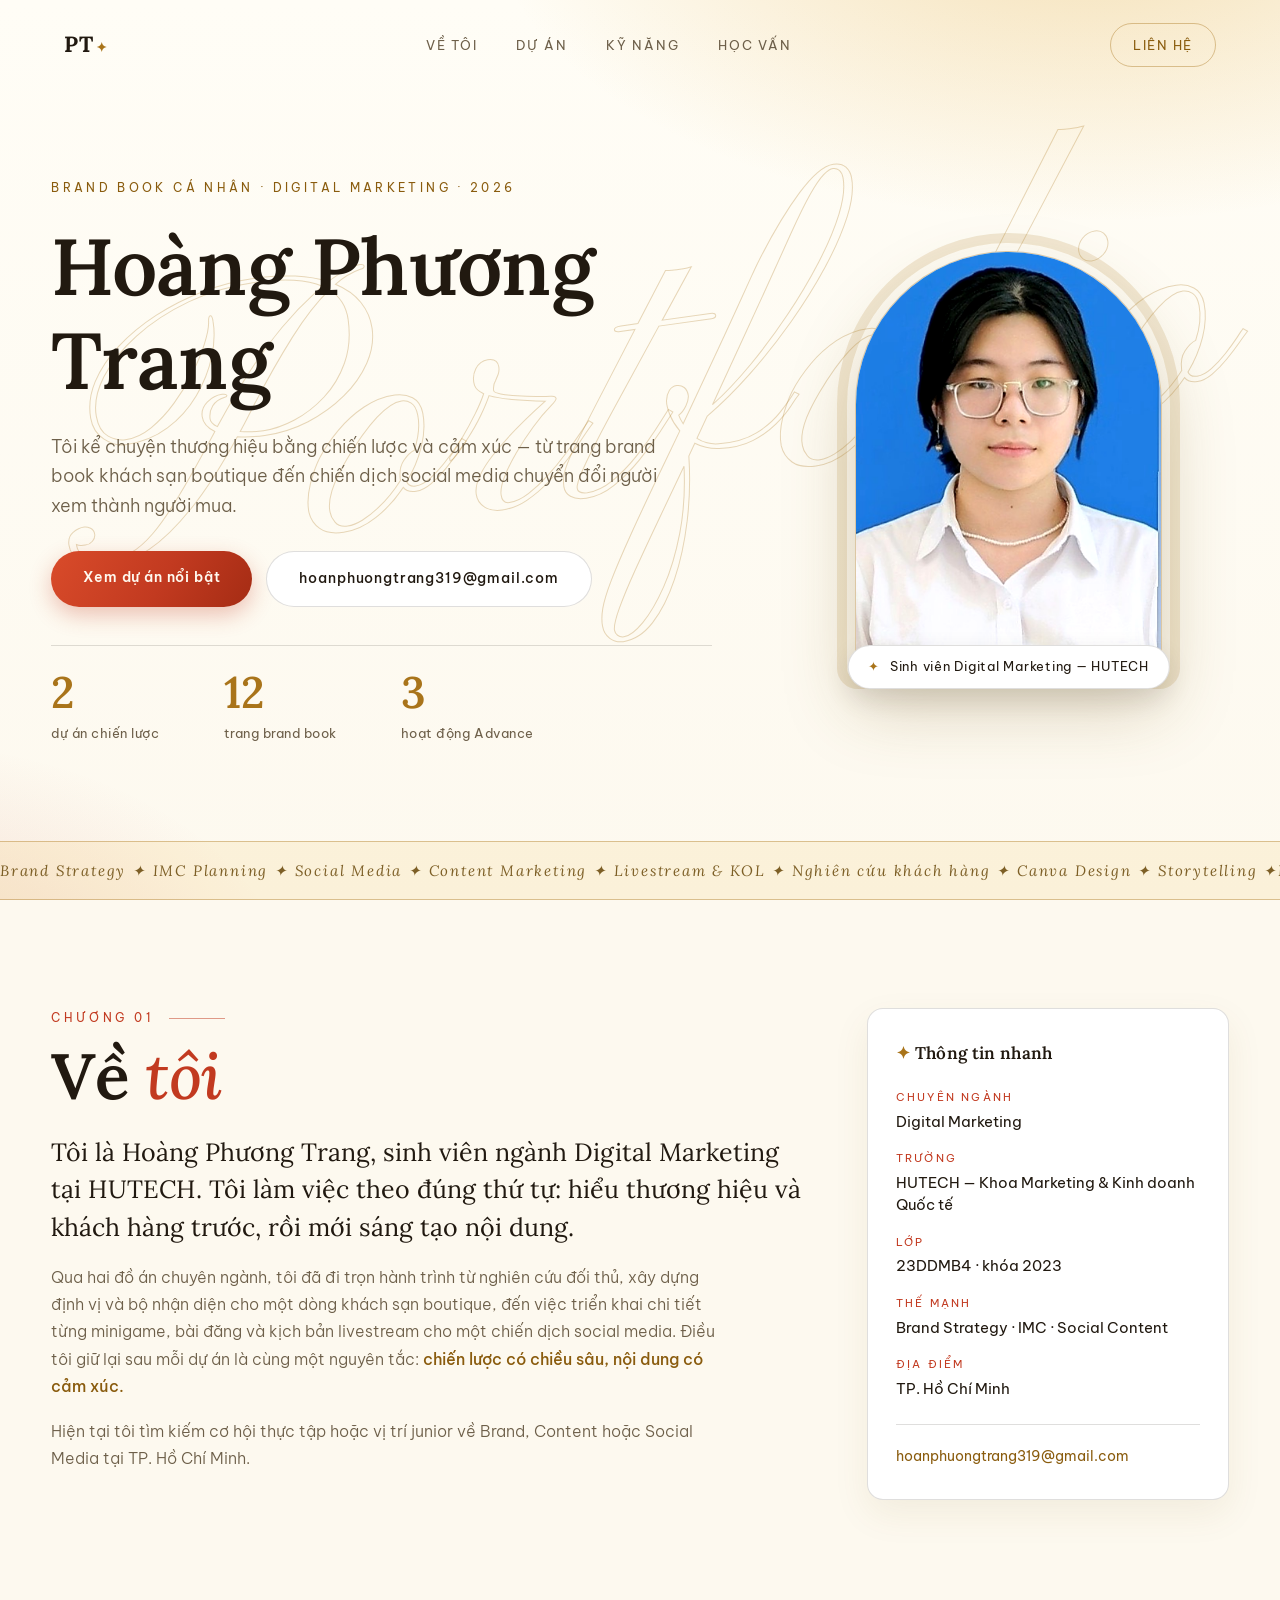
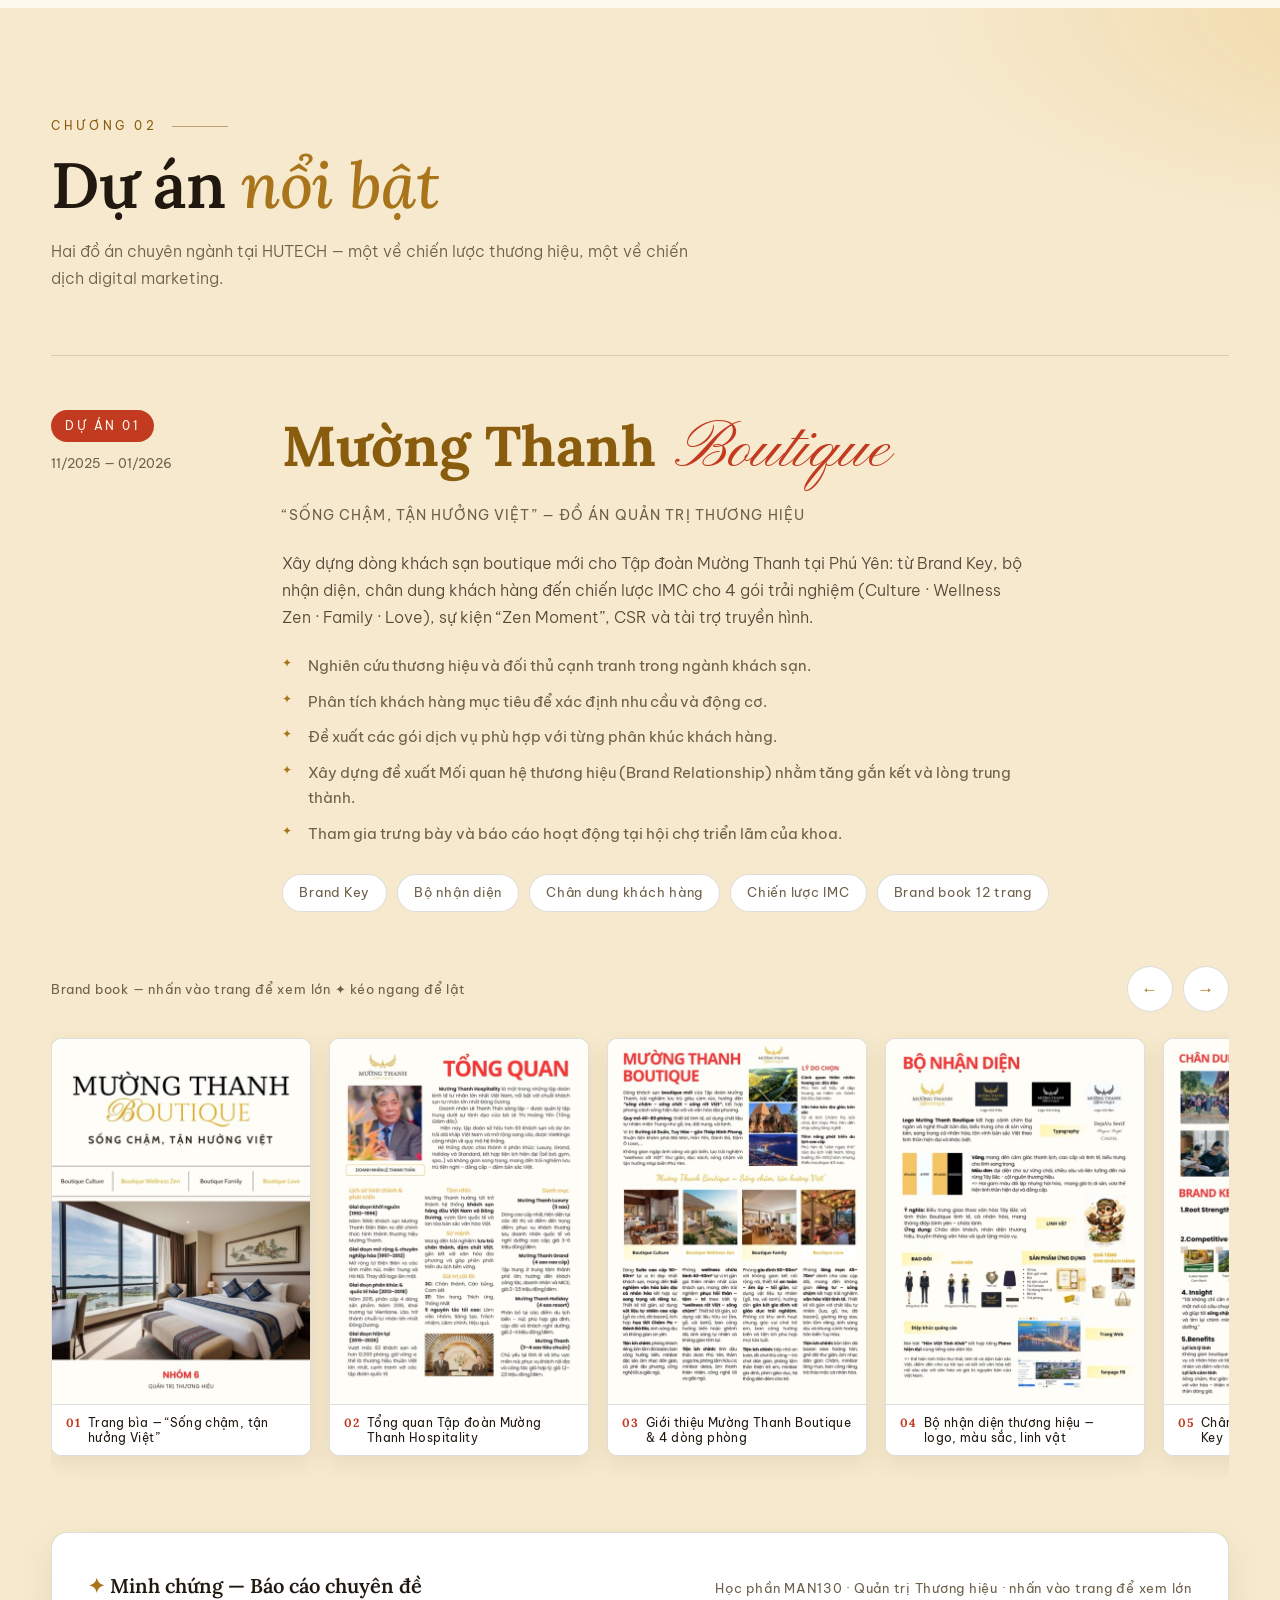
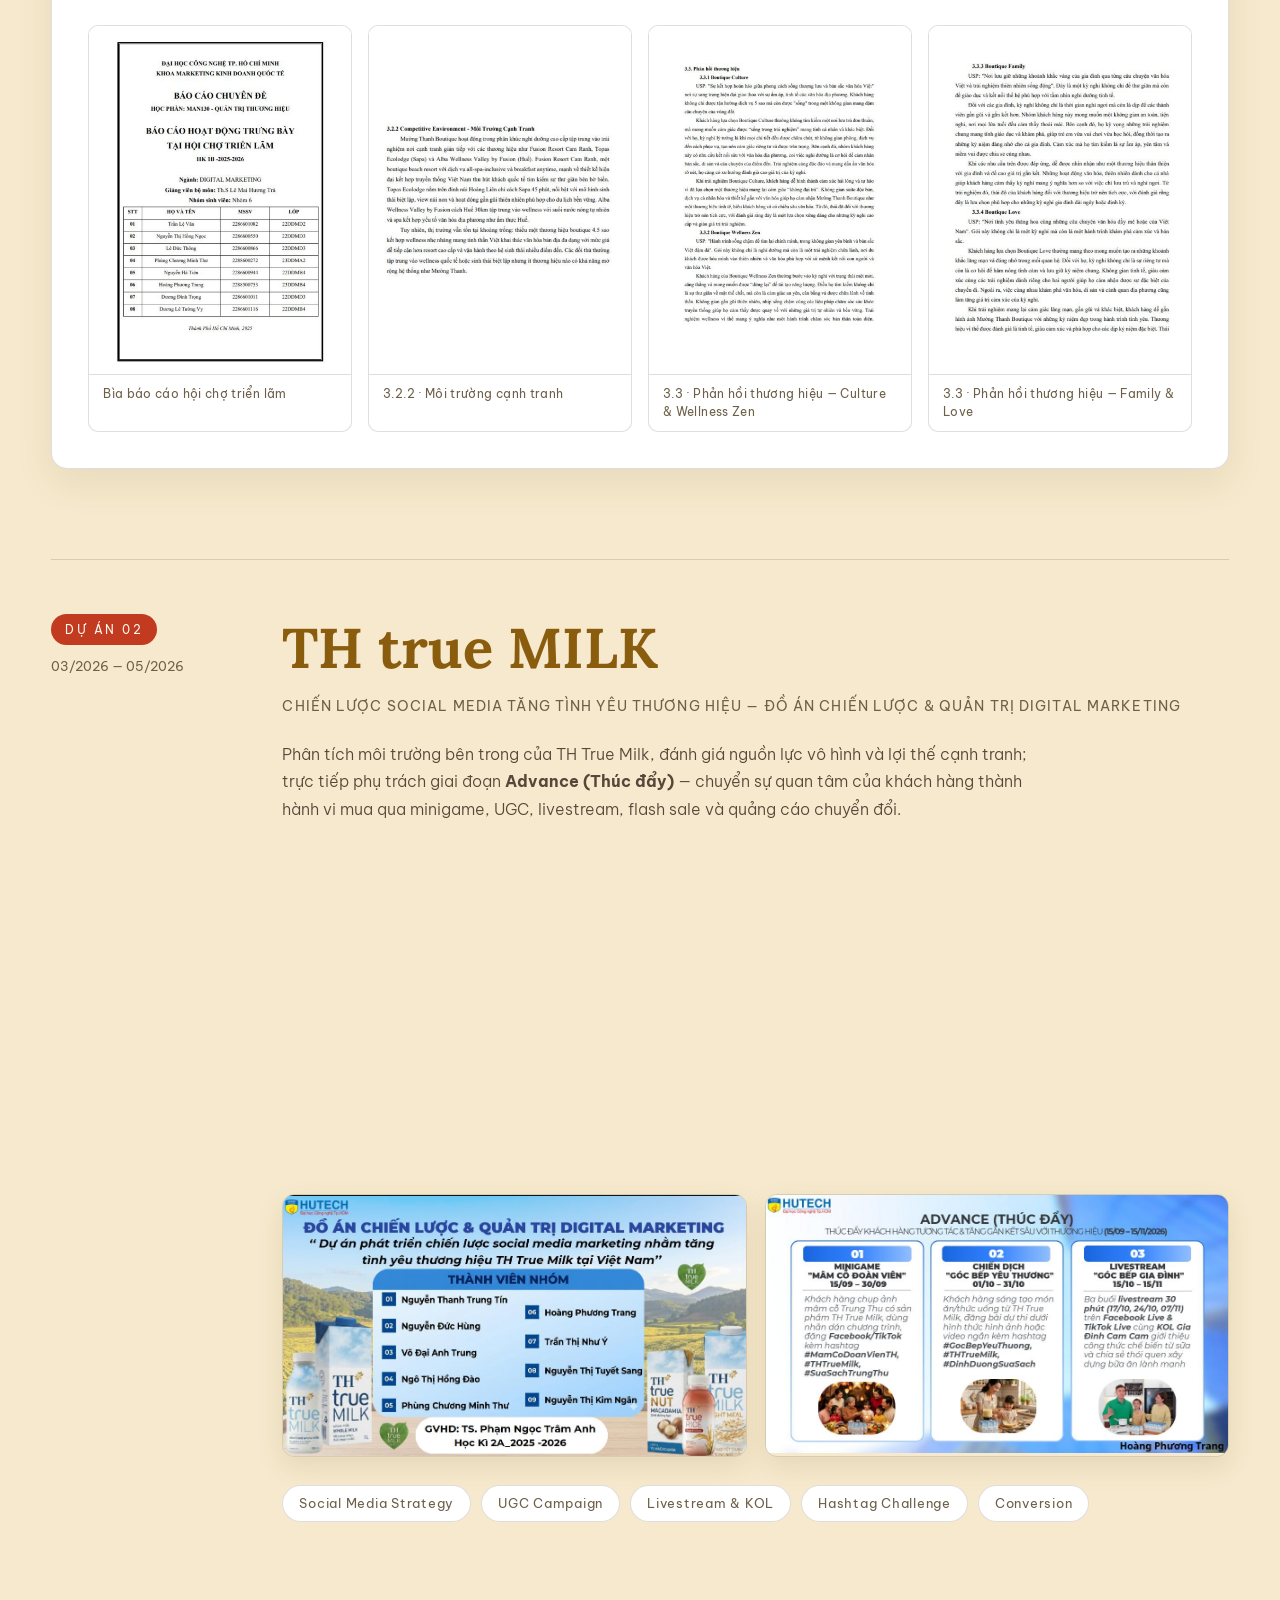
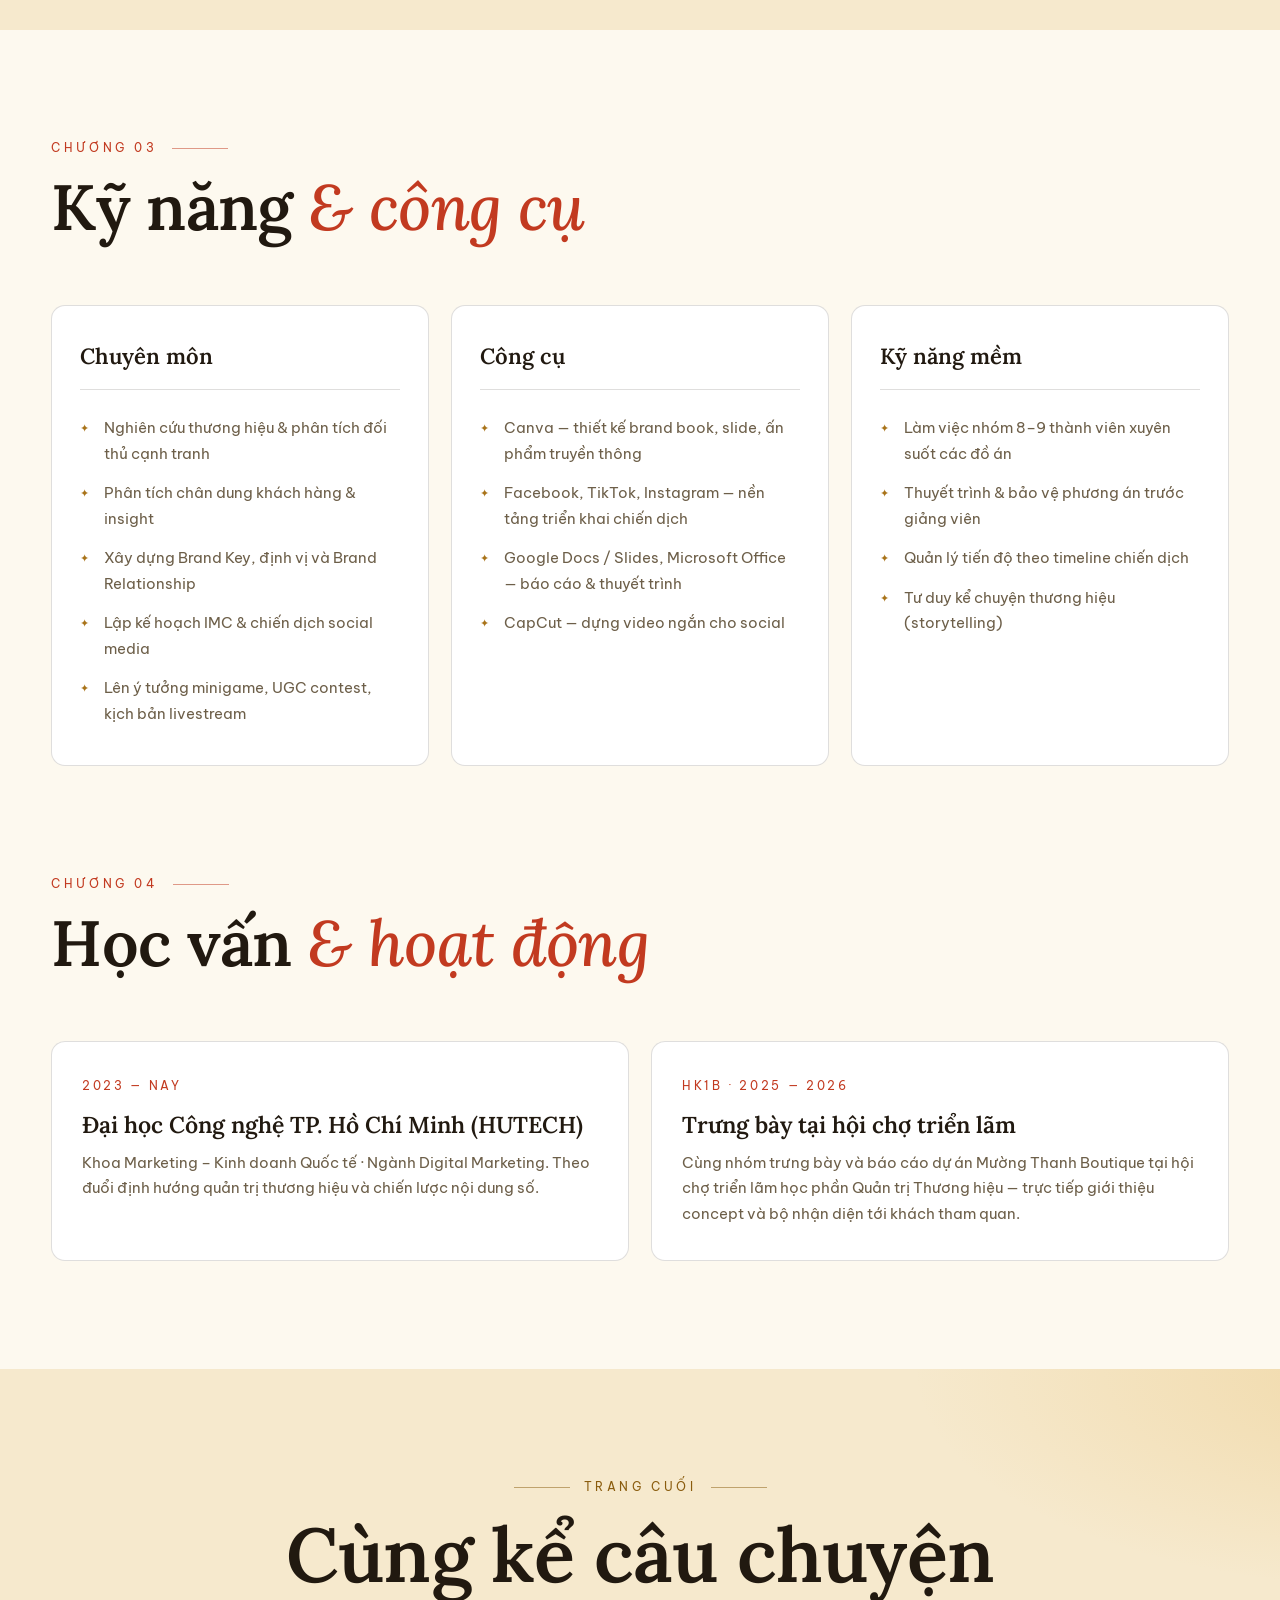
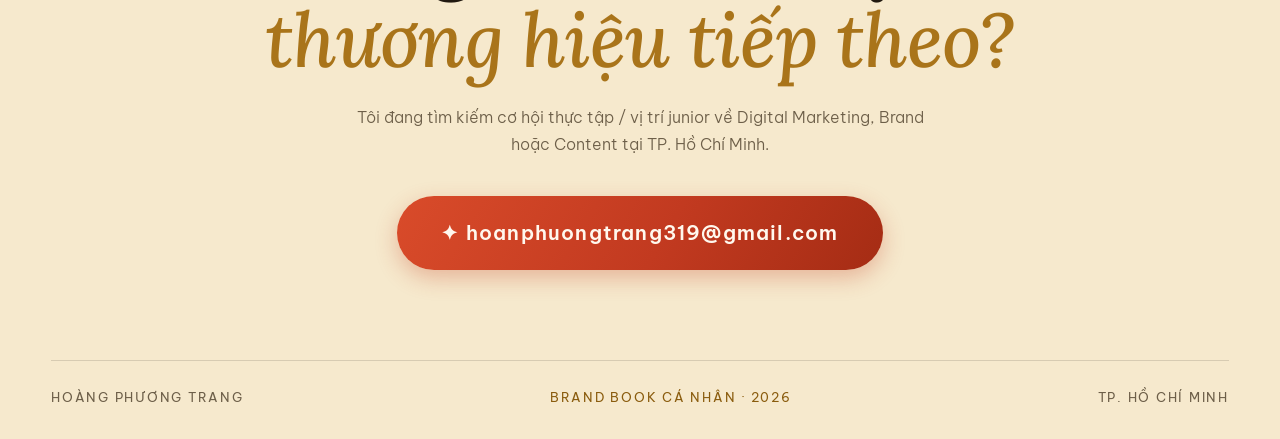
==== docs/index.html @ 5edceabc "Tên hero dùng chung một font và một màu Co-Authored-By: Claude Opus 5 (1M context) <noreply@anthropi" ====
<!DOCTYPE html>
<html lang="vi">
<head>
<meta charset="UTF-8">
<meta name="viewport" content="width=device-width, initial-scale=1.0">
<title>Hoàng Phương Trang — Portfolio Digital Marketing</title>
<meta name="description" content="Portfolio của Hoàng Phương Trang — sinh viên Digital Marketing (HUTECH). Dự án chiến lược thương hiệu Mường Thanh Boutique và chiến dịch social media TH True Milk.">
<link rel="preconnect" href="https://fonts.googleapis.com">
<link rel="preconnect" href="https://fonts.gstatic.com" crossorigin>
<link href="https://fonts.googleapis.com/css2?family=Be+Vietnam+Pro:ital,wght@0,300;0,400;0,500;0,600;0,700;1,400&family=Lora:ital,wght@0,400;0,500;0,600;0,700;1,400;1,500;1,600&family=Pinyon+Script&display=swap" rel="stylesheet">
<link rel="stylesheet" href="css/style.css?v=3">
<link rel="icon" href="data:image/svg+xml,<svg xmlns='http://www.w3.org/2000/svg' viewBox='0 0 100 100'><text y='.9em' font-size='90'>✦</text></svg>">
</head>
<body>

<div class="progress" aria-hidden="true"><span id="progressBar"></span></div>

<!-- ===== NAV ===== -->
<header class="nav" id="nav">
  <a class="nav__logo" href="#top" aria-label="Về đầu trang">
    <span class="nav__mono">PT</span><span class="nav__star">✦</span>
  </a>
  <nav class="nav__links" aria-label="Điều hướng chính">
    <a href="#ve-toi">Về tôi</a>
    <a href="#du-an">Dự án</a>
    <a href="#ky-nang">Kỹ năng</a>
    <a href="#hoc-van">Học vấn</a>
  </nav>
  <a class="nav__cta" href="mailto:hoanphuongtrang319@gmail.com">Liên hệ</a>
  <button class="nav__burger" id="burger" aria-label="Mở menu" aria-expanded="false">
    <span></span><span></span>
  </button>
</header>
<div class="mobile-menu" id="mobileMenu">
  <a href="#ve-toi">Về tôi</a>
  <a href="#du-an">Dự án</a>
  <a href="#ky-nang">Kỹ năng</a>
  <a href="#hoc-van">Học vấn</a>
  <a href="mailto:hoanphuongtrang319@gmail.com">Liên hệ</a>
</div>

<main id="top">

<!-- ===== HERO ===== -->
<section class="hero">
  <div class="hero__ornament" aria-hidden="true">Portfolio</div>
  <div class="hero__inner">
    <div class="hero__text">
      <p class="eyebrow hero__eyebrow reveal">Brand book cá nhân · Digital Marketing · 2026</p>
      <h1 class="hero__title reveal" data-delay="1">
        <span class="hero__title-line">Hoàng Phương</span>
        <span class="hero__title-line hero__title-accent">Trang</span>
      </h1>
      <p class="hero__lede reveal" data-delay="3">
        Tôi kể chuyện thương hiệu bằng chiến lược và cảm xúc — từ trang
        brand book khách sạn boutique đến chiến dịch social media
        chuyển đổi người xem thành người mua.
      </p>
      <div class="hero__actions reveal" data-delay="4">
        <a class="btn btn--gold" href="#du-an">Xem dự án nổi bật</a>
        <a class="btn btn--ghost" href="mailto:hoanphuongtrang319@gmail.com">hoanphuongtrang319@gmail.com</a>
      </div>
      <dl class="hero__stats reveal" data-delay="5">
        <div><dt data-count="2">0</dt><dd>dự án chiến lược</dd></div>
        <div><dt data-count="12">0</dt><dd>trang brand book</dd></div>
        <div><dt data-count="3">0</dt><dd>hoạt động Advance</dd></div>
      </dl>
    </div>
    <figure class="hero__portrait reveal" data-delay="2">
      <div class="hero__arch" id="parallaxArch">
        <img src="assets/chan-dung-sharp.jpg" alt="Chân dung Hoàng Phương Trang" loading="eager">
      </div>
      <figcaption class="hero__badge">
        <span>✦</span> Sinh viên Digital Marketing — HUTECH
      </figcaption>
    </figure>
  </div>
  <div class="marquee" aria-hidden="true">
    <div class="marquee__track">
      <span>Brand Strategy ✦ IMC Planning ✦ Social Media ✦ Content Marketing ✦ Livestream &amp; KOL ✦ Nghiên cứu khách hàng ✦ Canva Design ✦ Storytelling ✦ </span><span>Brand Strategy ✦ IMC Planning ✦ Social Media ✦ Content Marketing ✦ Livestream &amp; KOL ✦ Nghiên cứu khách hàng ✦ Canva Design ✦ Storytelling ✦ </span>
    </div>
  </div>
</section>

<!-- ===== VỀ TÔI ===== -->
<section class="section section--paper" id="ve-toi">
  <div class="container">
    <div class="about">
      <div class="about__main reveal">
        <p class="chapter">Chương 01</p>
        <h2 class="section__title">Về <em>tôi</em></h2>
        <p class="about__lede">
          Tôi là Hoàng Phương Trang, sinh viên ngành Digital Marketing tại HUTECH.
          Tôi làm việc theo đúng thứ tự: hiểu thương hiệu và khách hàng trước,
          rồi mới sáng tạo nội dung.
        </p>
        <p class="about__body">
          Qua hai đồ án chuyên ngành, tôi đã đi trọn hành trình từ nghiên cứu đối thủ,
          xây dựng định vị và bộ nhận diện cho một dòng khách sạn boutique, đến việc
          triển khai chi tiết từng minigame, bài đăng và kịch bản livestream cho một
          chiến dịch social media. Điều tôi giữ lại sau mỗi dự án là cùng một nguyên tắc:
          <strong>chiến lược có chiều sâu, nội dung có cảm xúc.</strong>
        </p>
        <p class="about__body">
          Hiện tại tôi tìm kiếm cơ hội thực tập hoặc vị trí junior về Brand,
          Content hoặc Social Media tại TP. Hồ Chí Minh.
        </p>
      </div>
      <aside class="about__facts reveal" data-delay="2">
        <p class="about__facts-title">✦ Thông tin nhanh</p>
        <dl>
          <div><dt>Chuyên ngành</dt><dd>Digital Marketing</dd></div>
          <div><dt>Trường</dt><dd>HUTECH — Khoa Marketing &amp; Kinh doanh Quốc tế</dd></div>
          <div><dt>Lớp</dt><dd>23DDMB4 · khóa 2023</dd></div>
          <div><dt>Thế mạnh</dt><dd>Brand Strategy · IMC · Social Content</dd></div>
          <div><dt>Địa điểm</dt><dd>TP. Hồ Chí Minh</dd></div>
        </dl>
        <a class="about__mail" href="mailto:hoanphuongtrang319@gmail.com">hoanphuongtrang319@gmail.com</a>
      </aside>
    </div>
  </div>
</section>

<!-- ===== DỰ ÁN ===== -->
<section class="section section--ink" id="du-an">
  <div class="container">
    <header class="section__head reveal">
      <p class="chapter chapter--gold">Chương 02</p>
      <h2 class="section__title">Dự án <em>nổi bật</em></h2>
      <p class="section__sub">
        Hai đồ án chuyên ngành tại HUTECH — một về chiến lược thương hiệu,
        một về chiến dịch digital marketing.
      </p>
    </header>

    <!-- Project 1 -->
    <article class="project reveal">
      <div class="project__meta">
        <p class="project__index">Dự án 01</p>
        <p class="project__time">11/2025 — 01/2026</p>
      </div>
      <div class="project__body">
        <h3 class="project__title">Mường Thanh <span class="script-accent">Boutique</span></h3>
        <p class="project__tagline">“Sống chậm, tận hưởng Việt” — Đồ án Quản trị Thương hiệu</p>
        <p class="project__desc">
          Xây dựng dòng khách sạn boutique mới cho Tập đoàn Mường Thanh tại Phú Yên:
          từ Brand Key, bộ nhận diện, chân dung khách hàng đến chiến lược IMC cho
          4 gói trải nghiệm (Culture · Wellness Zen · Family · Love), sự kiện
          “Zen Moment”, CSR và tài trợ truyền hình.
        </p>
        <ul class="project__roles">
          <li>Nghiên cứu thương hiệu và đối thủ cạnh tranh trong ngành khách sạn.</li>
          <li>Phân tích khách hàng mục tiêu để xác định nhu cầu và động cơ.</li>
          <li>Đề xuất các gói dịch vụ phù hợp với từng phân khúc khách hàng.</li>
          <li>Xây dựng đề xuất Mối quan hệ thương hiệu (Brand Relationship) nhằm tăng gắn kết và lòng trung thành.</li>
          <li>Tham gia trưng bày và báo cáo hoạt động tại hội chợ triển lãm của khoa.</li>
        </ul>
        <div class="tags">
          <span>Brand Key</span><span>Bộ nhận diện</span><span>Chân dung khách hàng</span><span>Chiến lược IMC</span><span>Brand book 12 trang</span>
        </div>
      </div>
    </article>

    <!-- Gallery -->
    <div class="gallery reveal">
      <div class="gallery__head">
        <p class="gallery__hint">Brand book — nhấn vào trang để xem lớn ✦ kéo ngang để lật</p>
        <div class="gallery__nav">
          <button id="galPrev" aria-label="Trang trước">←</button>
          <button id="galNext" aria-label="Trang sau">→</button>
        </div>
      </div>
      <div class="gallery__track" id="galleryTrack">
        <!-- items injected by JS -->
      </div>
    </div>

    <!-- Minh chứng dự án 1 -->
    <div class="evidence reveal">
      <div class="evidence__head">
        <p class="evidence__title">✦ Minh chứng — Báo cáo chuyên đề</p>
        <p class="evidence__hint">Học phần MAN130 · Quản trị Thương hiệu · nhấn vào trang để xem lớn</p>
      </div>
      <div class="evidence__grid">
        <figure class="evidence__item" data-full="assets/minhchung/01.jpg" data-caption="Bìa báo cáo chuyên đề — Báo cáo hoạt động trưng bày tại hội chợ triển lãm (MAN130 · Quản trị Thương hiệu · HK1B 2025–2026)">
          <img src="assets/minhchung/01.jpg" alt="Bìa báo cáo hoạt động trưng bày tại hội chợ triển lãm" loading="lazy">
          <figcaption>Bìa báo cáo hội chợ triển lãm</figcaption>
        </figure>
        <figure class="evidence__item" data-full="assets/minhchung/02.jpg" data-caption="Trích mục 3.2.2 — Phân tích môi trường cạnh tranh: Fusion Resort Cam Ranh, Topas Ecolodge, Alba Wellness Valley">
          <img src="assets/minhchung/02.jpg" alt="Trang phân tích môi trường cạnh tranh" loading="lazy">
          <figcaption>3.2.2 · Môi trường cạnh tranh</figcaption>
        </figure>
        <figure class="evidence__item" data-full="assets/minhchung/03.jpg" data-caption="Trích mục 3.3 — Phản hồi thương hiệu: USP và cảm nhận khách hàng của gói Boutique Culture & Boutique Wellness Zen">
          <img src="assets/minhchung/03.jpg" alt="Trang phản hồi thương hiệu Boutique Culture và Wellness Zen" loading="lazy">
          <figcaption>3.3 · Phản hồi thương hiệu — Culture &amp; Wellness Zen</figcaption>
        </figure>
        <figure class="evidence__item" data-full="assets/minhchung/04.jpg" data-caption="Trích mục 3.3 — Phản hồi thương hiệu: USP và cảm nhận khách hàng của gói Boutique Family & Boutique Love">
          <img src="assets/minhchung/04.jpg" alt="Trang phản hồi thương hiệu Boutique Family và Boutique Love" loading="lazy">
          <figcaption>3.3 · Phản hồi thương hiệu — Family &amp; Love</figcaption>
        </figure>
      </div>
    </div>

    <!-- Project 2 -->
    <article class="project project--second reveal">
      <div class="project__meta">
        <p class="project__index">Dự án 02</p>
        <p class="project__time">03/2026 — 05/2026</p>
      </div>
      <div class="project__body">
        <h3 class="project__title">TH true MILK</h3>
        <p class="project__tagline">Chiến lược social media tăng tình yêu thương hiệu — Đồ án Chiến lược &amp; Quản trị Digital Marketing</p>
        <p class="project__desc">
          Phân tích môi trường bên trong của TH True Milk, đánh giá nguồn lực vô hình
          và lợi thế cạnh tranh; trực tiếp phụ trách giai đoạn <strong>Advance (Thúc đẩy)</strong> —
          chuyển sự quan tâm của khách hàng thành hành vi mua qua minigame, UGC,
          livestream, flash sale và quảng cáo chuyển đổi.
        </p>
        <div class="advance">
          <article class="advance__card reveal" data-delay="1">
            <p class="advance__step">Hoạt động 01 · 15/09 – 30/09</p>
            <h4>Minigame “Mâm cỗ đoàn viên”</h4>
            <p>Khách hàng chụp mâm cỗ Trung Thu có sản phẩm TH True Milk, đăng
            Facebook/TikTok kèm hashtag #MamCoDoanVienTH — lan tỏa thông điệp “sữa sạch”
            trong dịp đoàn viên.</p>
          </article>
          <article class="advance__card reveal" data-delay="2">
            <p class="advance__step">Hoạt động 02 · 01/10 – 31/10</p>
            <h4>Chiến dịch “Góc bếp yêu thương”</h4>
            <p>Khuyến khích sáng tạo món ăn, thức uống từ TH True Milk qua ảnh và video
            dự thi #GocBepYeuThuong — biến sản phẩm thành nguyên liệu quen thuộc của
            bữa ăn gia đình.</p>
          </article>
          <article class="advance__card reveal" data-delay="3">
            <p class="advance__step">Hoạt động 03 · 15/10 – 15/11</p>
            <h4>Livestream “Góc bếp gia đình”</h4>
            <p>Ba buổi livestream trên Facebook Live &amp; TikTok Live cùng KOL Gia Đình
            Cam Cam: công thức chế biến từ sữa, tương tác hai chiều và tổng kết
            vinh danh cộng đồng.</p>
          </article>
        </div>
        <div class="th-slides">
          <figure class="th-slide" data-full="assets/th-cover.jpg" data-caption="Đồ án Chiến lược &amp; Quản trị Digital Marketing — TH True Milk">
            <img src="assets/th-cover.jpg" alt="Slide giới thiệu đồ án TH True Milk" loading="lazy">
          </figure>
          <figure class="th-slide" data-full="assets/th-advance.jpg" data-caption="Giai đoạn Advance (Thúc đẩy) do tôi phụ trách — minigame, chiến dịch UGC và livestream">
            <img src="assets/th-advance.jpg" alt="Slide giai đoạn Advance với 3 hoạt động chính" loading="lazy">
          </figure>
        </div>
        <div class="tags">
          <span>Social Media Strategy</span><span>UGC Campaign</span><span>Livestream &amp; KOL</span><span>Hashtag Challenge</span><span>Conversion</span>
        </div>
      </div>
    </article>
  </div>
</section>

<!-- ===== KỸ NĂNG ===== -->
<section class="section section--paper" id="ky-nang">
  <div class="container">
    <header class="section__head reveal">
      <p class="chapter">Chương 03</p>
      <h2 class="section__title">Kỹ năng <em>&amp; công cụ</em></h2>
    </header>
    <div class="skills">
      <div class="skills__col reveal" data-delay="1">
        <h3>Chuyên môn</h3>
        <ul>
          <li>Nghiên cứu thương hiệu &amp; phân tích đối thủ cạnh tranh</li>
          <li>Phân tích chân dung khách hàng &amp; insight</li>
          <li>Xây dựng Brand Key, định vị và Brand Relationship</li>
          <li>Lập kế hoạch IMC &amp; chiến dịch social media</li>
          <li>Lên ý tưởng minigame, UGC contest, kịch bản livestream</li>
        </ul>
      </div>
      <div class="skills__col reveal" data-delay="2">
        <h3>Công cụ</h3>
        <ul>
          <li>Canva — thiết kế brand book, slide, ấn phẩm truyền thông</li>
          <li>Facebook, TikTok, Instagram — nền tảng triển khai chiến dịch</li>
          <li>Google Docs / Slides, Microsoft Office — báo cáo &amp; thuyết trình</li>
          <li>CapCut — dựng video ngắn cho social</li>
        </ul>
      </div>
      <div class="skills__col reveal" data-delay="3">
        <h3>Kỹ năng mềm</h3>
        <ul>
          <li>Làm việc nhóm 8–9 thành viên xuyên suốt các đồ án</li>
          <li>Thuyết trình &amp; bảo vệ phương án trước giảng viên</li>
          <li>Quản lý tiến độ theo timeline chiến dịch</li>
          <li>Tư duy kể chuyện thương hiệu (storytelling)</li>
        </ul>
      </div>
    </div>
  </div>
</section>

<!-- ===== HỌC VẤN ===== -->
<section class="section section--paper section--edu" id="hoc-van">
  <div class="container">
    <header class="section__head reveal">
      <p class="chapter">Chương 04</p>
      <h2 class="section__title">Học vấn <em>&amp; hoạt động</em></h2>
    </header>
    <div class="edu">
      <article class="edu__card reveal" data-delay="1">
        <p class="edu__time">2023 — nay</p>
        <h3>Đại học Công nghệ TP. Hồ Chí Minh (HUTECH)</h3>
        <p>Khoa Marketing – Kinh doanh Quốc tế · Ngành Digital Marketing.
        Theo đuổi định hướng quản trị thương hiệu và chiến lược nội dung số.</p>
      </article>
      <article class="edu__card reveal" data-delay="2">
        <p class="edu__time">HK1B · 2025 — 2026</p>
        <h3>Trưng bày tại hội chợ triển lãm</h3>
        <p>Cùng nhóm trưng bày và báo cáo dự án Mường Thanh Boutique tại hội chợ
        triển lãm học phần Quản trị Thương hiệu — trực tiếp giới thiệu concept
        và bộ nhận diện tới khách tham quan.</p>
      </article>
    </div>
  </div>
</section>

<!-- ===== LIÊN HỆ ===== -->
<section class="section section--ink contact" id="lien-he">
  <div class="container contact__inner">
    <p class="chapter chapter--gold reveal">Trang cuối</p>
    <h2 class="contact__title reveal" data-delay="1">Cùng kể câu chuyện<br><em>thương hiệu tiếp theo?</em></h2>
    <p class="contact__sub reveal" data-delay="2">
      Tôi đang tìm kiếm cơ hội thực tập / vị trí junior về Digital Marketing,
      Brand hoặc Content tại TP. Hồ Chí Minh.
    </p>
    <a class="btn btn--gold btn--big reveal" data-delay="3" href="mailto:hoanphuongtrang319@gmail.com">✦ hoanphuongtrang319@gmail.com</a>
  </div>
  <footer class="footer">
    <p>Hoàng Phương Trang</p>
    <p class="footer__mid">Brand book cá nhân · 2026</p>
    <p>TP. Hồ Chí Minh</p>
  </footer>
</section>

</main>

<!-- ===== LIGHTBOX ===== -->
<div class="lightbox" id="lightbox" role="dialog" aria-modal="true" aria-label="Xem ảnh phóng to" hidden>
  <button class="lightbox__close" id="lbClose" aria-label="Đóng">✕</button>
  <button class="lightbox__arrow lightbox__arrow--prev" id="lbPrev" aria-label="Ảnh trước">←</button>
  <figure class="lightbox__stage">
    <img id="lbImg" src="" alt="">
    <figcaption id="lbCaption"></figcaption>
  </figure>
  <button class="lightbox__arrow lightbox__arrow--next" id="lbNext" aria-label="Ảnh sau">→</button>
</div>

<script src="js/main.js?v=3"></script>
</body>
</html>
---- docs/css/style.css ----
/* ============================================================
   HOÀNG PHƯƠNG TRANG — BRAND BOOK CÁ NHÂN (bản nền sáng)
   Bảng màu lấy từ brand book Mường Thanh Boutique:
   kem tươi · vàng đồng · nâu mực · đỏ son
   ============================================================ */

:root {
  --bg: #fdf9ef;        /* nền kem sáng chính */
  --bg-2: #f6e9cd;      /* kem đậm hơn cho section xen kẽ */
  --card: #ffffff;
  --ink: #211910;       /* chữ chính */
  --gold: #a9741a;      /* vàng đồng cho chữ lớn, viền, icon (đạt 3:1 trên nền kem) */
  --gold-deep: #8a5c0e; /* vàng đồng đậm cho chữ nhỏ (đạt 4.5:1 WCAG AA) */
  --gold-2: #e3b04b;    /* vàng tươi — chỉ dùng làm nền/fill, không dùng cho chữ */
  --gold-soft: #f2c464;
  --ver: #c23a20;       /* đỏ son — màu hành động (CTA, nhấn mạnh) */
  --ver-deep: #a52c14;
  --mut: #6d5f49;       /* chữ phụ */
  --line: rgba(33, 25, 16, .14);
  --line-gold: rgba(169, 116, 26, .4);

  --font-display: "Lora", "Times New Roman", serif;
  --font-body: "Be Vietnam Pro", -apple-system, sans-serif;
  --font-script: "Pinyon Script", cursive;

  --ease: cubic-bezier(.22, 1, .36, 1);
}

* { margin: 0; padding: 0; box-sizing: border-box; }

html { scroll-behavior: smooth; }

body {
  font-family: var(--font-body);
  background: var(--bg);
  color: var(--ink);
  font-size: 16px;
  line-height: 1.7;
  -webkit-font-smoothing: antialiased;
  overflow-x: hidden;
}

img { max-width: 100%; display: block; }
a { color: inherit; text-decoration: none; }
ul { list-style: none; }
button { font-family: inherit; cursor: pointer; }

::selection { background: var(--gold-2); color: var(--ink); }

/* ---------- thanh tiến độ đọc ---------- */
.progress {
  position: fixed; inset: 0 0 auto 0; height: 3px;
  background: transparent; z-index: 120;
}
.progress span {
  display: block; height: 100%; width: 0;
  background: linear-gradient(90deg, var(--gold), var(--ver));
}

/* ---------- nav ---------- */
.nav {
  position: fixed; inset: 3px 0 auto 0; z-index: 100;
  display: flex; align-items: center; justify-content: space-between;
  padding: 20px clamp(20px, 5vw, 64px);
  transition: background .4s var(--ease), padding .4s var(--ease), box-shadow .4s;
}
.nav.is-scrolled {
  background: rgba(253, 249, 239, .92);
  backdrop-filter: blur(12px);
  padding-top: 12px; padding-bottom: 12px;
  box-shadow: 0 1px 0 var(--line);
}
.nav__logo {
  font-family: var(--font-display); font-weight: 700;
  font-size: 22px; letter-spacing: .04em; color: var(--ink);
  display: flex; align-items: baseline; gap: 2px;
}
.nav__star { color: var(--gold); font-size: 13px; }
.nav__links { display: flex; gap: clamp(18px, 3vw, 40px); }
.nav__links a {
  font-size: 13px; letter-spacing: .14em; text-transform: uppercase;
  color: var(--mut); transition: color .3s;
  position: relative; padding: 4px 0;
}
.nav__links a::after {
  content: ""; position: absolute; left: 0; bottom: 0;
  width: 100%; height: 1px; background: var(--gold);
  transform: scaleX(0); transform-origin: right;
  transition: transform .35s var(--ease);
}
.nav__links a:hover { color: var(--ink); }
.nav__links a:hover::after { transform: scaleX(1); transform-origin: left; }
.nav__cta {
  font-size: 13px; letter-spacing: .12em; text-transform: uppercase;
  color: var(--gold-deep); border: 1px solid var(--line-gold);
  padding: 10px 22px; border-radius: 999px;
  transition: background .3s, color .3s, border-color .3s;
}
.nav__cta:hover { background: var(--gold-2); color: #3d2a0d; border-color: var(--gold-2); }
.nav__burger { display: none; }

.mobile-menu {
  position: fixed; inset: 0; z-index: 95;
  background: rgba(253, 249, 239, .97); backdrop-filter: blur(10px);
  display: flex; flex-direction: column; align-items: center; justify-content: center;
  gap: 28px; opacity: 0; pointer-events: none; transition: opacity .35s;
}
.mobile-menu.is-open { opacity: 1; pointer-events: auto; }
@media (min-width: 641px) { .mobile-menu { display: none; } }
.mobile-menu a {
  font-family: var(--font-display); font-size: 30px; color: var(--ink);
}

/* ---------- tiện ích chữ ---------- */
.eyebrow {
  font-size: 12px; letter-spacing: .28em; text-transform: uppercase;
  color: var(--gold-deep);
}
.chapter {
  font-size: 12px; letter-spacing: .3em; text-transform: uppercase;
  color: var(--ver); margin-bottom: 14px;
  display: flex; align-items: center; gap: 14px;
}
.chapter::after { content: ""; width: 56px; height: 1px; background: currentColor; opacity: .5; }
.chapter--gold { color: var(--gold-deep); }

.btn {
  display: inline-block; padding: 15px 32px; border-radius: 999px;
  font-size: 14px; letter-spacing: .06em; font-weight: 500;
  transition: transform .3s var(--ease), box-shadow .3s, background .3s, color .3s;
}
.btn--gold {
  background: linear-gradient(120deg, #d94b2a, var(--ver) 55%, var(--ver-deep));
  color: #fff8ee; font-weight: 600;
  box-shadow: 0 8px 22px rgba(194, 58, 32, .3);
}
.btn--gold:hover { transform: translateY(-3px); box-shadow: 0 16px 36px rgba(194, 58, 32, .4); }
.btn--ghost {
  border: 1px solid var(--line); color: var(--ink); background: var(--card);
}
.btn--ghost:hover { border-color: var(--gold); color: var(--gold-deep); transform: translateY(-3px); }
.btn--big { font-size: clamp(15px, 2.4vw, 20px); padding: 20px 44px; }

/* ---------- hero ---------- */
.hero {
  position: relative; min-height: 100svh;
  display: flex; flex-direction: column; justify-content: flex-end;
  background:
    radial-gradient(1000px 520px at 85% -10%, rgba(227, 176, 75, .38), transparent 60%),
    radial-gradient(700px 420px at -10% 110%, rgba(194, 58, 32, .16), transparent 60%),
    linear-gradient(180deg, #fffdf6, var(--bg));
  overflow: hidden;
}
.hero__ornament {
  position: absolute; top: 50%; left: 50%;
  transform: translate(-50%, -58%) rotate(-8deg);
  font-family: var(--font-script);
  font-size: clamp(160px, 30vw, 460px);
  color: transparent;
  -webkit-text-stroke: 1px rgba(169, 116, 26, .28);
  white-space: nowrap; pointer-events: none; user-select: none;
}
.hero__inner {
  display: grid; grid-template-columns: minmax(0, 1.2fr) minmax(0, .8fr);
  gap: clamp(32px, 6vw, 80px);
  align-items: center;
  width: min(1240px, 92vw); margin: 0 auto;
  padding: clamp(112px, 15vh, 150px) 0 clamp(40px, 6vh, 70px);
  position: relative; z-index: 2;
  flex: 1 0 auto;   /* không co lại — tránh cắt mất phần trên của hero */
}
.hero__eyebrow { margin-bottom: 22px; }
.hero__title {
  font-family: var(--font-display);
  font-size: clamp(44px, 6.2vw, 86px);
  line-height: 1.18; font-weight: 600;
  letter-spacing: -.005em;
  color: var(--ink);
}
/* mỗi dòng là một block riêng, không clip — dấu tiếng Việt và đuôi chữ "g" hiển thị đủ */
.hero__title-line { display: block; white-space: nowrap; }
/* cả tên dùng chung một font, một màu — không nhấn riêng chữ "Trang" */
.hero__title-accent {
  font-style: normal; font-weight: inherit;
  color: inherit;
}
.hero__lede {
  max-width: 52ch; color: var(--mut);
  font-size: clamp(15px, 1.5vw, 17.5px); font-weight: 300;
  margin-top: 24px;
}
.hero__actions { display: flex; flex-wrap: wrap; gap: 14px; margin-top: 30px; }
.hero__stats {
  display: flex; gap: clamp(28px, 5vw, 64px);
  margin-top: 38px; padding-top: 24px;
  border-top: 1px solid var(--line);
}
.hero__stats dt {
  font-family: var(--font-display); font-size: clamp(30px, 3.6vw, 44px);
  color: var(--gold); font-weight: 600; line-height: 1;
}
.hero__stats dd { font-size: 13px; color: var(--mut); margin-top: 8px; letter-spacing: .04em; }

.hero__portrait { position: relative; justify-self: center; }
.hero__arch {
  width: clamp(230px, 24vw, 330px);
  aspect-ratio: 3 / 4.1;
  border-radius: 999px 999px 18px 18px;
  overflow: hidden;
  border: 1px solid var(--line-gold);
  outline: 10px solid rgba(169, 116, 26, .16);
  outline-offset: 8px;
  box-shadow: 0 34px 70px rgba(120, 88, 30, .28);
  will-change: transform;
  background: var(--card);
}
.hero__arch img {
  width: 100%; height: 100%; object-fit: cover; object-position: 50% 30%;
  filter: saturate(.95) contrast(1.05);
}
.hero__badge {
  position: absolute; left: 50%; bottom: -18px; transform: translateX(-50%);
  white-space: nowrap;
  background: var(--card); border: 1px solid var(--line);
  color: var(--ink); font-size: 12.5px; letter-spacing: .06em;
  padding: 10px 20px; border-radius: 999px;
  box-shadow: 0 10px 26px rgba(36, 28, 18, .12);
}
.hero__badge span { color: var(--gold); margin-right: 6px; }

/* marquee */
.marquee {
  border-top: 1px solid var(--line-gold);
  border-bottom: 1px solid var(--line-gold);
  padding: 16px 0; overflow: hidden;
  background: rgba(242, 196, 100, .16);
  position: relative; z-index: 2;
}
.marquee__track {
  display: flex; white-space: nowrap; width: max-content;
  animation: marquee 30s linear infinite;
  font-family: var(--font-display); font-style: italic;
  font-size: 15px; letter-spacing: .12em; color: #7d5f26;
}
@keyframes marquee { to { transform: translateX(-50%); } }

/* ---------- khung section ---------- */
.section { padding: clamp(80px, 12vh, 140px) 0; }
.container { width: min(1240px, 92vw); margin: 0 auto; }

.section--paper { background: var(--bg); }
.section--ink {
  background:
    radial-gradient(900px 400px at 110% 0%, rgba(227, 176, 75, .28), transparent 55%),
    var(--bg-2);
}

.section__head { max-width: 720px; margin-bottom: clamp(44px, 7vh, 72px); }
.section__title {
  font-family: var(--font-display);
  font-size: clamp(36px, 5.4vw, 64px);
  font-weight: 600; line-height: 1.08; letter-spacing: -.01em;
}
.section__title em { font-style: italic; font-weight: 500; color: var(--ver); }
.section--ink .section__title em { color: var(--gold); }
.section__sub { margin-top: 18px; color: var(--mut); font-weight: 300; max-width: 60ch; }

/* ---------- về tôi ---------- */
.about {
  display: grid; grid-template-columns: minmax(0, 1.35fr) minmax(0, .65fr);
  gap: clamp(30px, 5vw, 70px);
  align-items: start;
}
.about__lede {
  margin-top: 22px;
  font-family: var(--font-display);
  font-size: clamp(19px, 2.2vw, 25px);
  line-height: 1.5; color: var(--ink);
}
.about__body {
  margin-top: 18px; color: var(--mut); font-weight: 300;
  max-width: 62ch;
}
.about__body strong { color: var(--gold-deep); font-weight: 500; }
.about__facts {
  background: var(--card); border: 1px solid var(--line);
  border-radius: 16px; padding: 30px 28px;
  box-shadow: 0 14px 36px rgba(120, 88, 30, .08);
}
.about__facts-title {
  font-family: var(--font-display); font-size: 17px; font-weight: 600;
  letter-spacing: .02em; margin-bottom: 20px;
}
.about__facts-title::first-letter { color: var(--gold); }
.about__facts dl { display: grid; gap: 16px; }
.about__facts dt {
  font-size: 11px; letter-spacing: .2em; text-transform: uppercase;
  color: var(--ver); margin-bottom: 4px;
}
.about__facts dd { font-size: 15px; color: var(--ink); line-height: 1.5; }
.about__mail {
  display: block; margin-top: 24px; padding-top: 20px;
  border-top: 1px solid var(--line);
  font-size: 14px; color: var(--gold-deep);
  word-break: break-all;
  transition: color .3s;
}
.about__mail:hover { color: var(--ver); }

/* ---------- dự án ---------- */
.project {
  display: grid; grid-template-columns: 180px minmax(0, 1fr);
  gap: clamp(20px, 4vw, 60px);
  padding-top: clamp(36px, 6vh, 56px);
  border-top: 1px solid var(--line);
}
.project--second { margin-top: clamp(60px, 10vh, 100px); }
.project__index {
  display: inline-block;
  font-size: 11.5px; letter-spacing: .22em; text-transform: uppercase;
  color: #fff8ee; background: var(--ver);
  padding: 6px 14px; border-radius: 999px;
}
.project__time { font-size: 13px; color: var(--mut); margin-top: 10px; }
.project__title {
  font-family: var(--font-display);
  font-size: clamp(34px, 4.6vw, 56px);
  font-weight: 700; line-height: 1.22;
  color: var(--gold-deep);
  padding-bottom: .06em; /* chừa chỗ cho descender chữ g, y */
}
.script-accent {
  font-family: var(--font-script); font-weight: 400;
  font-size: 1.18em; color: var(--ver); padding-left: .06em;
}
.project__tagline {
  margin-top: 10px; font-size: 14px; letter-spacing: .08em;
  text-transform: uppercase; color: var(--mut);
}
.project__desc { margin-top: 22px; max-width: 68ch; color: #55483a; font-weight: 300; }
.project__roles { margin-top: 22px; display: grid; gap: 10px; max-width: 68ch; }
.project__roles li {
  position: relative; padding-left: 26px; color: var(--mut); font-size: 15px;
}
.project__roles li::before {
  content: "✦"; position: absolute; left: 0; top: 0; color: var(--gold); font-size: 12px;
}
.tags { display: flex; flex-wrap: wrap; gap: 10px; margin-top: 28px; }
.tags span {
  font-size: 12.5px; letter-spacing: .06em;
  border: 1px solid var(--line); color: var(--mut); background: var(--card);
  padding: 7px 16px; border-radius: 999px;
  transition: color .3s, border-color .3s;
}
.tags span:hover { color: var(--gold-deep); border-color: var(--gold); }

/* ---------- gallery brand book ---------- */
.gallery { margin-top: clamp(36px, 6vh, 56px); }
.gallery__head {
  display: flex; align-items: center; justify-content: space-between;
  gap: 20px; margin-bottom: 20px;
}
.gallery__hint { font-size: 13px; letter-spacing: .06em; color: var(--mut); }
.gallery__nav { display: flex; gap: 10px; }
.gallery__nav button {
  width: 46px; height: 46px; border-radius: 50%;
  background: var(--card); border: 1px solid var(--line);
  color: var(--gold); font-size: 17px;
  transition: background .3s, color .3s, transform .3s;
}
.gallery__nav button:hover { background: var(--gold-2); color: #3d2a0d; transform: translateY(-2px); }
.gallery__track {
  display: flex; gap: 18px;
  overflow-x: auto; scroll-snap-type: x mandatory;
  padding: 6px 2px 22px;
  cursor: grab;
  scrollbar-width: thin; scrollbar-color: var(--gold) transparent;
}
.gallery__track.is-dragging { cursor: grabbing; scroll-snap-type: none; }
.gallery__track::-webkit-scrollbar { height: 4px; }
.gallery__track::-webkit-scrollbar-thumb { background: var(--gold); border-radius: 4px; }
.gal-item {
  flex: 0 0 auto; width: clamp(190px, 22vw, 260px);
  scroll-snap-align: start;
  background: var(--card); border-radius: 10px; overflow: hidden;
  border: 1px solid var(--line);
  box-shadow: 0 8px 22px rgba(120, 88, 30, .1);
  transition: transform .4s var(--ease), box-shadow .4s;
  padding: 0; text-align: left; color: inherit;
}
.gal-item:hover { transform: translateY(-8px) rotate(-.6deg); box-shadow: 0 26px 50px rgba(120, 88, 30, .24); }
.gal-item img { width: 100%; aspect-ratio: 707 / 1000; object-fit: cover; pointer-events: none; }
.gal-item figcaption {
  font-size: 12px; color: var(--ink); background: var(--card);
  padding: 10px 14px; letter-spacing: .03em;
  border-top: 1px solid var(--line);
  display: flex; gap: 8px; align-items: baseline;
}
.gal-item figcaption b { font-family: var(--font-display); color: var(--ver); font-weight: 700; }

/* ---------- minh chứng báo cáo ---------- */
.evidence {
  margin-top: clamp(36px, 6vh, 56px);
  border: 1px solid var(--line);
  border-radius: 16px;
  background: var(--card);
  padding: clamp(22px, 3.5vw, 36px);
  box-shadow: 0 14px 36px rgba(120, 88, 30, .1);
}
.evidence__head {
  display: flex; align-items: baseline; justify-content: space-between;
  gap: 16px; flex-wrap: wrap; margin-bottom: 22px;
}
.evidence__title {
  font-family: var(--font-display); font-size: 20px; font-weight: 600;
  color: var(--ink);
}
.evidence__title::first-letter { color: var(--gold); }
.evidence__hint { font-size: 12.5px; letter-spacing: .06em; color: var(--mut); }
.evidence__grid {
  display: grid; grid-template-columns: repeat(4, 1fr); gap: 16px;
}
.evidence__item {
  border: 1px solid var(--line); border-radius: 10px;
  overflow: hidden; cursor: zoom-in; background: #fff;
  transition: transform .4s var(--ease), box-shadow .4s;
}
.evidence__item:hover { transform: translateY(-6px); box-shadow: 0 20px 44px rgba(120, 88, 30, .18); }
.evidence__item img {
  width: 100%; aspect-ratio: 3 / 4; object-fit: contain; object-position: center;
  background: #fff; padding: 8px;
  border-bottom: 1px solid var(--line);
}
.evidence__item figcaption {
  font-size: 12px; color: var(--mut); letter-spacing: .03em;
  padding: 10px 14px; line-height: 1.5;
}

/* ---------- advance / TH ---------- */
.advance {
  display: grid; grid-template-columns: repeat(3, 1fr);
  gap: 18px; margin-top: 30px;
}
.advance__card {
  border: 1px solid var(--line); border-radius: 14px;
  padding: 26px 24px;
  background: var(--card);
  border-top: 3px solid var(--gold-2);
  transition: transform .4s var(--ease), box-shadow .4s;
}
.advance__card:hover { transform: translateY(-6px); box-shadow: 0 20px 44px rgba(120, 88, 30, .16); }
.advance__step {
  font-size: 11.5px; letter-spacing: .2em; text-transform: uppercase;
  color: var(--gold-deep); margin-bottom: 14px;
}
.advance__card h4 {
  font-family: var(--font-display); font-size: 20px; font-weight: 600;
  margin-bottom: 10px; color: var(--ink);
}
.advance__card p:last-child { font-size: 14.5px; color: var(--mut); font-weight: 300; }

.th-slides {
  display: grid; grid-template-columns: 1fr 1fr; gap: 18px; margin-top: 26px;
}
.th-slide {
  border-radius: 12px; overflow: hidden; cursor: zoom-in;
  border: 1px solid var(--line);
  box-shadow: 0 10px 26px rgba(120, 88, 30, .12);
  transition: transform .4s var(--ease), box-shadow .4s;
}
.th-slide:hover { transform: translateY(-6px); box-shadow: 0 24px 50px rgba(120, 88, 30, .22); }

/* ---------- kỹ năng ---------- */
.skills { display: grid; grid-template-columns: repeat(3, 1fr); gap: 22px; }
.skills__col {
  background: var(--card); border: 1px solid var(--line);
  border-radius: 14px; padding: 32px 28px;
}
.skills__col h3 {
  font-family: var(--font-display); font-size: 22px; font-weight: 600;
  padding-bottom: 14px; margin-bottom: 18px;
  border-bottom: 1px solid var(--line);
}
.skills__col li {
  position: relative; padding: 7px 0 7px 24px;
  color: var(--mut); font-size: 15px;
}
.skills__col li::before {
  content: "✦"; position: absolute; left: 0; color: var(--gold);
  font-size: 11px; top: 11px;
}

/* ---------- học vấn ---------- */
.section--edu { padding-top: 0; }
.edu { display: grid; grid-template-columns: 1fr 1fr; gap: 22px; }
.edu__card {
  border: 1px solid var(--line); border-radius: 14px;
  padding: 34px 30px; background: var(--card);
  transition: transform .4s var(--ease), box-shadow .4s;
}
.edu__card:hover { transform: translateY(-6px); box-shadow: 0 22px 50px rgba(120, 88, 30, .14); }
.edu__time {
  font-size: 12px; letter-spacing: .22em; text-transform: uppercase;
  color: var(--ver); margin-bottom: 14px;
}
.edu__card h3 {
  font-family: var(--font-display); font-size: 23px; font-weight: 600;
  margin-bottom: 10px; line-height: 1.3;
}
.edu__card p:last-child { color: var(--mut); font-size: 15px; }

/* ---------- liên hệ ---------- */
.contact { text-align: center; padding-bottom: 0; }
.contact__inner { padding-bottom: clamp(70px, 10vh, 110px); }
.contact .chapter { justify-content: center; }
.contact .chapter::before { content: ""; width: 56px; height: 1px; background: currentColor; opacity: .5; }
.contact__title {
  font-family: var(--font-display);
  font-size: clamp(38px, 6.4vw, 76px);
  font-weight: 600; line-height: 1.12; letter-spacing: -.01em;
  color: var(--ink);
}
.contact__title em { font-style: italic; font-weight: 500; color: var(--gold); }
.contact__sub {
  margin: 22px auto 38px; max-width: 52ch;
  color: var(--mut); font-weight: 300;
}
.footer {
  display: flex; align-items: center; justify-content: space-between;
  gap: 16px; flex-wrap: wrap;
  width: min(1240px, 92vw); margin: 0 auto;
  border-top: 1px solid var(--line);
  padding: 26px 0 30px;
  font-size: 12.5px; letter-spacing: .14em; text-transform: uppercase;
  color: var(--mut);
}
.footer__mid { color: var(--gold-deep); }

/* ---------- lightbox ---------- */
.lightbox[hidden] { display: none; }
.lightbox {
  position: fixed; inset: 0; z-index: 200;
  background: rgba(250, 244, 230, .94); backdrop-filter: blur(8px);
  display: flex; align-items: center; justify-content: center;
  opacity: 0; transition: opacity .3s;
}
.lightbox.is-open { opacity: 1; }
.lightbox__stage {
  max-width: min(92vw, 900px); max-height: 86vh;
  display: flex; flex-direction: column; gap: 14px;
}
.lightbox__stage img {
  max-height: calc(86vh - 50px); object-fit: contain;
  border-radius: 8px; border: 1px solid var(--line-gold);
  box-shadow: 0 30px 80px rgba(120, 88, 30, .35);
  margin: 0 auto;
}
.lightbox__stage figcaption {
  text-align: center; font-size: 13.5px; color: var(--mut); letter-spacing: .04em;
}
.lightbox__close {
  position: absolute; top: 22px; right: 26px;
  width: 48px; height: 48px; border-radius: 50%;
  background: var(--card); border: 1px solid var(--line);
  color: var(--ink); font-size: 16px;
  transition: background .3s, color .3s;
}
.lightbox__close:hover { background: var(--gold-2); color: #3d2a0d; }
.lightbox__arrow {
  position: absolute; top: 50%; transform: translateY(-50%);
  width: 54px; height: 54px; border-radius: 50%;
  background: var(--card); border: 1px solid var(--line);
  color: var(--gold); font-size: 19px;
  box-shadow: 0 8px 22px rgba(120, 88, 30, .16);
  transition: background .3s, color .3s;
}
.lightbox__arrow:hover { background: var(--gold-2); color: #3d2a0d; }
.lightbox__arrow--prev { left: clamp(10px, 3vw, 40px); }
.lightbox__arrow--next { right: clamp(10px, 3vw, 40px); }

/* ---------- hiệu ứng xuất hiện ---------- */
.reveal {
  opacity: 0; transform: translateY(34px);
  transition: opacity .9s var(--ease), transform .9s var(--ease);
}
.reveal[data-delay="1"] { transition-delay: .1s; }
.reveal[data-delay="2"] { transition-delay: .2s; }
.reveal[data-delay="3"] { transition-delay: .3s; }
.reveal[data-delay="4"] { transition-delay: .42s; }
.reveal[data-delay="5"] { transition-delay: .55s; }
.reveal.is-visible { opacity: 1; transform: none; }

/* focus rõ ràng cho bàn phím */
a:focus-visible, button:focus-visible {
  outline: 2px solid var(--gold); outline-offset: 3px; border-radius: 4px;
}

/* ---------- responsive ---------- */
@media (max-width: 960px) {
  .skills, .advance, .evidence__grid { grid-template-columns: 1fr 1fr; }
  .about { grid-template-columns: 1fr; }
  .hero__inner { grid-template-columns: 1fr; text-align: left; padding-top: 108px; }
  .hero__portrait { order: -1; justify-self: start; }
  .hero__arch { width: clamp(180px, 34vw, 240px); }
  .hero__badge { left: 0; transform: none; }
  .project { grid-template-columns: 1fr; gap: 18px; }
  .project__meta { display: flex; gap: 20px; align-items: baseline; }
  .project__time { margin-top: 0; }
}
@media (max-width: 640px) {
  .nav__links, .nav__cta { display: none; }
  .nav__burger {
    display: flex; flex-direction: column; gap: 6px;
    background: none; border: none; padding: 8px;
  }
  .nav__burger span {
    width: 26px; height: 2px; background: var(--ink);
    transition: transform .3s var(--ease), opacity .3s;
  }
  .nav__burger[aria-expanded="true"] span:first-child { transform: translateY(4px) rotate(45deg); }
  .nav__burger[aria-expanded="true"] span:last-child { transform: translateY(-4px) rotate(-45deg); }
  .skills, .advance, .edu, .th-slides, .evidence__grid { grid-template-columns: 1fr; }
  .hero__stats { flex-wrap: wrap; gap: 22px; }
  /* tên có thể xuống dòng trên máy rất nhỏ để không tràn ngang */
  .hero__title-line { white-space: normal; }
  .footer { justify-content: center; text-align: center; }
}

/* tôn trọng người dùng giảm chuyển động */
@media (prefers-reduced-motion: reduce) {
  html { scroll-behavior: auto; }
  .reveal { transition: none; opacity: 1; transform: none; }
  .marquee__track { animation: none; }
  * { transition-duration: .01ms !important; animation-duration: .01ms !important; }
}
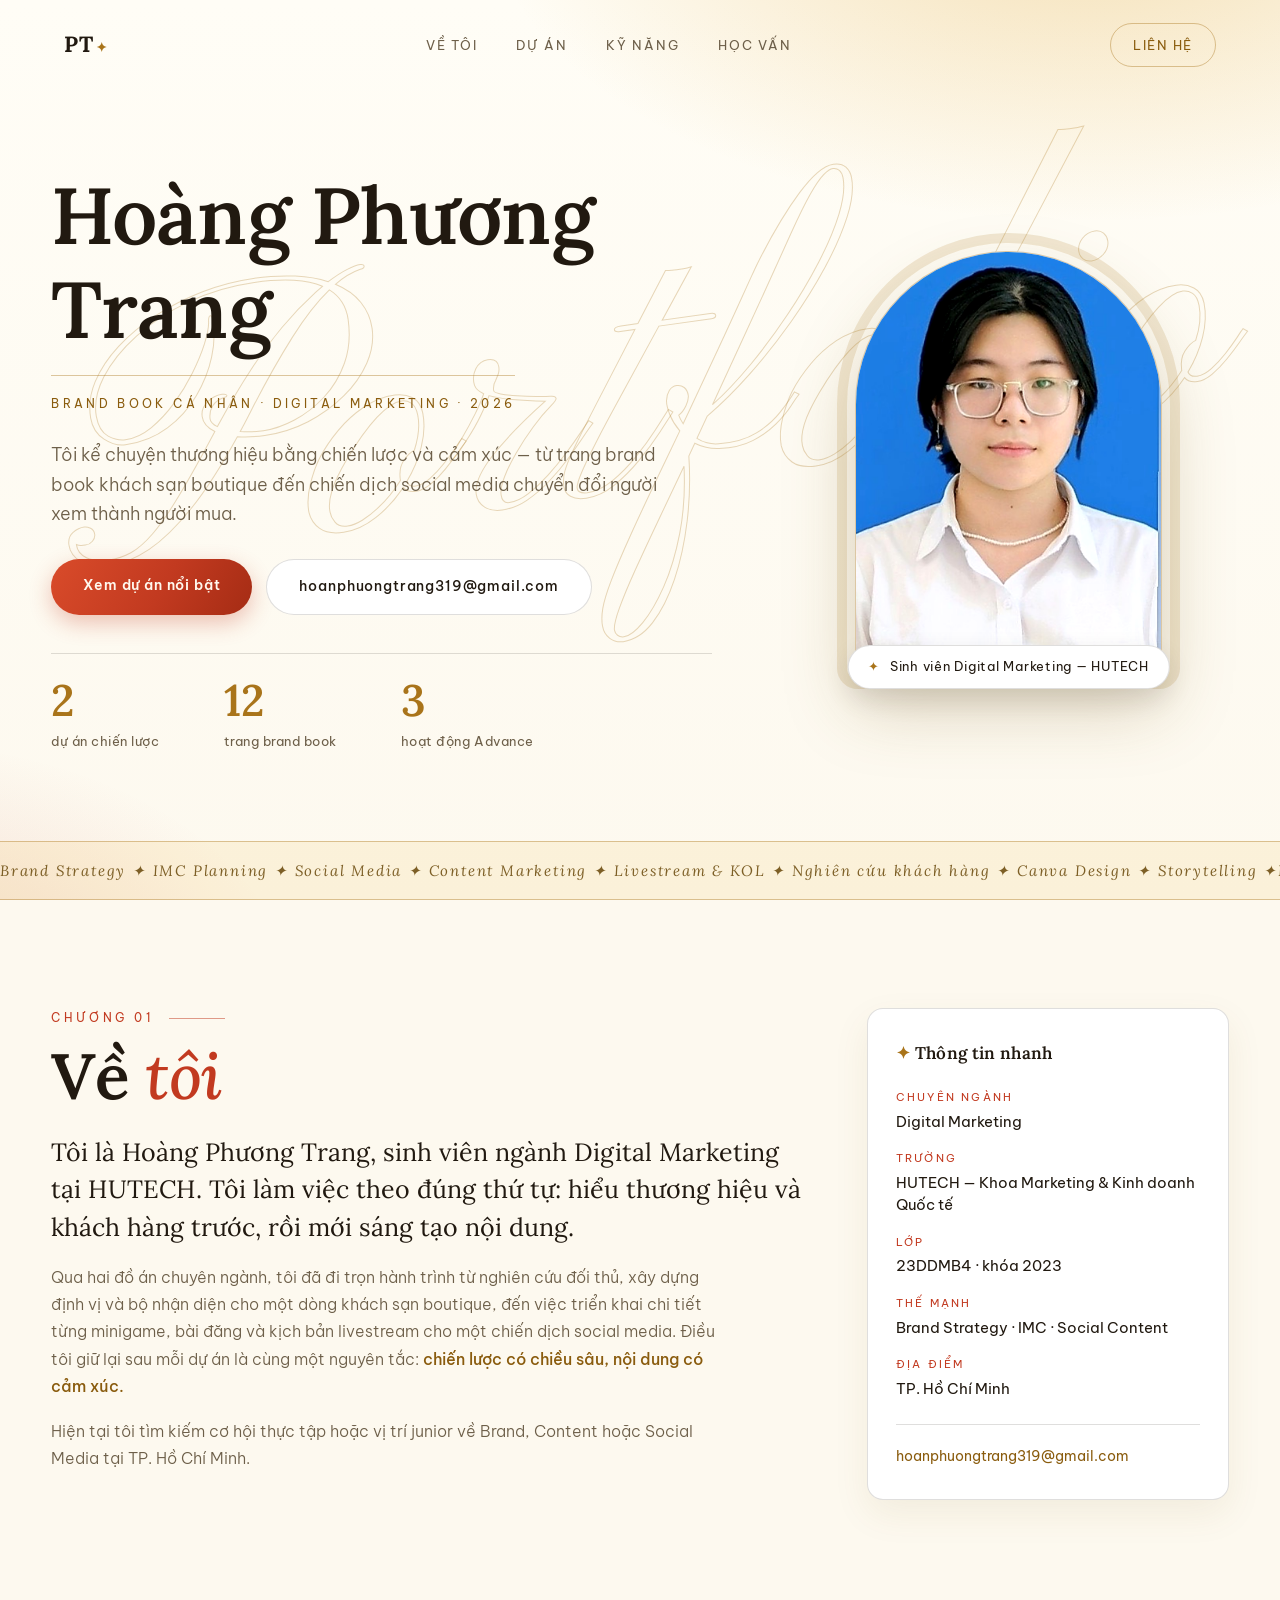
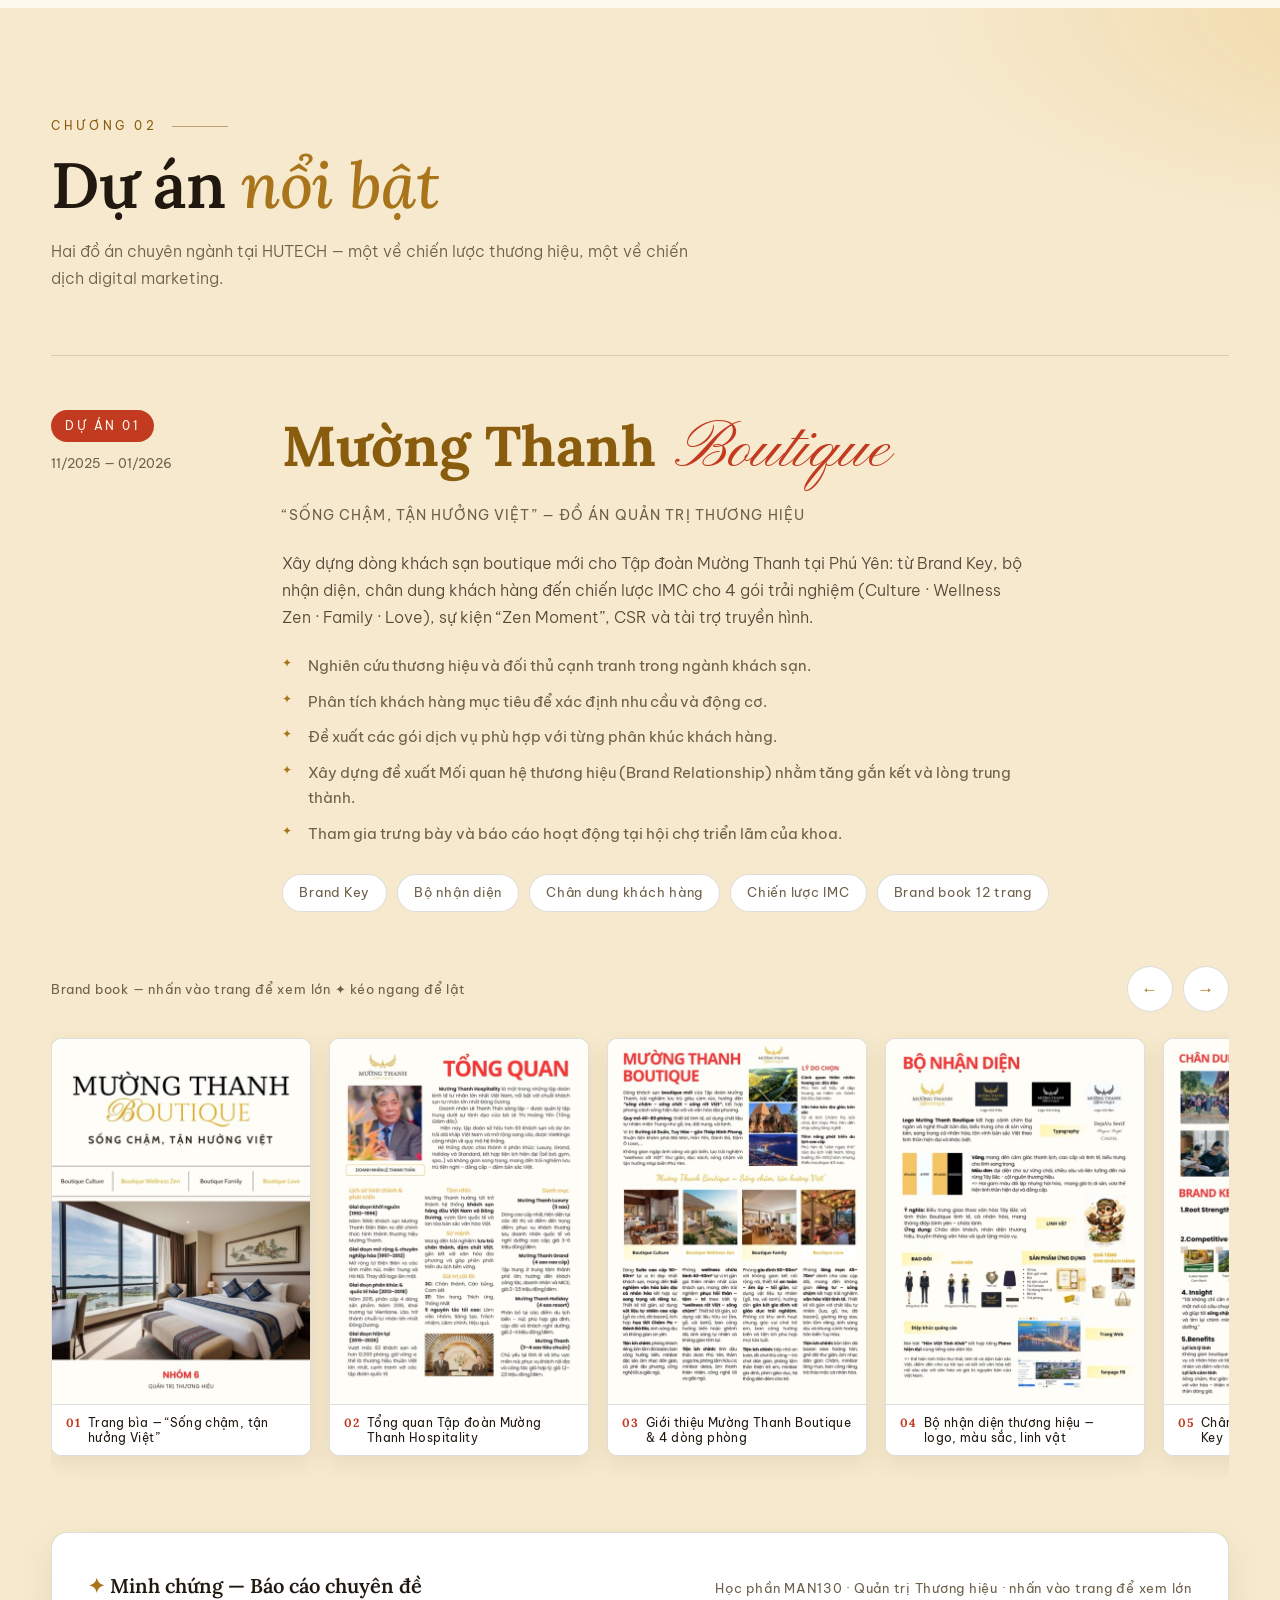
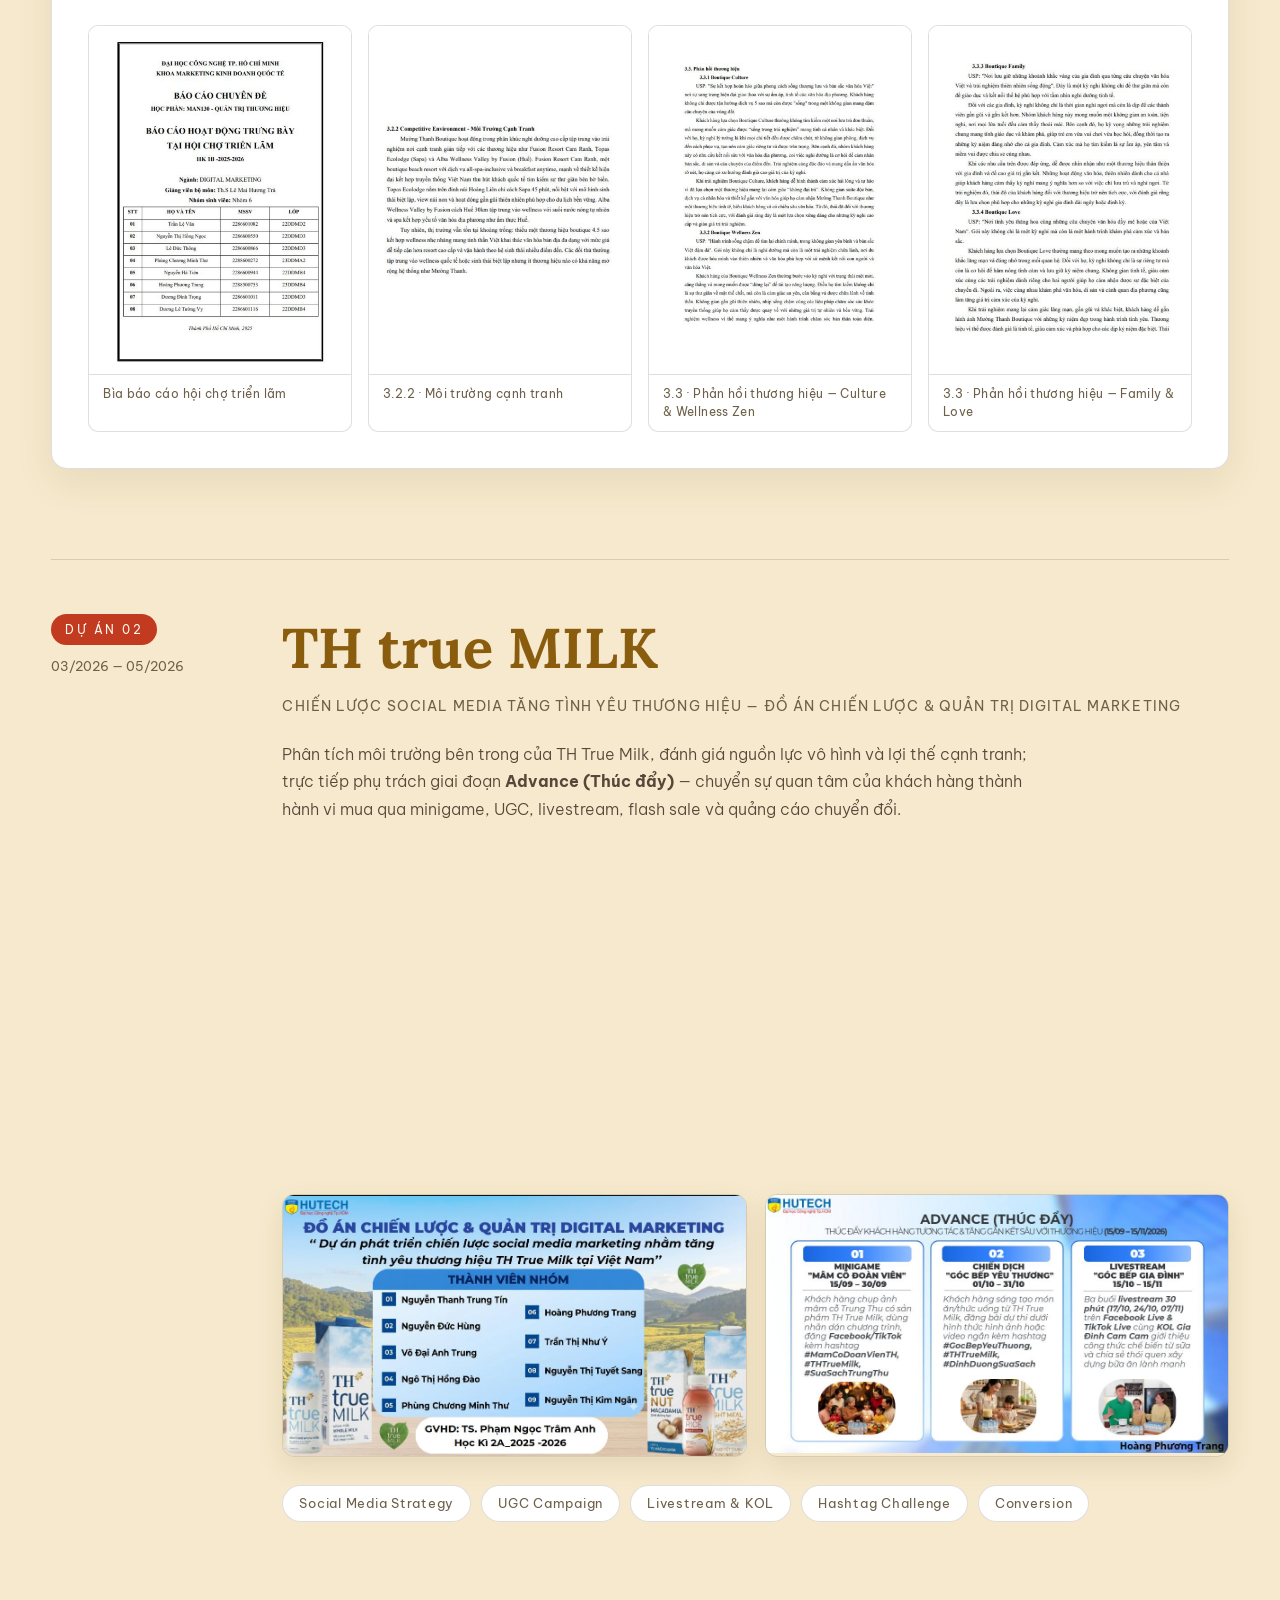
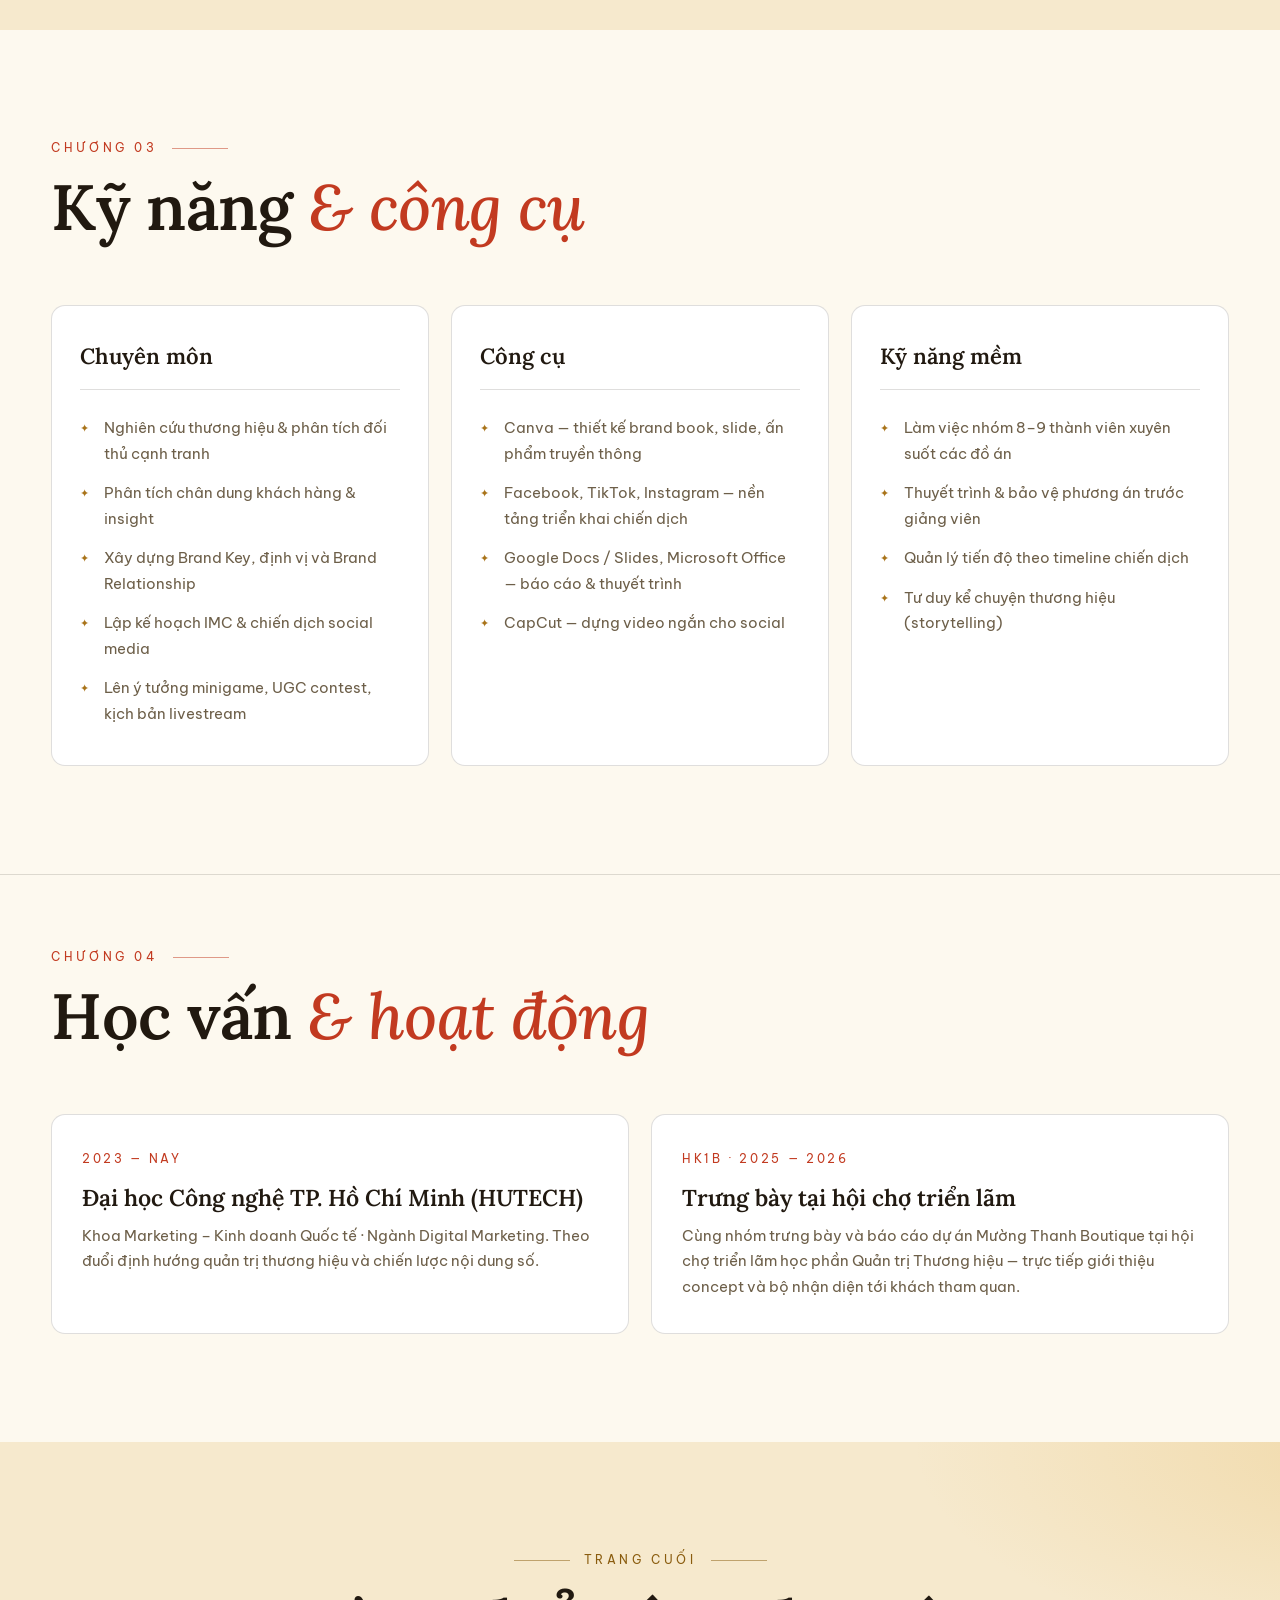
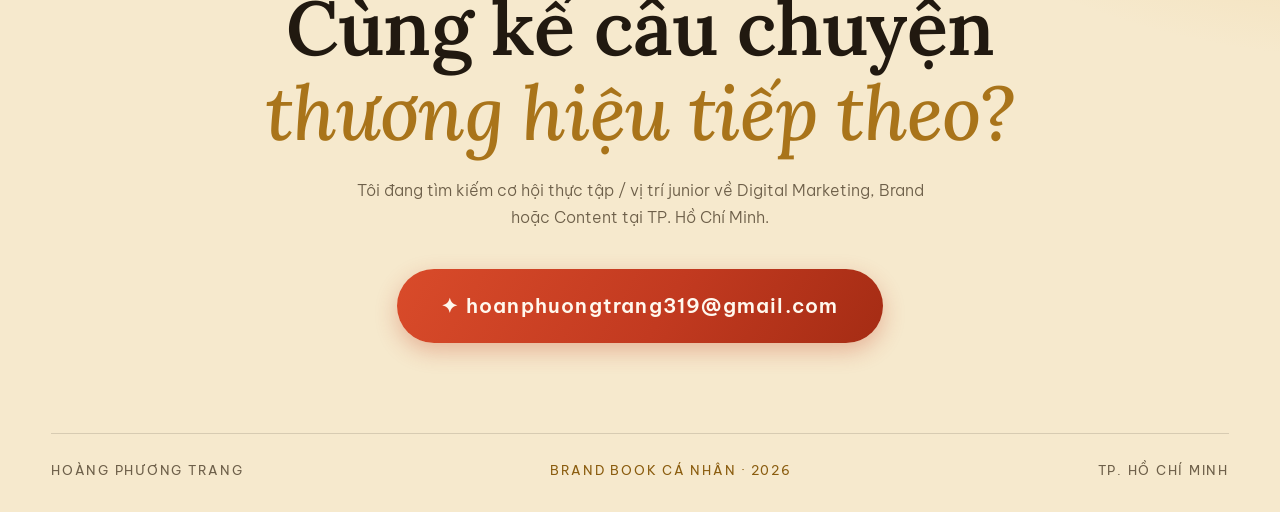
==== commit de5ddc81: "Sắp xếp lại hero và tách khối Học vấn - Tên "Hoàng Phương Trang" lên đầu hero, dòng eyebrow chuyển x" ====
--- a/docs/index.html
+++ b/docs/index.html
@@ -8,7 +8,7 @@
 <link rel="preconnect" href="https://fonts.googleapis.com">
 <link rel="preconnect" href="https://fonts.gstatic.com" crossorigin>
 <link href="https://fonts.googleapis.com/css2?family=Be+Vietnam+Pro:ital,wght@0,300;0,400;0,500;0,600;0,700;1,400&family=Lora:ital,wght@0,400;0,500;0,600;0,700;1,400;1,500;1,600&family=Pinyon+Script&display=swap" rel="stylesheet">
-<link rel="stylesheet" href="css/style.css?v=3">
+<link rel="stylesheet" href="css/style.css?v=5">
 <link rel="icon" href="data:image/svg+xml,<svg xmlns='http://www.w3.org/2000/svg' viewBox='0 0 100 100'><text y='.9em' font-size='90'>✦</text></svg>">
 </head>
 <body>
@@ -46,11 +46,11 @@
   <div class="hero__ornament" aria-hidden="true">Portfolio</div>
   <div class="hero__inner">
     <div class="hero__text">
-      <p class="eyebrow hero__eyebrow reveal">Brand book cá nhân · Digital Marketing · 2026</p>
-      <h1 class="hero__title reveal" data-delay="1">
+      <h1 class="hero__title reveal">
         <span class="hero__title-line">Hoàng Phương</span>
         <span class="hero__title-line hero__title-accent">Trang</span>
       </h1>
+      <p class="eyebrow hero__eyebrow reveal" data-delay="1">Brand book cá nhân · Digital Marketing · 2026</p>
       <p class="hero__lede reveal" data-delay="3">
         Tôi kể chuyện thương hiệu bằng chiến lược và cảm xúc — từ trang
         brand book khách sạn boutique đến chiến dịch social media
@@ -351,6 +351,6 @@
   <button class="lightbox__arrow lightbox__arrow--next" id="lbNext" aria-label="Ảnh sau">→</button>
 </div>
 
-<script src="js/main.js?v=3"></script>
+<script src="js/main.js?v=5"></script>
 </body>
 </html>
--- a/docs/css/style.css
+++ b/docs/css/style.css
@@ -169,7 +169,12 @@
   position: relative; z-index: 2;
   flex: 1 0 auto;   /* không co lại — tránh cắt mất phần trên của hero */
 }
-.hero__eyebrow { margin-bottom: 22px; }
+/* dòng eyebrow nằm dưới tên, có gạch phân cách nhẹ */
+.hero__eyebrow {
+  margin-top: 18px; padding-top: 18px;
+  border-top: 1px solid var(--line-gold);
+  display: inline-block;
+}
 .hero__title {
   font-family: var(--font-display);
   font-size: clamp(44px, 6.2vw, 86px);
@@ -491,7 +496,11 @@
 }
 
 /* ---------- học vấn ---------- */
-.section--edu { padding-top: 0; }
+/* Học vấn nằm ngay dưới Kỹ năng nhưng có khối riêng, tiêu đề đứng đầu khối */
+.section--edu {
+  padding-top: clamp(56px, 8vh, 90px);
+  border-top: 1px solid var(--line);
+}
 .edu { display: grid; grid-template-columns: 1fr 1fr; gap: 22px; }
 .edu__card {
   border: 1px solid var(--line); border-radius: 14px;
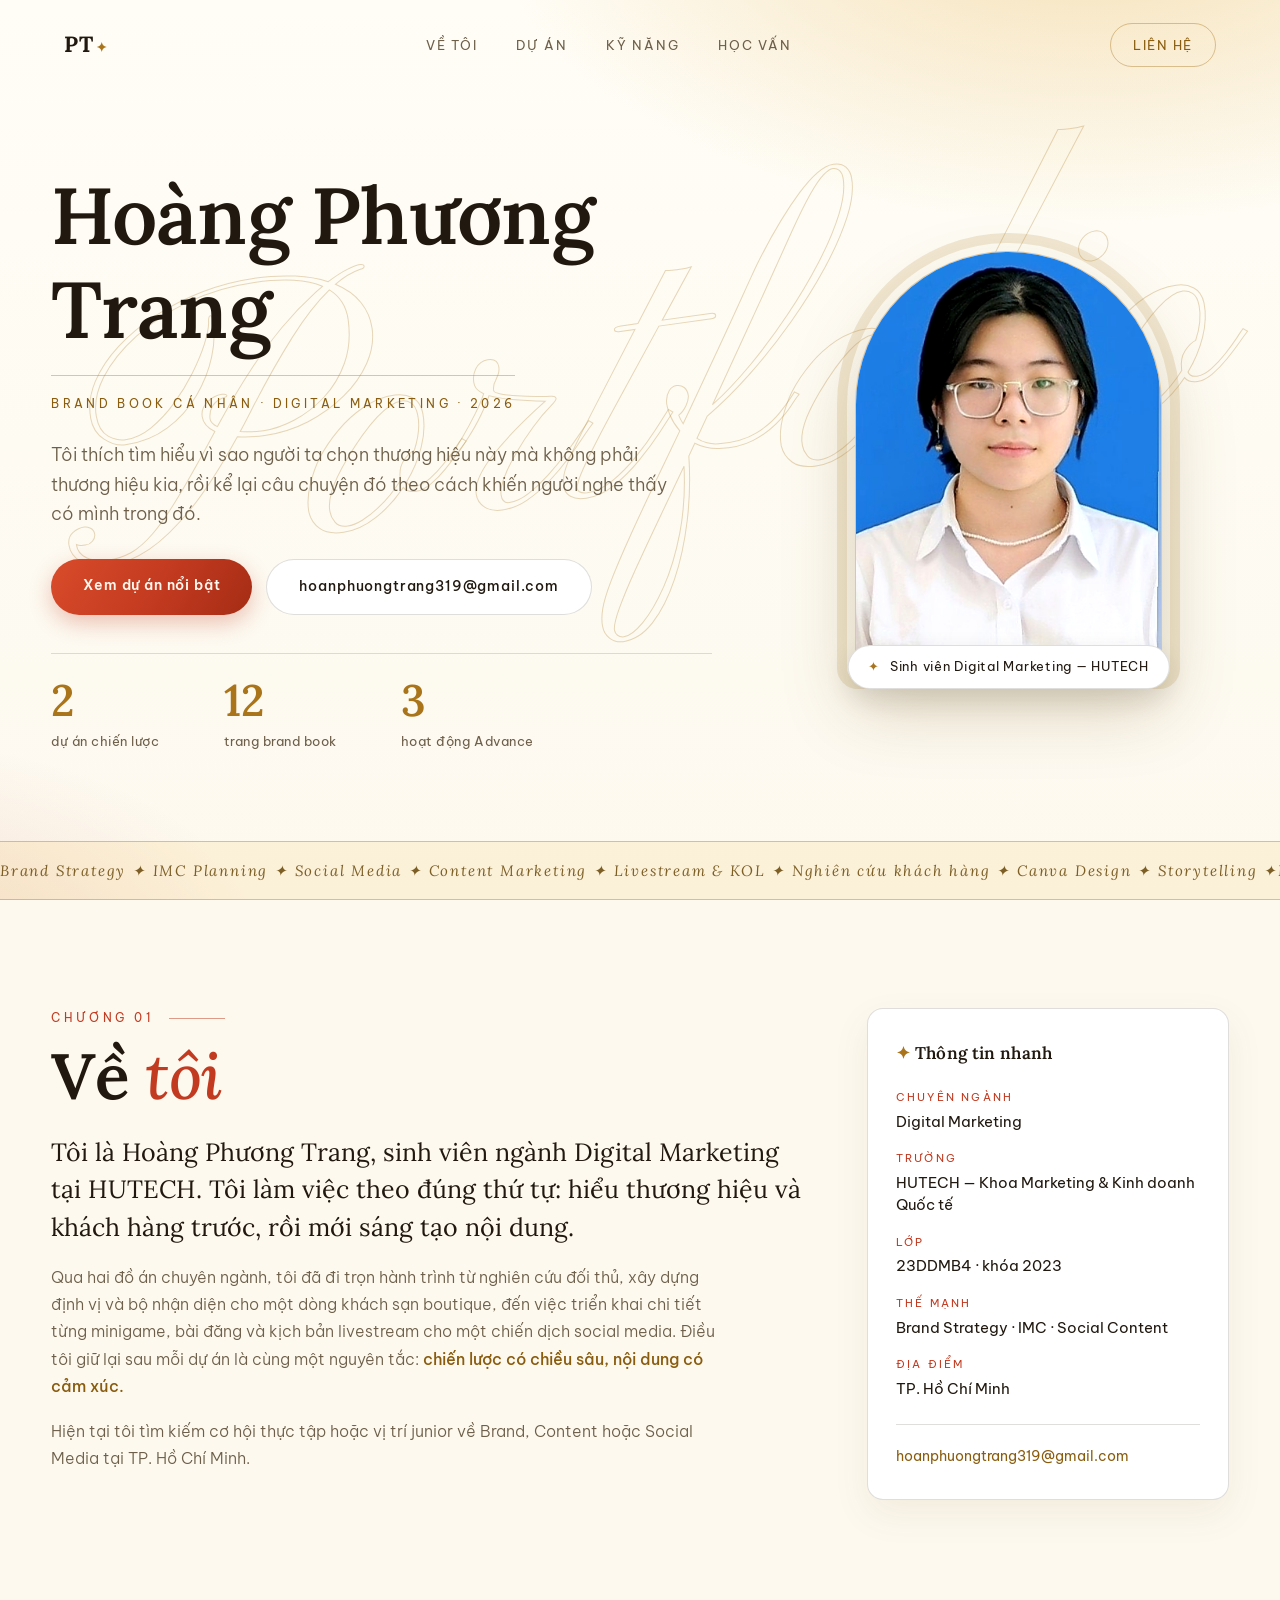
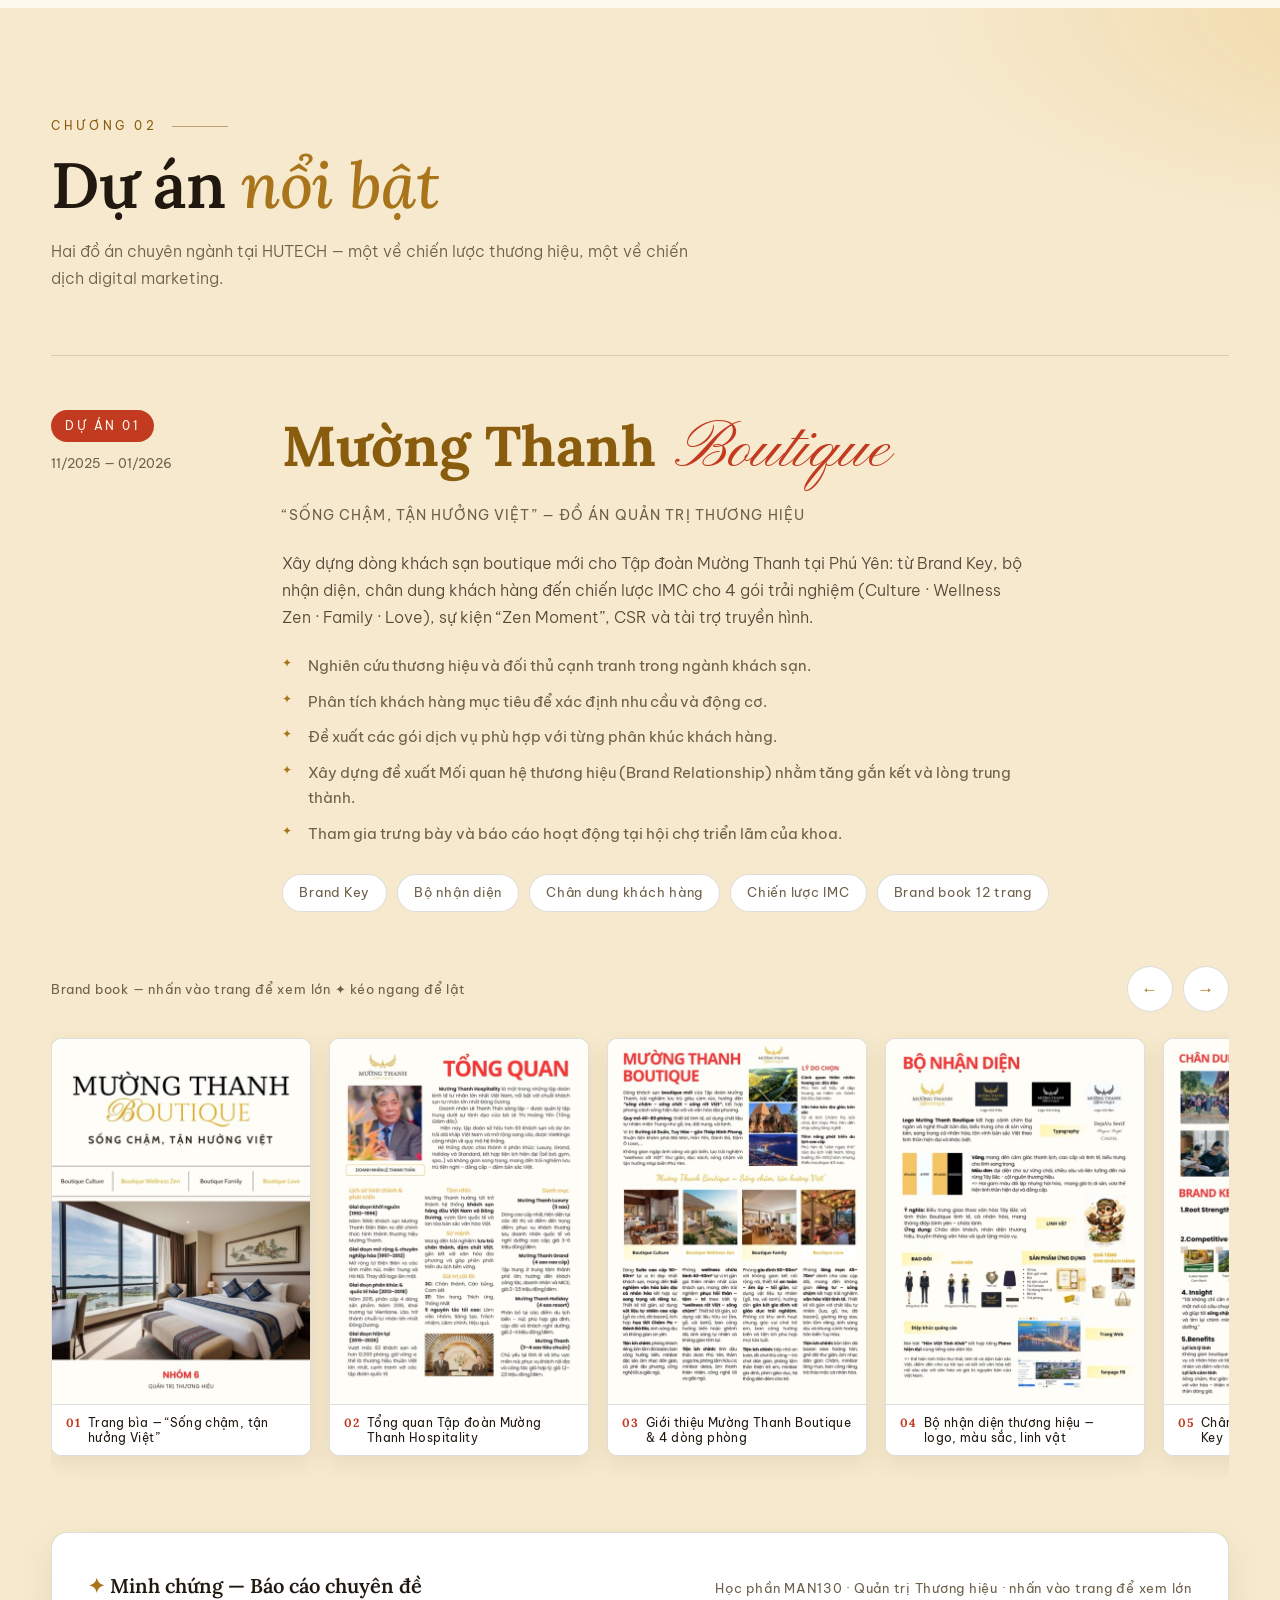
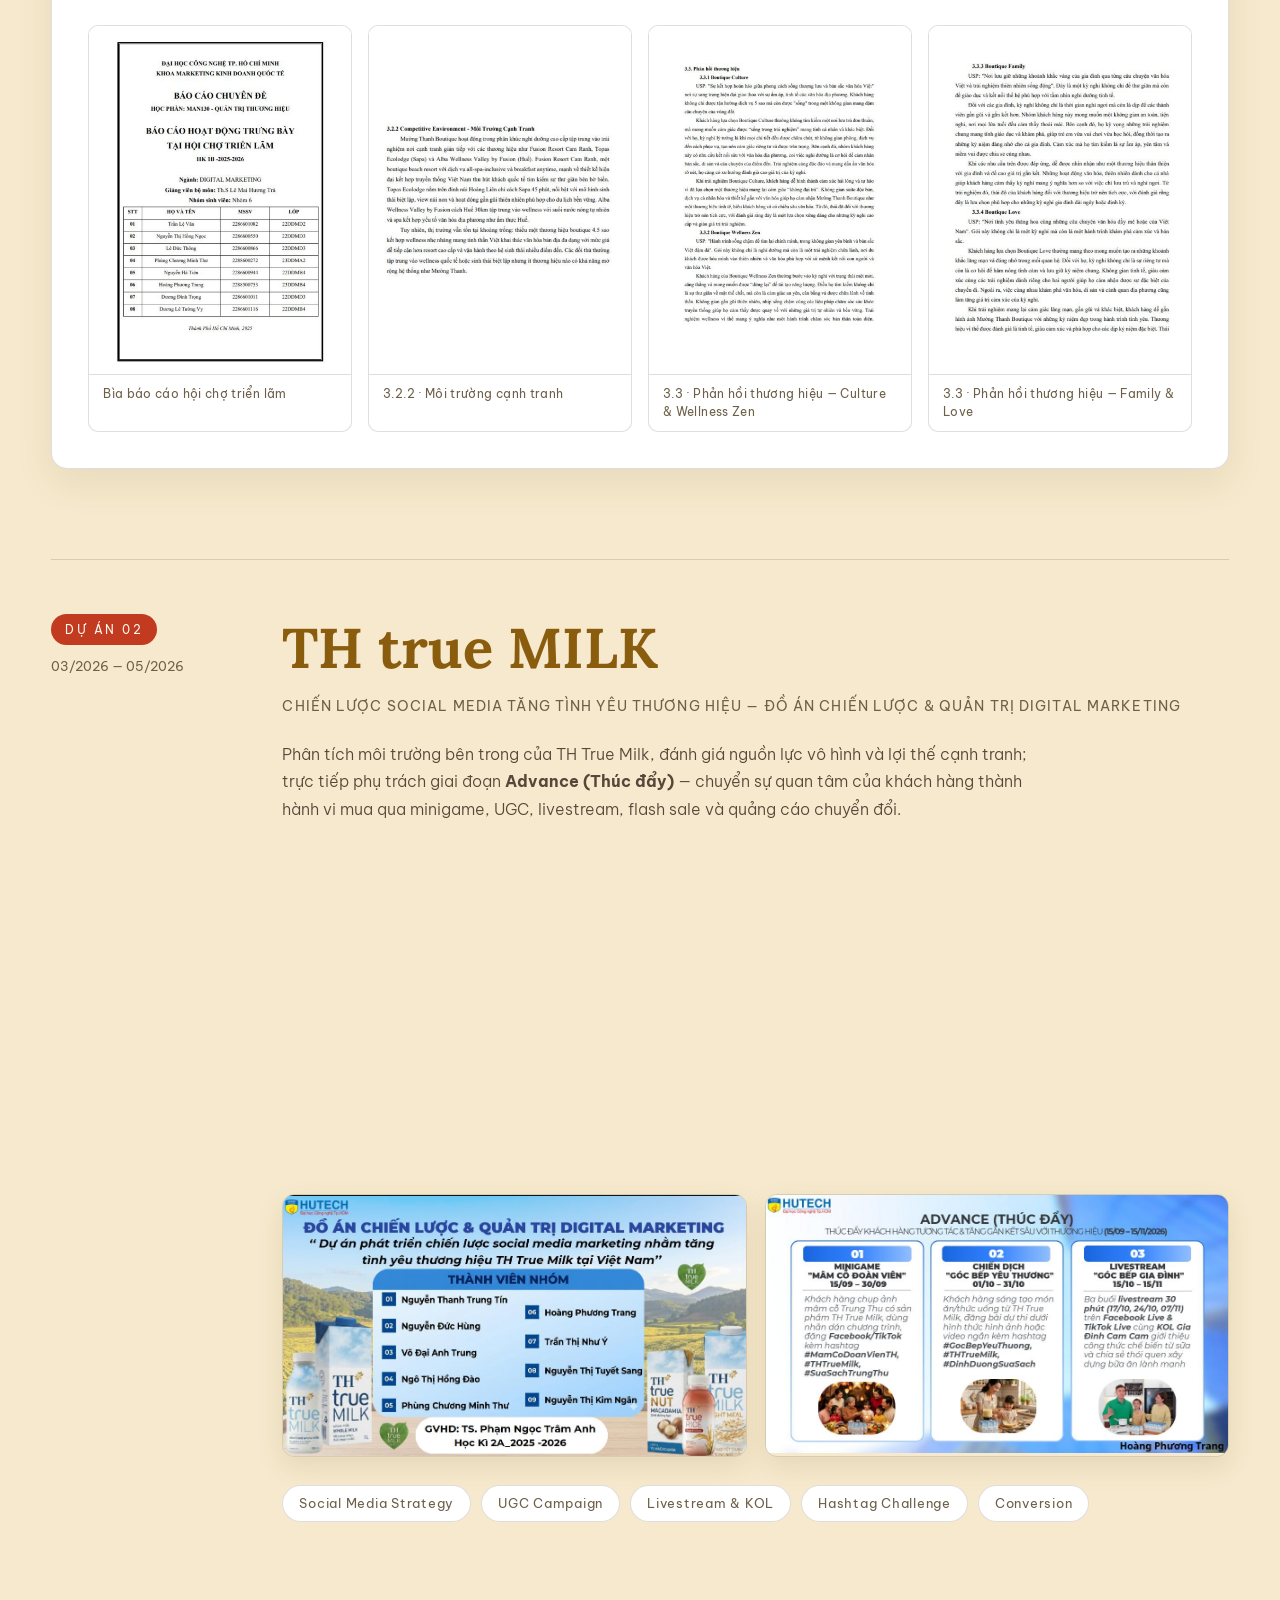
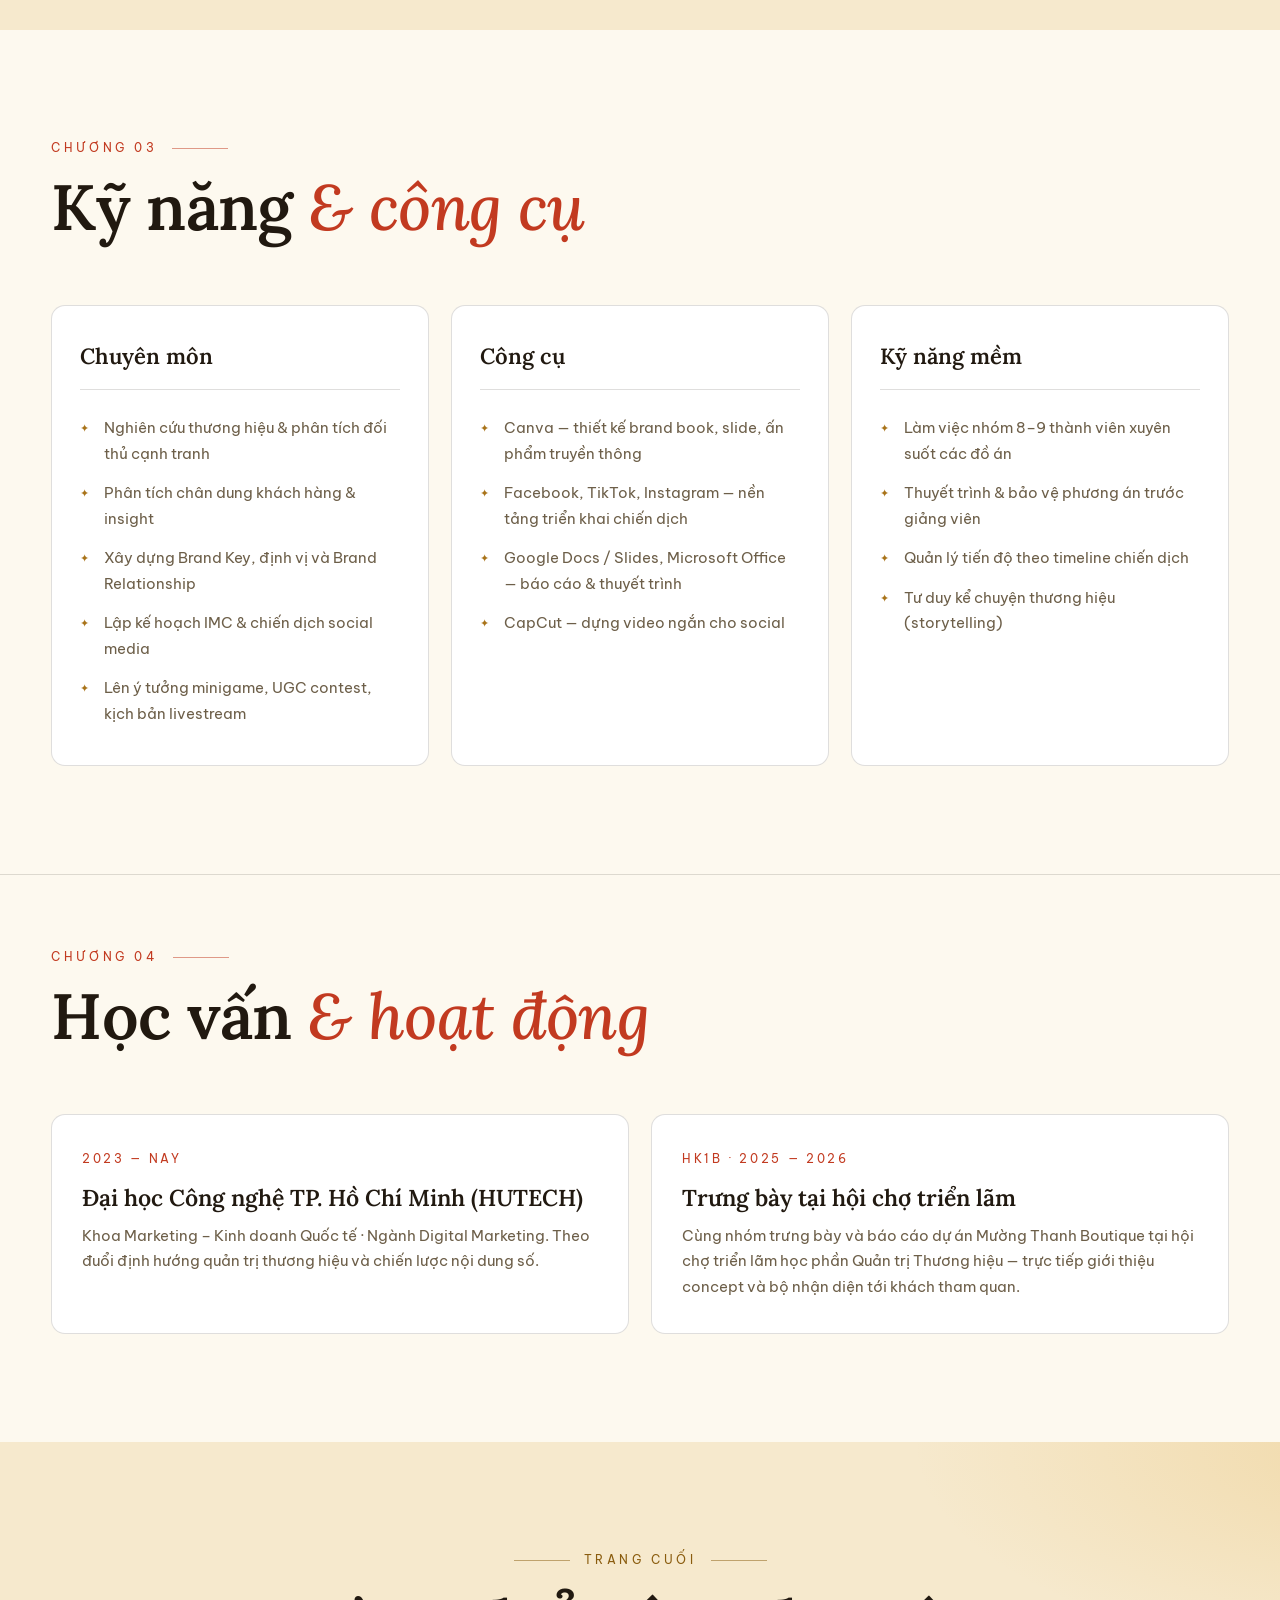
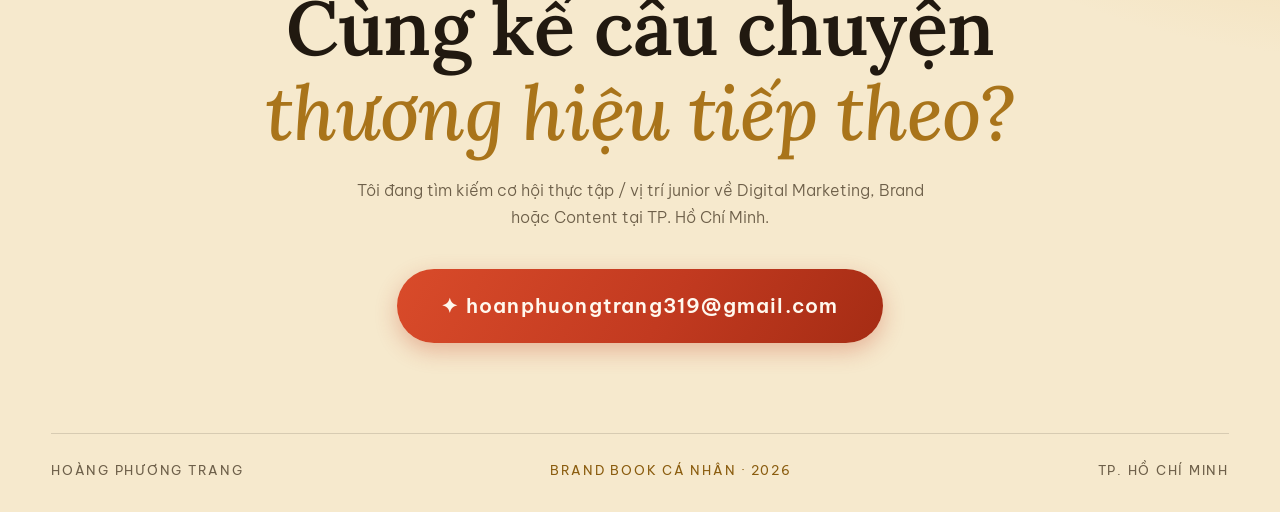
==== commit f3edfbef: "Viết lại câu giới thiệu hero cho tự nhiên hơn Co-Authored-By: Claude Opus 5 (1M context) <noreply@an" ====
--- a/docs/index.html
+++ b/docs/index.html
@@ -8,7 +8,7 @@
 <link rel="preconnect" href="https://fonts.googleapis.com">
 <link rel="preconnect" href="https://fonts.gstatic.com" crossorigin>
 <link href="https://fonts.googleapis.com/css2?family=Be+Vietnam+Pro:ital,wght@0,300;0,400;0,500;0,600;0,700;1,400&family=Lora:ital,wght@0,400;0,500;0,600;0,700;1,400;1,500;1,600&family=Pinyon+Script&display=swap" rel="stylesheet">
-<link rel="stylesheet" href="css/style.css?v=5">
+<link rel="stylesheet" href="css/style.css?v=6">
 <link rel="icon" href="data:image/svg+xml,<svg xmlns='http://www.w3.org/2000/svg' viewBox='0 0 100 100'><text y='.9em' font-size='90'>✦</text></svg>">
 </head>
 <body>
@@ -52,9 +52,9 @@
       </h1>
       <p class="eyebrow hero__eyebrow reveal" data-delay="1">Brand book cá nhân · Digital Marketing · 2026</p>
       <p class="hero__lede reveal" data-delay="3">
-        Tôi kể chuyện thương hiệu bằng chiến lược và cảm xúc — từ trang
-        brand book khách sạn boutique đến chiến dịch social media
-        chuyển đổi người xem thành người mua.
+        Tôi thích tìm hiểu vì sao người ta chọn thương hiệu này mà không
+        phải thương hiệu kia, rồi kể lại câu chuyện đó theo cách khiến
+        người nghe thấy có mình trong đó.
       </p>
       <div class="hero__actions reveal" data-delay="4">
         <a class="btn btn--gold" href="#du-an">Xem dự án nổi bật</a>
@@ -351,6 +351,6 @@
   <button class="lightbox__arrow lightbox__arrow--next" id="lbNext" aria-label="Ảnh sau">→</button>
 </div>
 
-<script src="js/main.js?v=5"></script>
+<script src="js/main.js?v=6"></script>
 </body>
 </html>
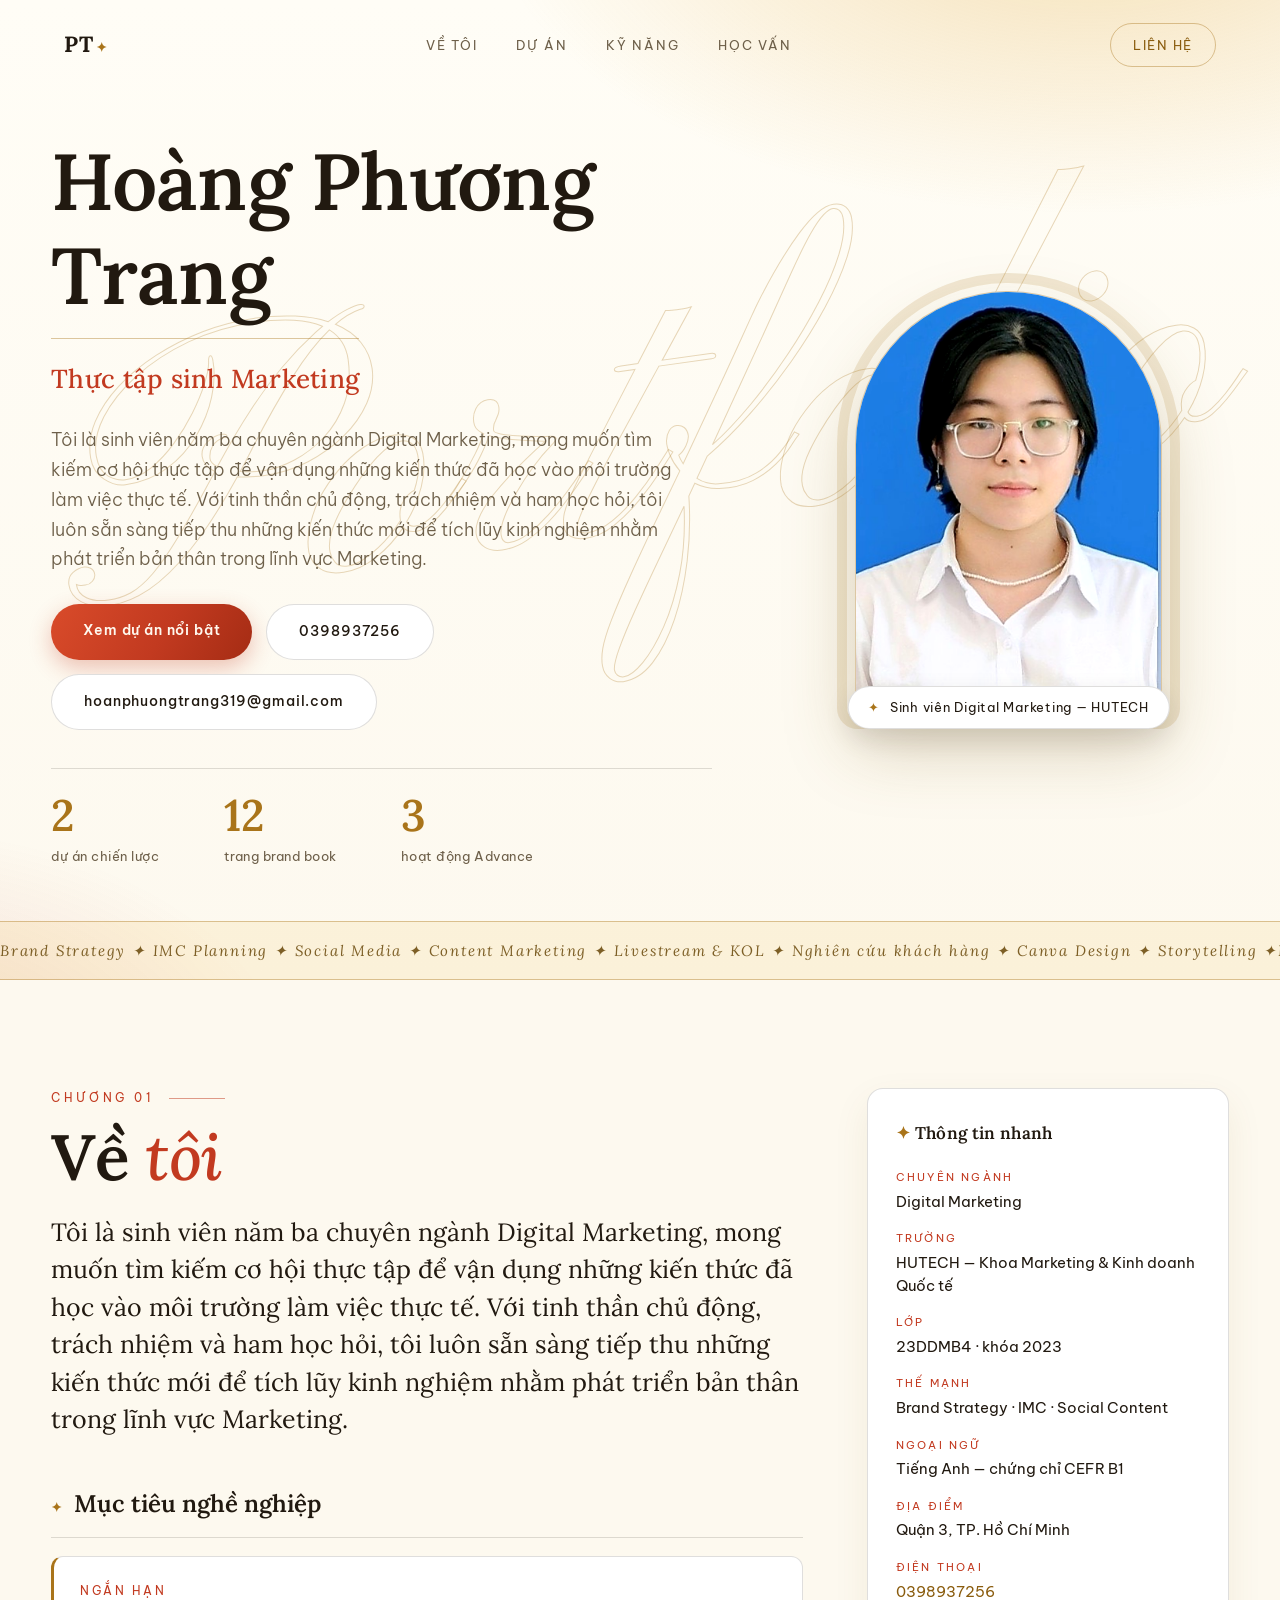
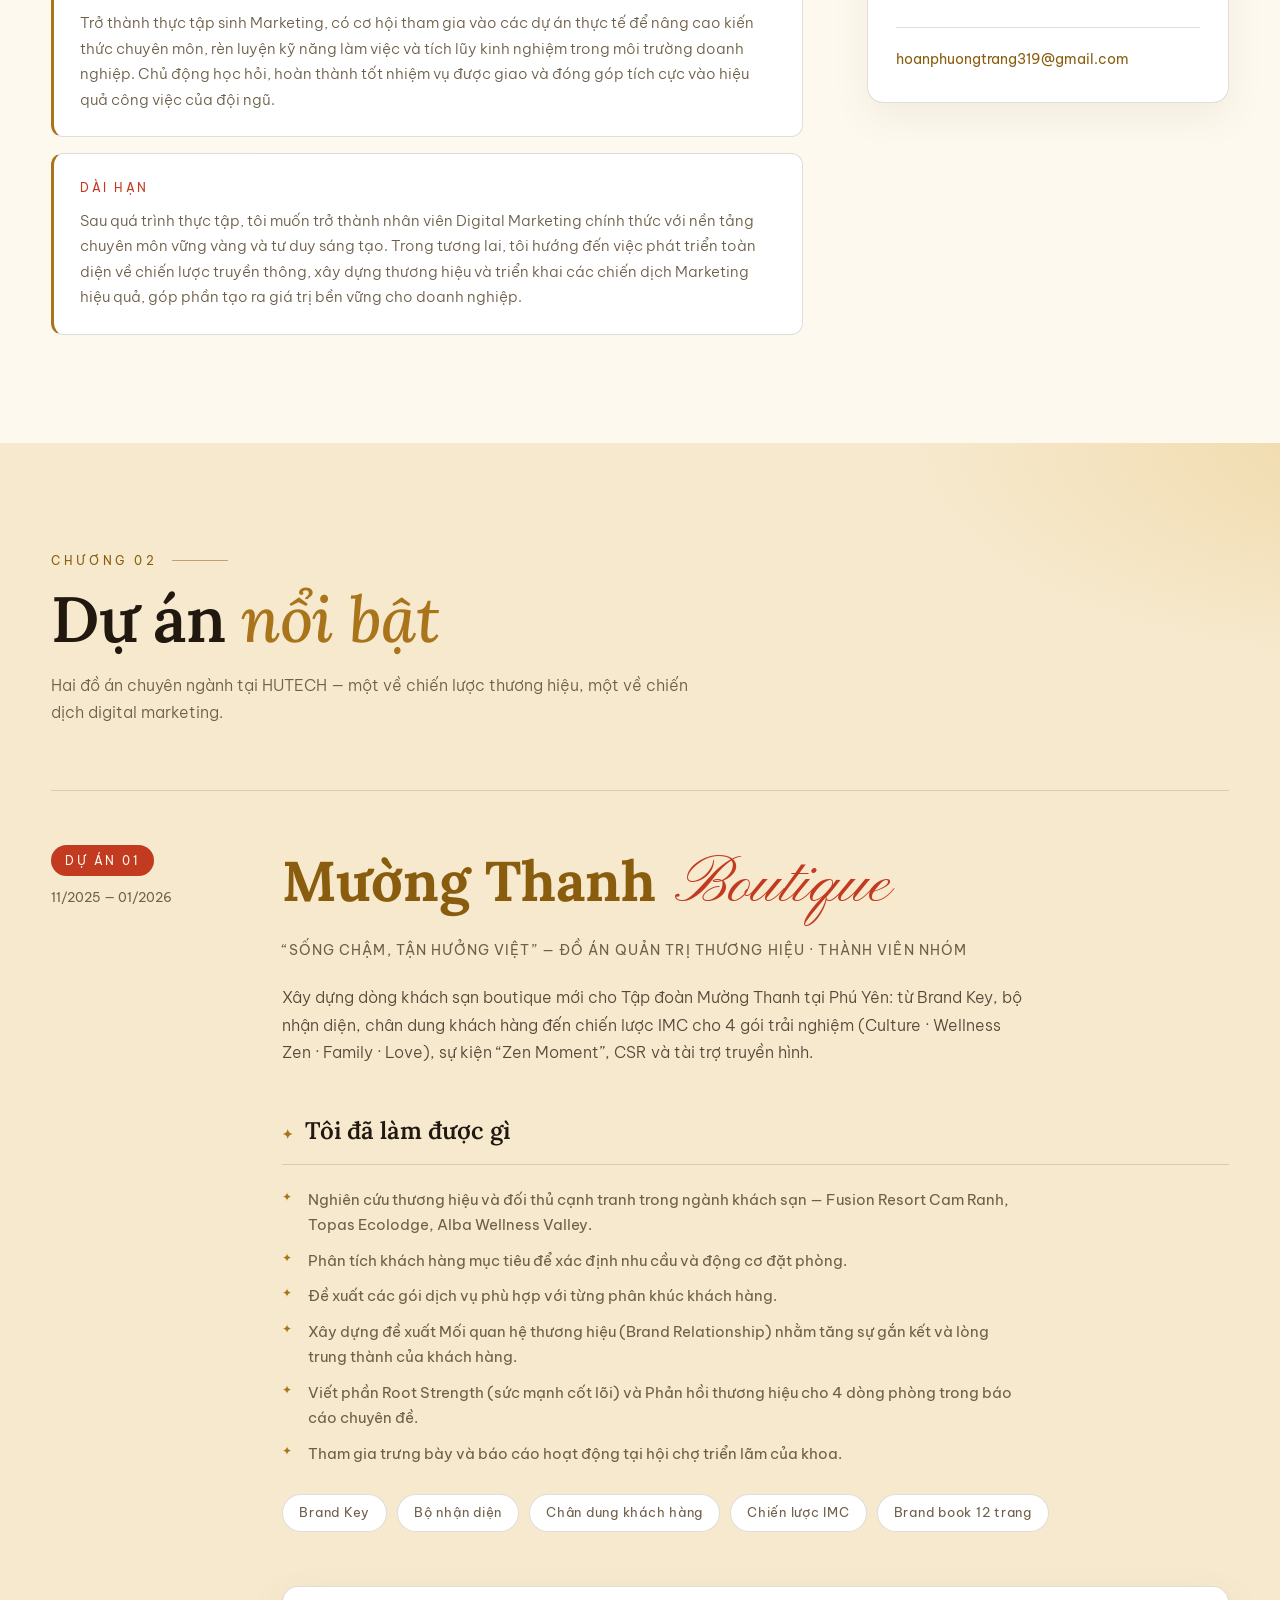
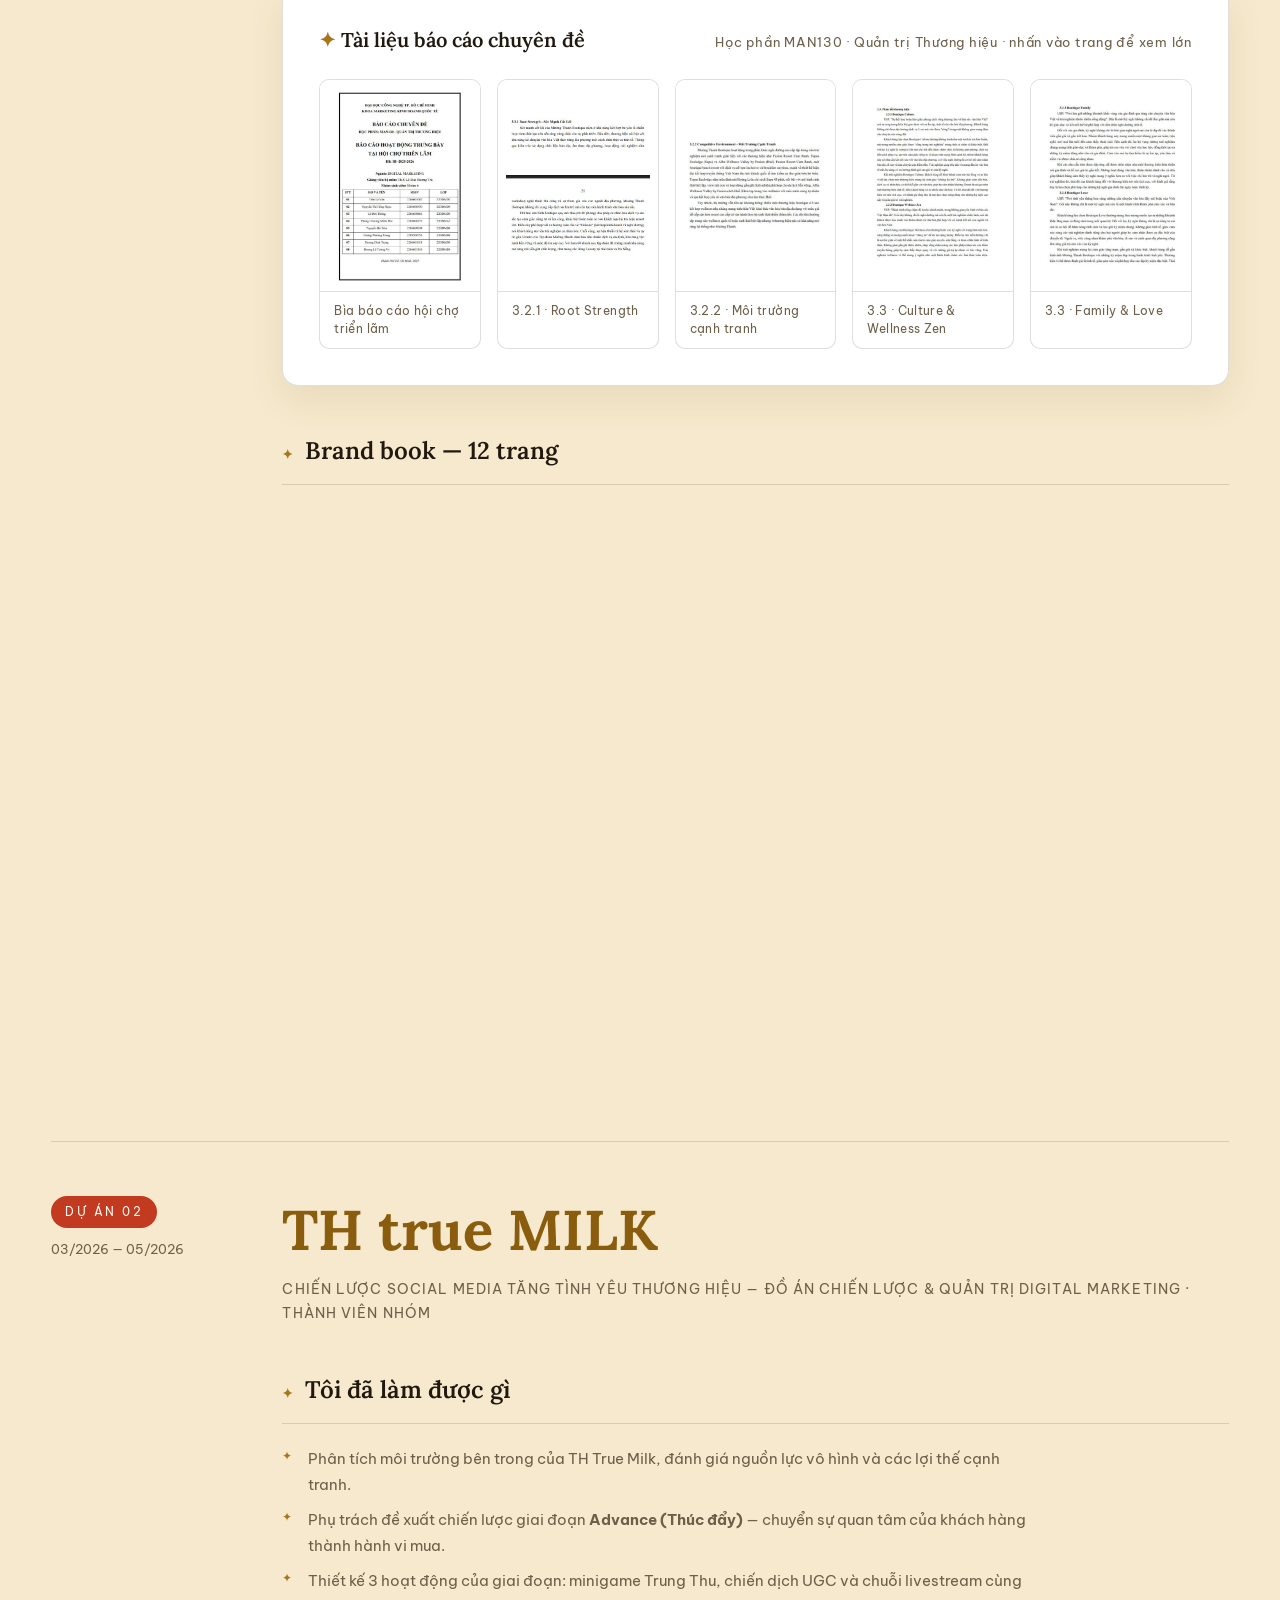
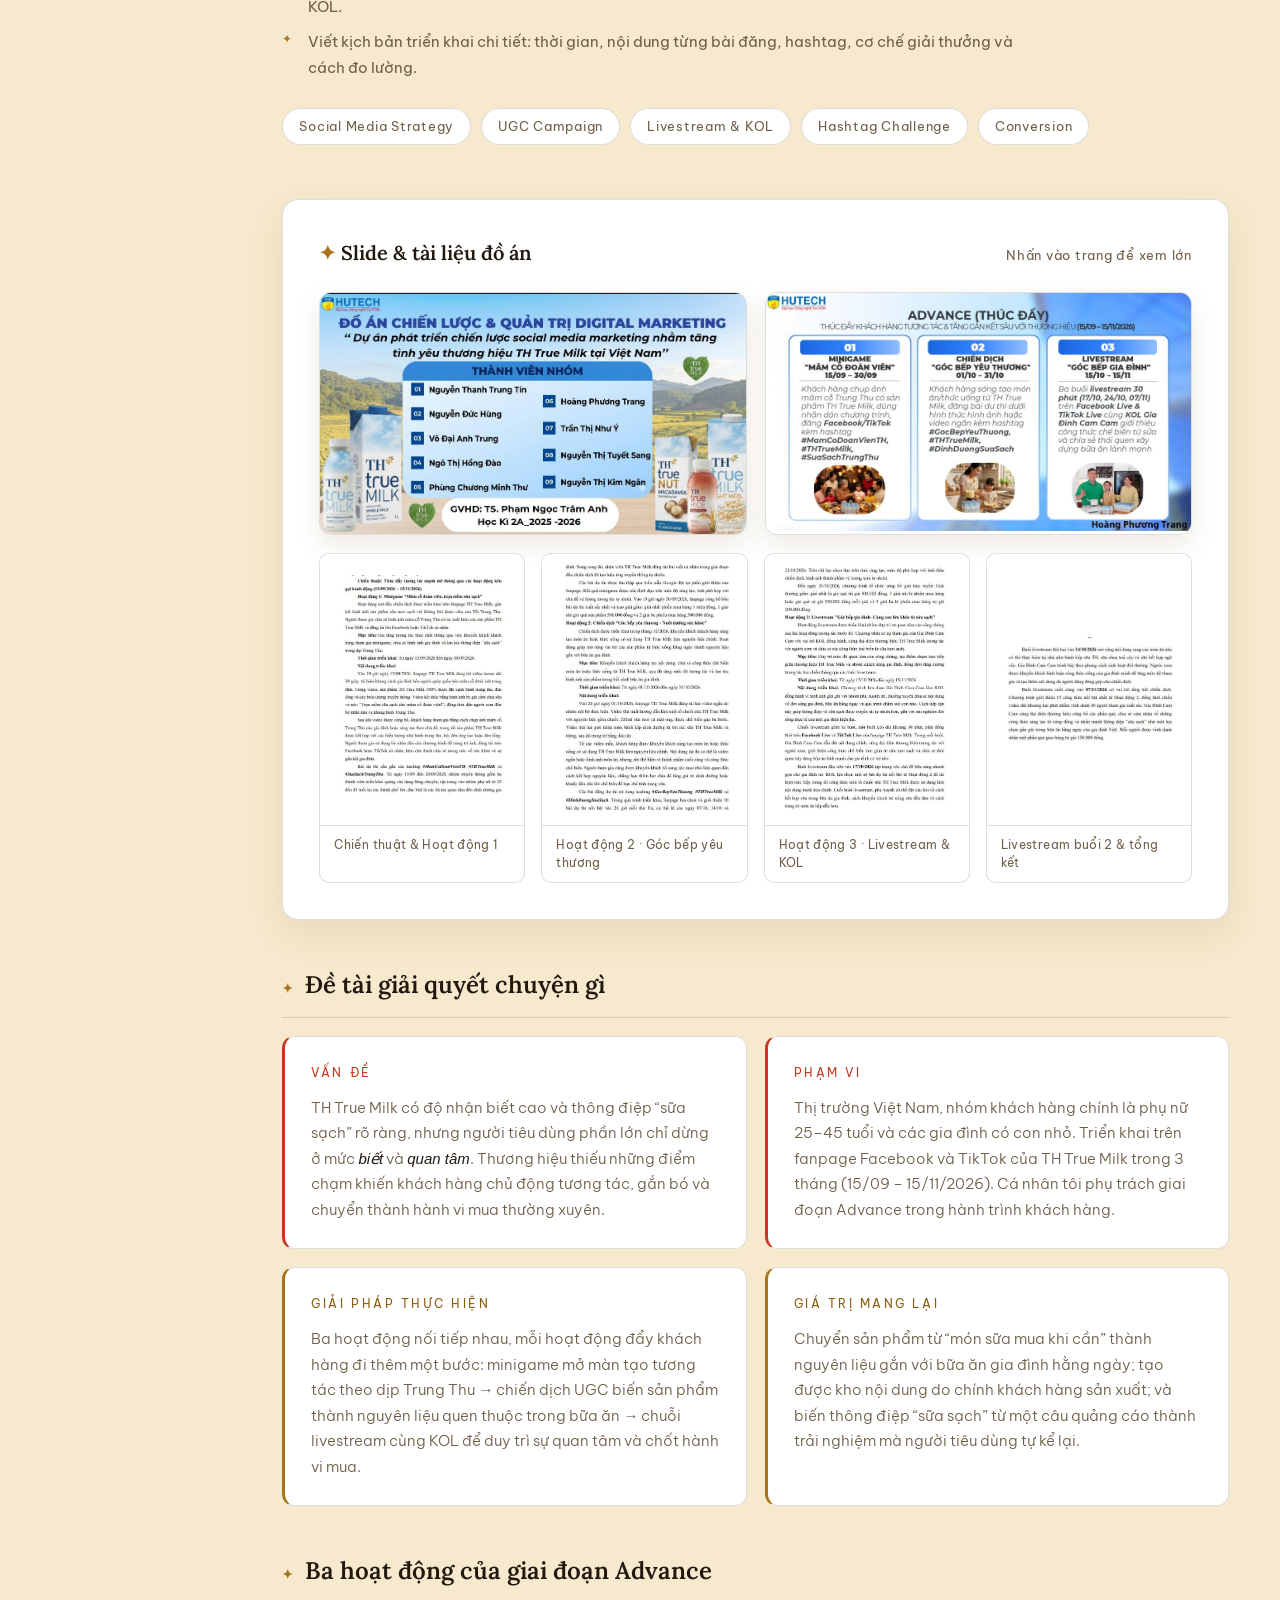
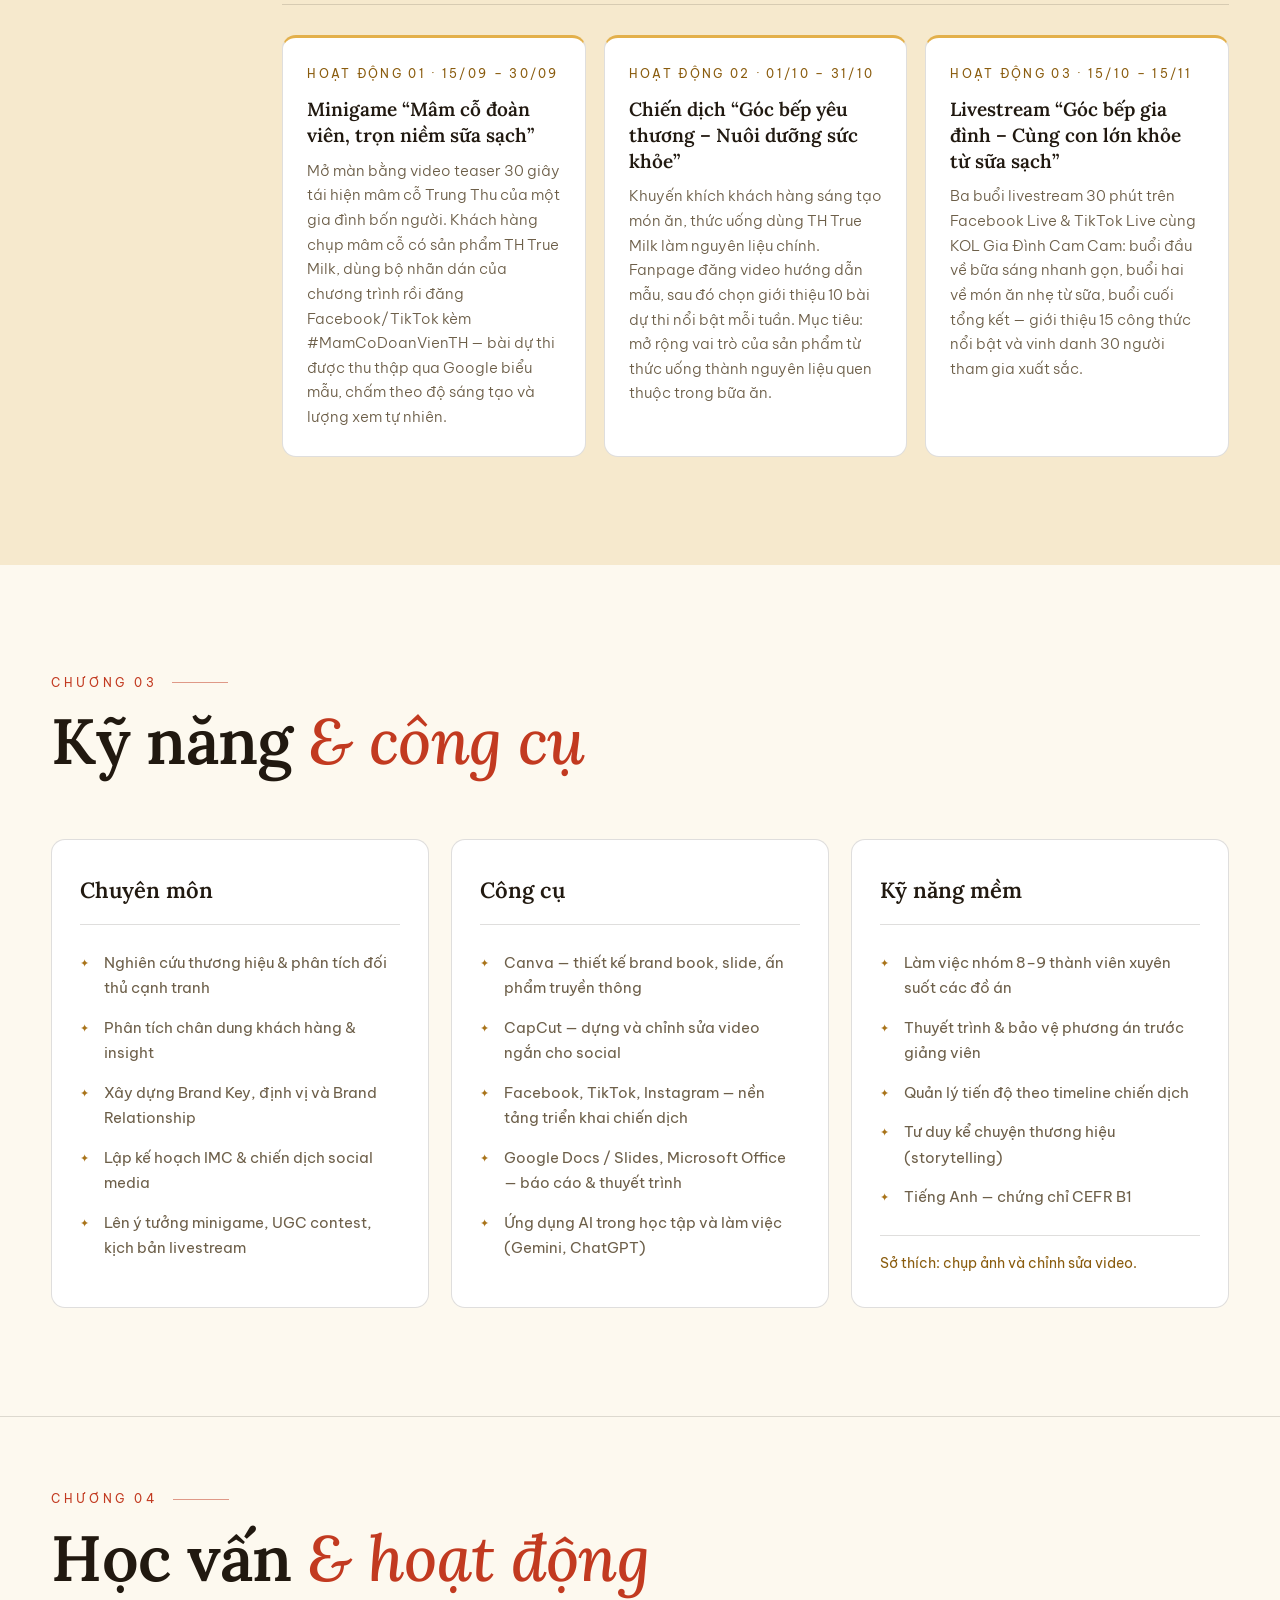
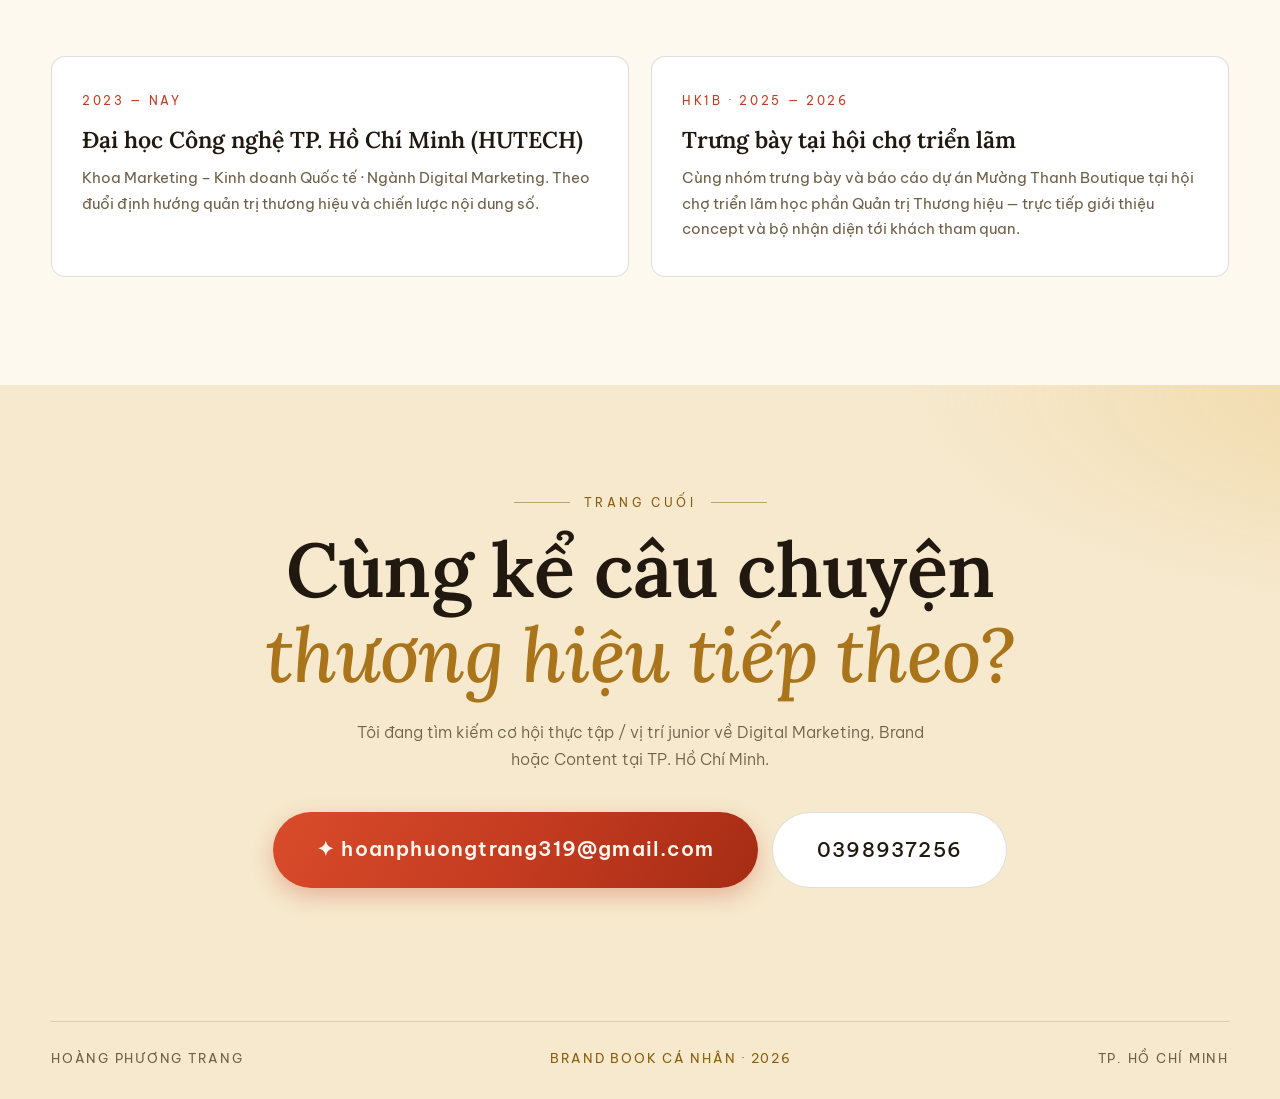
==== commit 00e3c327: "Đồng bộ nội dung web với CV và dựng lại hai khối dự án - Hero: chức danh "Thực tập sinh Marketing", " ====
--- a/docs/index.html
+++ b/docs/index.html
@@ -8,7 +8,7 @@
 <link rel="preconnect" href="https://fonts.googleapis.com">
 <link rel="preconnect" href="https://fonts.gstatic.com" crossorigin>
 <link href="https://fonts.googleapis.com/css2?family=Be+Vietnam+Pro:ital,wght@0,300;0,400;0,500;0,600;0,700;1,400&family=Lora:ital,wght@0,400;0,500;0,600;0,700;1,400;1,500;1,600&family=Pinyon+Script&display=swap" rel="stylesheet">
-<link rel="stylesheet" href="css/style.css?v=6">
+<link rel="stylesheet" href="css/style.css?v=8">
 <link rel="icon" href="data:image/svg+xml,<svg xmlns='http://www.w3.org/2000/svg' viewBox='0 0 100 100'><text y='.9em' font-size='90'>✦</text></svg>">
 </head>
 <body>
@@ -50,14 +50,17 @@
         <span class="hero__title-line">Hoàng Phương</span>
         <span class="hero__title-line hero__title-accent">Trang</span>
       </h1>
-      <p class="eyebrow hero__eyebrow reveal" data-delay="1">Brand book cá nhân · Digital Marketing · 2026</p>
+      <p class="hero__role reveal" data-delay="1">Thực tập sinh Marketing</p>
       <p class="hero__lede reveal" data-delay="3">
-        Tôi thích tìm hiểu vì sao người ta chọn thương hiệu này mà không
-        phải thương hiệu kia, rồi kể lại câu chuyện đó theo cách khiến
-        người nghe thấy có mình trong đó.
+        Tôi là sinh viên năm ba chuyên ngành Digital Marketing, mong muốn tìm kiếm
+        cơ hội thực tập để vận dụng những kiến thức đã học vào môi trường làm việc
+        thực tế. Với tinh thần chủ động, trách nhiệm và ham học hỏi, tôi luôn sẵn sàng
+        tiếp thu những kiến thức mới để tích lũy kinh nghiệm nhằm phát triển bản thân
+        trong lĩnh vực Marketing.
       </p>
       <div class="hero__actions reveal" data-delay="4">
         <a class="btn btn--gold" href="#du-an">Xem dự án nổi bật</a>
+        <a class="btn btn--ghost" href="tel:0398937256">0398937256</a>
         <a class="btn btn--ghost" href="mailto:hoanphuongtrang319@gmail.com">hoanphuongtrang319@gmail.com</a>
       </div>
       <dl class="hero__stats reveal" data-delay="5">
@@ -90,21 +93,30 @@
         <p class="chapter">Chương 01</p>
         <h2 class="section__title">Về <em>tôi</em></h2>
         <p class="about__lede">
-          Tôi là Hoàng Phương Trang, sinh viên ngành Digital Marketing tại HUTECH.
-          Tôi làm việc theo đúng thứ tự: hiểu thương hiệu và khách hàng trước,
-          rồi mới sáng tạo nội dung.
+          Tôi là sinh viên năm ba chuyên ngành Digital Marketing, mong muốn tìm kiếm
+          cơ hội thực tập để vận dụng những kiến thức đã học vào môi trường làm việc thực tế.
+          Với tinh thần chủ động, trách nhiệm và ham học hỏi, tôi luôn sẵn sàng tiếp thu
+          những kiến thức mới để tích lũy kinh nghiệm nhằm phát triển bản thân trong
+          lĩnh vực Marketing.
         </p>
-        <p class="about__body">
-          Qua hai đồ án chuyên ngành, tôi đã đi trọn hành trình từ nghiên cứu đối thủ,
-          xây dựng định vị và bộ nhận diện cho một dòng khách sạn boutique, đến việc
-          triển khai chi tiết từng minigame, bài đăng và kịch bản livestream cho một
-          chiến dịch social media. Điều tôi giữ lại sau mỗi dự án là cùng một nguyên tắc:
-          <strong>chiến lược có chiều sâu, nội dung có cảm xúc.</strong>
-        </p>
-        <p class="about__body">
-          Hiện tại tôi tìm kiếm cơ hội thực tập hoặc vị trí junior về Brand,
-          Content hoặc Social Media tại TP. Hồ Chí Minh.
-        </p>
+
+        <h3 class="block__title">Mục tiêu nghề nghiệp</h3>
+        <div class="goal">
+          <article class="goal__item">
+            <p class="goal__label">Ngắn hạn</p>
+            <p>Trở thành thực tập sinh Marketing, có cơ hội tham gia vào các dự án thực tế
+            để nâng cao kiến thức chuyên môn, rèn luyện kỹ năng làm việc và tích lũy kinh nghiệm
+            trong môi trường doanh nghiệp. Chủ động học hỏi, hoàn thành tốt nhiệm vụ được giao
+            và đóng góp tích cực vào hiệu quả công việc của đội ngũ.</p>
+          </article>
+          <article class="goal__item">
+            <p class="goal__label">Dài hạn</p>
+            <p>Sau quá trình thực tập, tôi muốn trở thành nhân viên Digital Marketing chính thức
+            với nền tảng chuyên môn vững vàng và tư duy sáng tạo. Trong tương lai, tôi hướng đến
+            việc phát triển toàn diện về chiến lược truyền thông, xây dựng thương hiệu và triển khai
+            các chiến dịch Marketing hiệu quả, góp phần tạo ra giá trị bền vững cho doanh nghiệp.</p>
+          </article>
+        </div>
       </div>
       <aside class="about__facts reveal" data-delay="2">
         <p class="about__facts-title">✦ Thông tin nhanh</p>
@@ -113,7 +125,9 @@
           <div><dt>Trường</dt><dd>HUTECH — Khoa Marketing &amp; Kinh doanh Quốc tế</dd></div>
           <div><dt>Lớp</dt><dd>23DDMB4 · khóa 2023</dd></div>
           <div><dt>Thế mạnh</dt><dd>Brand Strategy · IMC · Social Content</dd></div>
-          <div><dt>Địa điểm</dt><dd>TP. Hồ Chí Minh</dd></div>
+          <div><dt>Ngoại ngữ</dt><dd>Tiếng Anh — chứng chỉ CEFR B1</dd></div>
+          <div><dt>Địa điểm</dt><dd>Quận 3, TP. Hồ Chí Minh</dd></div>
+          <div><dt>Điện thoại</dt><dd><a href="tel:0398937256">0398937256</a></dd></div>
         </dl>
         <a class="about__mail" href="mailto:hoanphuongtrang319@gmail.com">hoanphuongtrang319@gmail.com</a>
       </aside>
@@ -133,7 +147,7 @@
       </p>
     </header>
 
-    <!-- Project 1 -->
+    <!-- ===================== DỰ ÁN 01 ===================== -->
     <article class="project reveal">
       <div class="project__meta">
         <p class="project__index">Dự án 01</p>
@@ -141,67 +155,75 @@
       </div>
       <div class="project__body">
         <h3 class="project__title">Mường Thanh <span class="script-accent">Boutique</span></h3>
-        <p class="project__tagline">“Sống chậm, tận hưởng Việt” — Đồ án Quản trị Thương hiệu</p>
+        <p class="project__tagline">“Sống chậm, tận hưởng Việt” — Đồ án Quản trị Thương hiệu · Thành viên nhóm</p>
         <p class="project__desc">
           Xây dựng dòng khách sạn boutique mới cho Tập đoàn Mường Thanh tại Phú Yên:
           từ Brand Key, bộ nhận diện, chân dung khách hàng đến chiến lược IMC cho
           4 gói trải nghiệm (Culture · Wellness Zen · Family · Love), sự kiện
           “Zen Moment”, CSR và tài trợ truyền hình.
         </p>
+
+        <h4 class="block__title">Tôi đã làm được gì</h4>
         <ul class="project__roles">
-          <li>Nghiên cứu thương hiệu và đối thủ cạnh tranh trong ngành khách sạn.</li>
-          <li>Phân tích khách hàng mục tiêu để xác định nhu cầu và động cơ.</li>
+          <li>Nghiên cứu thương hiệu và đối thủ cạnh tranh trong ngành khách sạn — Fusion Resort Cam Ranh, Topas Ecolodge, Alba Wellness Valley.</li>
+          <li>Phân tích khách hàng mục tiêu để xác định nhu cầu và động cơ đặt phòng.</li>
           <li>Đề xuất các gói dịch vụ phù hợp với từng phân khúc khách hàng.</li>
-          <li>Xây dựng đề xuất Mối quan hệ thương hiệu (Brand Relationship) nhằm tăng gắn kết và lòng trung thành.</li>
+          <li>Xây dựng đề xuất Mối quan hệ thương hiệu (Brand Relationship) nhằm tăng sự gắn kết và lòng trung thành của khách hàng.</li>
+          <li>Viết phần Root Strength (sức mạnh cốt lõi) và Phản hồi thương hiệu cho 4 dòng phòng trong báo cáo chuyên đề.</li>
           <li>Tham gia trưng bày và báo cáo hoạt động tại hội chợ triển lãm của khoa.</li>
         </ul>
         <div class="tags">
           <span>Brand Key</span><span>Bộ nhận diện</span><span>Chân dung khách hàng</span><span>Chiến lược IMC</span><span>Brand book 12 trang</span>
         </div>
+
+        <!-- 1. Minh chứng tài liệu -->
+        <div class="evidence reveal">
+          <div class="evidence__head">
+            <p class="evidence__title">✦ Tài liệu báo cáo chuyên đề</p>
+            <p class="evidence__hint">Học phần MAN130 · Quản trị Thương hiệu · nhấn vào trang để xem lớn</p>
+          </div>
+          <div class="evidence__grid evidence__grid--5">
+            <figure class="evidence__item" data-full="assets/minhchung/01.jpg" data-caption="Bìa báo cáo chuyên đề — Báo cáo hoạt động trưng bày tại hội chợ triển lãm (MAN130 · Quản trị Thương hiệu · HK1B 2025–2026)">
+              <img src="assets/minhchung/01.jpg" alt="Bìa báo cáo hoạt động trưng bày tại hội chợ triển lãm" loading="lazy">
+              <figcaption>Bìa báo cáo hội chợ triển lãm</figcaption>
+            </figure>
+            <figure class="evidence__item" data-full="assets/minhchung/05.jpg" data-caption="Trích mục 3.2.1 — Root Strength (Sức mạnh cốt lõi): khả năng kể chuyện văn hóa Việt theo từng địa phương, kiến trúc dùng chất liệu bản địa, ẩm thực và workshop nghệ thuật thủ công; quy mô nhỏ 40–80 phòng cho phép cá nhân hóa dịch vụ">
+              <img src="assets/minhchung/05.jpg" alt="Trang Root Strength — sức mạnh cốt lõi" loading="lazy">
+              <figcaption>3.2.1 · Root Strength</figcaption>
+            </figure>
+            <figure class="evidence__item" data-full="assets/minhchung/02.jpg" data-caption="Trích mục 3.2.2 — Phân tích môi trường cạnh tranh: Fusion Resort Cam Ranh, Topas Ecolodge, Alba Wellness Valley">
+              <img src="assets/minhchung/02.jpg" alt="Trang phân tích môi trường cạnh tranh" loading="lazy">
+              <figcaption>3.2.2 · Môi trường cạnh tranh</figcaption>
+            </figure>
+            <figure class="evidence__item" data-full="assets/minhchung/03.jpg" data-caption="Trích mục 3.3 — Phản hồi thương hiệu: USP và cảm nhận khách hàng của gói Boutique Culture &amp; Boutique Wellness Zen">
+              <img src="assets/minhchung/03.jpg" alt="Trang phản hồi thương hiệu Boutique Culture và Wellness Zen" loading="lazy">
+              <figcaption>3.3 · Culture &amp; Wellness Zen</figcaption>
+            </figure>
+            <figure class="evidence__item" data-full="assets/minhchung/04.jpg" data-caption="Trích mục 3.3 — Phản hồi thương hiệu: USP và cảm nhận khách hàng của gói Boutique Family &amp; Boutique Love">
+              <img src="assets/minhchung/04.jpg" alt="Trang phản hồi thương hiệu Boutique Family và Boutique Love" loading="lazy">
+              <figcaption>3.3 · Family &amp; Love</figcaption>
+            </figure>
+          </div>
+        </div>
+
+        <!-- 2. Brand book -->
+        <h4 class="block__title">Brand book — 12 trang</h4>
+        <div class="gallery reveal">
+          <div class="gallery__head">
+            <p class="gallery__hint">Nhấn vào trang để xem lớn ✦ kéo ngang để lật</p>
+            <div class="gallery__nav">
+              <button id="galPrev" aria-label="Trang trước">←</button>
+              <button id="galNext" aria-label="Trang sau">→</button>
+            </div>
+          </div>
+          <div class="gallery__track" id="galleryTrack">
+            <!-- items injected by JS -->
+          </div>
+        </div>
       </div>
     </article>
 
-    <!-- Gallery -->
-    <div class="gallery reveal">
-      <div class="gallery__head">
-        <p class="gallery__hint">Brand book — nhấn vào trang để xem lớn ✦ kéo ngang để lật</p>
-        <div class="gallery__nav">
-          <button id="galPrev" aria-label="Trang trước">←</button>
-          <button id="galNext" aria-label="Trang sau">→</button>
-        </div>
-      </div>
-      <div class="gallery__track" id="galleryTrack">
-        <!-- items injected by JS -->
-      </div>
-    </div>
-
-    <!-- Minh chứng dự án 1 -->
-    <div class="evidence reveal">
-      <div class="evidence__head">
-        <p class="evidence__title">✦ Minh chứng — Báo cáo chuyên đề</p>
-        <p class="evidence__hint">Học phần MAN130 · Quản trị Thương hiệu · nhấn vào trang để xem lớn</p>
-      </div>
-      <div class="evidence__grid">
-        <figure class="evidence__item" data-full="assets/minhchung/01.jpg" data-caption="Bìa báo cáo chuyên đề — Báo cáo hoạt động trưng bày tại hội chợ triển lãm (MAN130 · Quản trị Thương hiệu · HK1B 2025–2026)">
-          <img src="assets/minhchung/01.jpg" alt="Bìa báo cáo hoạt động trưng bày tại hội chợ triển lãm" loading="lazy">
-          <figcaption>Bìa báo cáo hội chợ triển lãm</figcaption>
-        </figure>
-        <figure class="evidence__item" data-full="assets/minhchung/02.jpg" data-caption="Trích mục 3.2.2 — Phân tích môi trường cạnh tranh: Fusion Resort Cam Ranh, Topas Ecolodge, Alba Wellness Valley">
-          <img src="assets/minhchung/02.jpg" alt="Trang phân tích môi trường cạnh tranh" loading="lazy">
-          <figcaption>3.2.2 · Môi trường cạnh tranh</figcaption>
-        </figure>
-        <figure class="evidence__item" data-full="assets/minhchung/03.jpg" data-caption="Trích mục 3.3 — Phản hồi thương hiệu: USP và cảm nhận khách hàng của gói Boutique Culture & Boutique Wellness Zen">
-          <img src="assets/minhchung/03.jpg" alt="Trang phản hồi thương hiệu Boutique Culture và Wellness Zen" loading="lazy">
-          <figcaption>3.3 · Phản hồi thương hiệu — Culture &amp; Wellness Zen</figcaption>
-        </figure>
-        <figure class="evidence__item" data-full="assets/minhchung/04.jpg" data-caption="Trích mục 3.3 — Phản hồi thương hiệu: USP và cảm nhận khách hàng của gói Boutique Family & Boutique Love">
-          <img src="assets/minhchung/04.jpg" alt="Trang phản hồi thương hiệu Boutique Family và Boutique Love" loading="lazy">
-          <figcaption>3.3 · Phản hồi thương hiệu — Family &amp; Love</figcaption>
-        </figure>
-      </div>
-    </div>
-
-    <!-- Project 2 -->
+    <!-- ===================== DỰ ÁN 02 ===================== -->
     <article class="project project--second reveal">
       <div class="project__meta">
         <p class="project__index">Dự án 02</p>
@@ -209,46 +231,112 @@
       </div>
       <div class="project__body">
         <h3 class="project__title">TH true MILK</h3>
-        <p class="project__tagline">Chiến lược social media tăng tình yêu thương hiệu — Đồ án Chiến lược &amp; Quản trị Digital Marketing</p>
-        <p class="project__desc">
-          Phân tích môi trường bên trong của TH True Milk, đánh giá nguồn lực vô hình
-          và lợi thế cạnh tranh; trực tiếp phụ trách giai đoạn <strong>Advance (Thúc đẩy)</strong> —
-          chuyển sự quan tâm của khách hàng thành hành vi mua qua minigame, UGC,
-          livestream, flash sale và quảng cáo chuyển đổi.
-        </p>
+        <p class="project__tagline">Chiến lược social media tăng tình yêu thương hiệu — Đồ án Chiến lược &amp; Quản trị Digital Marketing · Thành viên nhóm</p>
+
+        <h4 class="block__title">Tôi đã làm được gì</h4>
+        <ul class="project__roles">
+          <li>Phân tích môi trường bên trong của TH True Milk, đánh giá nguồn lực vô hình và các lợi thế cạnh tranh.</li>
+          <li>Phụ trách đề xuất chiến lược giai đoạn <strong>Advance (Thúc đẩy)</strong> — chuyển sự quan tâm của khách hàng thành hành vi mua.</li>
+          <li>Thiết kế 3 hoạt động của giai đoạn: minigame Trung Thu, chiến dịch UGC và chuỗi livestream cùng KOL.</li>
+          <li>Viết kịch bản triển khai chi tiết: thời gian, nội dung từng bài đăng, hashtag, cơ chế giải thưởng và cách đo lường.</li>
+        </ul>
+        <div class="tags">
+          <span>Social Media Strategy</span><span>UGC Campaign</span><span>Livestream &amp; KOL</span><span>Hashtag Challenge</span><span>Conversion</span>
+        </div>
+
+        <!-- 1. Minh chứng slide + tài liệu -->
+        <div class="evidence reveal">
+          <div class="evidence__head">
+            <p class="evidence__title">✦ Slide &amp; tài liệu đồ án</p>
+            <p class="evidence__hint">Nhấn vào trang để xem lớn</p>
+          </div>
+          <div class="th-slides">
+            <figure class="th-slide" data-full="assets/th-cover.jpg" data-caption="Slide bìa — “Dự án phát triển chiến lược social media marketing nhằm tăng tình yêu thương hiệu TH True Milk tại Việt Nam” (GVHD: TS. Phạm Ngọc Trâm Anh · HK 2A 2025–2026)">
+              <img src="assets/th-cover.jpg" alt="Slide bìa đồ án TH True Milk" loading="lazy">
+            </figure>
+            <figure class="th-slide" data-full="assets/th-advance.jpg" data-caption="Slide giai đoạn Advance (Thúc đẩy) do tôi phụ trách — 3 hoạt động: minigame, chiến dịch UGC và livestream">
+              <img src="assets/th-advance.jpg" alt="Slide giai đoạn Advance với 3 hoạt động" loading="lazy">
+            </figure>
+          </div>
+          <div class="evidence__grid">
+            <figure class="evidence__item" data-full="assets/thlieu/01.jpg" data-caption="Chiến thuật giai đoạn Advance và Hoạt động 1 — Minigame “Mâm cỗ đoàn viên, trọn niềm sữa sạch” (15/09 – 30/09/2026)">
+              <img src="assets/thlieu/01.jpg" alt="Trang tài liệu chiến thuật Advance và hoạt động 1" loading="lazy">
+              <figcaption>Chiến thuật &amp; Hoạt động 1</figcaption>
+            </figure>
+            <figure class="evidence__item" data-full="assets/thlieu/02.jpg" data-caption="Kết quả đo lường minigame và Hoạt động 2 — Chiến dịch “Góc bếp yêu thương – Nuôi dưỡng sức khỏe” (01/10 – 31/10/2026)">
+              <img src="assets/thlieu/02.jpg" alt="Trang tài liệu hoạt động 2" loading="lazy">
+              <figcaption>Hoạt động 2 · Góc bếp yêu thương</figcaption>
+            </figure>
+            <figure class="evidence__item" data-full="assets/thlieu/03.jpg" data-caption="Cơ cấu giải thưởng Hoạt động 2 và Hoạt động 3 — Livestream “Góc bếp gia đình – Cùng con lớn khỏe từ sữa sạch” cùng KOL Gia Đình Cam Cam (15/10 – 15/11/2026)">
+              <img src="assets/thlieu/03.jpg" alt="Trang tài liệu hoạt động 3 livestream" loading="lazy">
+              <figcaption>Hoạt động 3 · Livestream &amp; KOL</figcaption>
+            </figure>
+            <figure class="evidence__item" data-full="assets/thlieu/04.jpg" data-caption="Hai buổi livestream cuối: 24/10 chủ đề món ăn nhẹ từ sữa, 07/11 tổng kết chiến dịch — giới thiệu 15 công thức nổi bật và vinh danh 30 người tham gia xuất sắc">
+              <img src="assets/thlieu/04.jpg" alt="Trang tài liệu tổng kết livestream" loading="lazy">
+              <figcaption>Livestream buổi 2 &amp; tổng kết</figcaption>
+            </figure>
+          </div>
+        </div>
+
+        <!-- 2. Bối cảnh đề tài -->
+        <h4 class="block__title">Đề tài giải quyết chuyện gì</h4>
+        <div class="brief">
+          <article class="brief__card reveal" data-delay="1">
+            <p class="brief__label">Vấn đề</p>
+            <p>TH True Milk có độ nhận biết cao và thông điệp “sữa sạch” rõ ràng, nhưng
+            người tiêu dùng phần lớn chỉ dừng ở mức <em>biết</em> và <em>quan tâm</em>.
+            Thương hiệu thiếu những điểm chạm khiến khách hàng chủ động tương tác,
+            gắn bó và chuyển thành hành vi mua thường xuyên.</p>
+          </article>
+          <article class="brief__card reveal" data-delay="2">
+            <p class="brief__label">Phạm vi</p>
+            <p>Thị trường Việt Nam, nhóm khách hàng chính là phụ nữ 25–45 tuổi và các
+            gia đình có con nhỏ. Triển khai trên fanpage Facebook và TikTok của TH True Milk
+            trong 3 tháng (15/09 – 15/11/2026). Cá nhân tôi phụ trách giai đoạn Advance
+            trong hành trình khách hàng.</p>
+          </article>
+          <article class="brief__card reveal" data-delay="3">
+            <p class="brief__label">Giải pháp thực hiện</p>
+            <p>Ba hoạt động nối tiếp nhau, mỗi hoạt động đẩy khách hàng đi thêm một bước:
+            minigame mở màn tạo tương tác theo dịp Trung Thu → chiến dịch UGC biến sản phẩm
+            thành nguyên liệu quen thuộc trong bữa ăn → chuỗi livestream cùng KOL để duy trì
+            sự quan tâm và chốt hành vi mua.</p>
+          </article>
+          <article class="brief__card reveal" data-delay="4">
+            <p class="brief__label">Giá trị mang lại</p>
+            <p>Chuyển sản phẩm từ “món sữa mua khi cần” thành nguyên liệu gắn với bữa ăn
+            gia đình hằng ngày; tạo được kho nội dung do chính khách hàng sản xuất; và
+            biến thông điệp “sữa sạch” từ một câu quảng cáo thành trải nghiệm mà người
+            tiêu dùng tự kể lại.</p>
+          </article>
+        </div>
+
+        <h4 class="block__title">Ba hoạt động của giai đoạn Advance</h4>
         <div class="advance">
           <article class="advance__card reveal" data-delay="1">
             <p class="advance__step">Hoạt động 01 · 15/09 – 30/09</p>
-            <h4>Minigame “Mâm cỗ đoàn viên”</h4>
-            <p>Khách hàng chụp mâm cỗ Trung Thu có sản phẩm TH True Milk, đăng
-            Facebook/TikTok kèm hashtag #MamCoDoanVienTH — lan tỏa thông điệp “sữa sạch”
-            trong dịp đoàn viên.</p>
+            <h5>Minigame “Mâm cỗ đoàn viên, trọn niềm sữa sạch”</h5>
+            <p>Mở màn bằng video teaser 30 giây tái hiện mâm cỗ Trung Thu của một gia đình
+            bốn người. Khách hàng chụp mâm cỗ có sản phẩm TH True Milk, dùng bộ nhãn dán
+            của chương trình rồi đăng Facebook/TikTok kèm #MamCoDoanVienTH — bài dự thi
+            được thu thập qua Google biểu mẫu, chấm theo độ sáng tạo và lượng xem tự nhiên.</p>
           </article>
           <article class="advance__card reveal" data-delay="2">
             <p class="advance__step">Hoạt động 02 · 01/10 – 31/10</p>
-            <h4>Chiến dịch “Góc bếp yêu thương”</h4>
-            <p>Khuyến khích sáng tạo món ăn, thức uống từ TH True Milk qua ảnh và video
-            dự thi #GocBepYeuThuong — biến sản phẩm thành nguyên liệu quen thuộc của
-            bữa ăn gia đình.</p>
+            <h5>Chiến dịch “Góc bếp yêu thương – Nuôi dưỡng sức khỏe”</h5>
+            <p>Khuyến khích khách hàng sáng tạo món ăn, thức uống dùng TH True Milk làm
+            nguyên liệu chính. Fanpage đăng video hướng dẫn mẫu, sau đó chọn giới thiệu
+            10 bài dự thi nổi bật mỗi tuần. Mục tiêu: mở rộng vai trò của sản phẩm từ
+            thức uống thành nguyên liệu quen thuộc trong bữa ăn.</p>
           </article>
           <article class="advance__card reveal" data-delay="3">
             <p class="advance__step">Hoạt động 03 · 15/10 – 15/11</p>
-            <h4>Livestream “Góc bếp gia đình”</h4>
-            <p>Ba buổi livestream trên Facebook Live &amp; TikTok Live cùng KOL Gia Đình
-            Cam Cam: công thức chế biến từ sữa, tương tác hai chiều và tổng kết
-            vinh danh cộng đồng.</p>
-          </article>
-        </div>
-        <div class="th-slides">
-          <figure class="th-slide" data-full="assets/th-cover.jpg" data-caption="Đồ án Chiến lược &amp; Quản trị Digital Marketing — TH True Milk">
-            <img src="assets/th-cover.jpg" alt="Slide giới thiệu đồ án TH True Milk" loading="lazy">
-          </figure>
-          <figure class="th-slide" data-full="assets/th-advance.jpg" data-caption="Giai đoạn Advance (Thúc đẩy) do tôi phụ trách — minigame, chiến dịch UGC và livestream">
-            <img src="assets/th-advance.jpg" alt="Slide giai đoạn Advance với 3 hoạt động chính" loading="lazy">
-          </figure>
-        </div>
-        <div class="tags">
-          <span>Social Media Strategy</span><span>UGC Campaign</span><span>Livestream &amp; KOL</span><span>Hashtag Challenge</span><span>Conversion</span>
+            <h5>Livestream “Góc bếp gia đình – Cùng con lớn khỏe từ sữa sạch”</h5>
+            <p>Ba buổi livestream 30 phút trên Facebook Live &amp; TikTok Live cùng KOL
+            Gia Đình Cam Cam: buổi đầu về bữa sáng nhanh gọn, buổi hai về món ăn nhẹ từ sữa,
+            buổi cuối tổng kết — giới thiệu 15 công thức nổi bật và vinh danh 30 người
+            tham gia xuất sắc.</p>
+          </article>
         </div>
       </div>
     </article>
@@ -277,9 +365,10 @@
         <h3>Công cụ</h3>
         <ul>
           <li>Canva — thiết kế brand book, slide, ấn phẩm truyền thông</li>
+          <li>CapCut — dựng và chỉnh sửa video ngắn cho social</li>
           <li>Facebook, TikTok, Instagram — nền tảng triển khai chiến dịch</li>
           <li>Google Docs / Slides, Microsoft Office — báo cáo &amp; thuyết trình</li>
-          <li>CapCut — dựng video ngắn cho social</li>
+          <li>Ứng dụng AI trong học tập và làm việc (Gemini, ChatGPT)</li>
         </ul>
       </div>
       <div class="skills__col reveal" data-delay="3">
@@ -289,7 +378,9 @@
           <li>Thuyết trình &amp; bảo vệ phương án trước giảng viên</li>
           <li>Quản lý tiến độ theo timeline chiến dịch</li>
           <li>Tư duy kể chuyện thương hiệu (storytelling)</li>
+          <li>Tiếng Anh — chứng chỉ CEFR B1</li>
         </ul>
+        <p class="skills__note">Sở thích: chụp ảnh và chỉnh sửa video.</p>
       </div>
     </div>
   </div>
@@ -329,7 +420,11 @@
       Tôi đang tìm kiếm cơ hội thực tập / vị trí junior về Digital Marketing,
       Brand hoặc Content tại TP. Hồ Chí Minh.
     </p>
-    <a class="btn btn--gold btn--big reveal" data-delay="3" href="mailto:hoanphuongtrang319@gmail.com">✦ hoanphuongtrang319@gmail.com</a>
+    <div class="contact__actions reveal" data-delay="3">
+      <a class="btn btn--gold btn--big" href="mailto:hoanphuongtrang319@gmail.com">✦ hoanphuongtrang319@gmail.com</a>
+      <a class="btn btn--ghost btn--big" href="tel:0398937256">0398937256</a>
+    </div>
+    <p class="contact__place reveal" data-delay="4">Quận 3, TP. Hồ Chí Minh</p>
   </div>
   <footer class="footer">
     <p>Hoàng Phương Trang</p>
@@ -351,6 +446,6 @@
   <button class="lightbox__arrow lightbox__arrow--next" id="lbNext" aria-label="Ảnh sau">→</button>
 </div>
 
-<script src="js/main.js?v=6"></script>
+<script src="js/main.js?v=8"></script>
 </body>
 </html>
--- a/docs/css/style.css
+++ b/docs/css/style.css
@@ -169,11 +169,15 @@
   position: relative; z-index: 2;
   flex: 1 0 auto;   /* không co lại — tránh cắt mất phần trên của hero */
 }
-/* dòng eyebrow nằm dưới tên, có gạch phân cách nhẹ */
-.hero__eyebrow {
-  margin-top: 18px; padding-top: 18px;
+/* chức danh nằm dưới tên, có gạch phân cách nhẹ */
+.hero__role {
+  margin-top: 16px; padding-top: 18px;
   border-top: 1px solid var(--line-gold);
   display: inline-block;
+  font-family: var(--font-display);
+  font-size: clamp(19px, 2.2vw, 26px);
+  font-weight: 500; letter-spacing: .01em;
+  color: var(--ver);
 }
 .hero__title {
   font-family: var(--font-display);
@@ -303,6 +307,36 @@
   color: var(--ver); margin-bottom: 4px;
 }
 .about__facts dd { font-size: 15px; color: var(--ink); line-height: 1.5; }
+/* mục tiêu nghề nghiệp */
+.goal { display: grid; gap: 16px; }
+.goal__item {
+  background: var(--card); border: 1px solid var(--line);
+  border-left: 3px solid var(--gold); border-radius: 12px;
+  padding: 24px 26px;
+}
+.goal__label {
+  font-size: 11.5px; letter-spacing: .22em; text-transform: uppercase;
+  color: var(--ver); margin-bottom: 10px;
+}
+.goal__item p:last-child { color: var(--mut); font-size: 15px; font-weight: 300; }
+
+.skills__note {
+  margin-top: 18px; padding-top: 16px;
+  border-top: 1px solid var(--line);
+  font-size: 14px; color: var(--gold-deep);
+}
+
+.contact__actions {
+  display: flex; flex-wrap: wrap; gap: 14px; justify-content: center;
+}
+.contact__place {
+  margin-top: 22px; font-size: 12.5px; letter-spacing: .18em;
+  text-transform: uppercase; color: var(--mut);
+}
+
+.about__facts dd a { color: var(--gold-deep); transition: color .3s; }
+.about__facts dd a:hover { color: var(--ver); }
+
 .about__mail {
   display: block; margin-top: 24px; padding-top: 20px;
   border-top: 1px solid var(--line);
@@ -350,6 +384,34 @@
 .project__roles li::before {
   content: "✦"; position: absolute; left: 0; top: 0; color: var(--gold); font-size: 12px;
 }
+/* tiêu đề nhỏ chia khối bên trong một dự án */
+.block__title {
+  font-family: var(--font-display);
+  font-size: clamp(19px, 2.1vw, 24px); font-weight: 600;
+  margin: clamp(34px, 5vh, 52px) 0 18px;
+  padding-bottom: 12px;
+  border-bottom: 1px solid var(--line);
+  display: flex; align-items: baseline; gap: 12px;
+}
+.block__title::before { content: "✦"; color: var(--gold); font-size: 13px; }
+
+/* bối cảnh đề tài: vấn đề · phạm vi · giải pháp · giá trị */
+.brief { display: grid; grid-template-columns: 1fr 1fr; gap: 18px; }
+.brief__card {
+  background: var(--card); border: 1px solid var(--line);
+  border-left: 3px solid var(--ver);
+  border-radius: 12px; padding: 26px 26px;
+}
+.brief__card:nth-child(3), .brief__card:nth-child(4) { border-left-color: var(--gold); }
+.brief__label {
+  font-size: 11.5px; letter-spacing: .22em; text-transform: uppercase;
+  color: var(--ver); margin-bottom: 12px;
+}
+.brief__card:nth-child(3) .brief__label,
+.brief__card:nth-child(4) .brief__label { color: var(--gold-deep); }
+.brief__card p:last-child { color: var(--mut); font-size: 15px; font-weight: 300; }
+.brief__card em { color: var(--ink); font-style: italic; }
+
 .tags { display: flex; flex-wrap: wrap; gap: 10px; margin-top: 28px; }
 .tags span {
   font-size: 12.5px; letter-spacing: .06em;
@@ -425,6 +487,9 @@
 .evidence__grid {
   display: grid; grid-template-columns: repeat(4, 1fr); gap: 16px;
 }
+.evidence__grid--5 { grid-template-columns: repeat(5, 1fr); }
+/* trong khối minh chứng, slide nằm trên lưới trang tài liệu */
+.evidence .th-slides { margin-top: 0; margin-bottom: 18px; }
 .evidence__item {
   border: 1px solid var(--line); border-radius: 10px;
   overflow: hidden; cursor: zoom-in; background: #fff;
@@ -458,9 +523,9 @@
   font-size: 11.5px; letter-spacing: .2em; text-transform: uppercase;
   color: var(--gold-deep); margin-bottom: 14px;
 }
-.advance__card h4 {
-  font-family: var(--font-display); font-size: 20px; font-weight: 600;
-  margin-bottom: 10px; color: var(--ink);
+.advance__card h5 {
+  font-family: var(--font-display); font-size: 19px; font-weight: 600;
+  margin-bottom: 10px; color: var(--ink); line-height: 1.35;
 }
 .advance__card p:last-child { font-size: 14.5px; color: var(--mut); font-weight: 300; }
 
@@ -606,7 +671,8 @@
 
 /* ---------- responsive ---------- */
 @media (max-width: 960px) {
-  .skills, .advance, .evidence__grid { grid-template-columns: 1fr 1fr; }
+  .skills, .advance, .evidence__grid, .evidence__grid--5 { grid-template-columns: 1fr 1fr; }
+  .brief { grid-template-columns: 1fr; }
   .about { grid-template-columns: 1fr; }
   .hero__inner { grid-template-columns: 1fr; text-align: left; padding-top: 108px; }
   .hero__portrait { order: -1; justify-self: start; }
@@ -628,7 +694,7 @@
   }
   .nav__burger[aria-expanded="true"] span:first-child { transform: translateY(4px) rotate(45deg); }
   .nav__burger[aria-expanded="true"] span:last-child { transform: translateY(-4px) rotate(-45deg); }
-  .skills, .advance, .edu, .th-slides, .evidence__grid { grid-template-columns: 1fr; }
+  .skills, .advance, .edu, .th-slides, .evidence__grid, .evidence__grid--5 { grid-template-columns: 1fr; }
   .hero__stats { flex-wrap: wrap; gap: 22px; }
   /* tên có thể xuống dòng trên máy rất nhỏ để không tràn ngang */
   .hero__title-line { white-space: normal; }
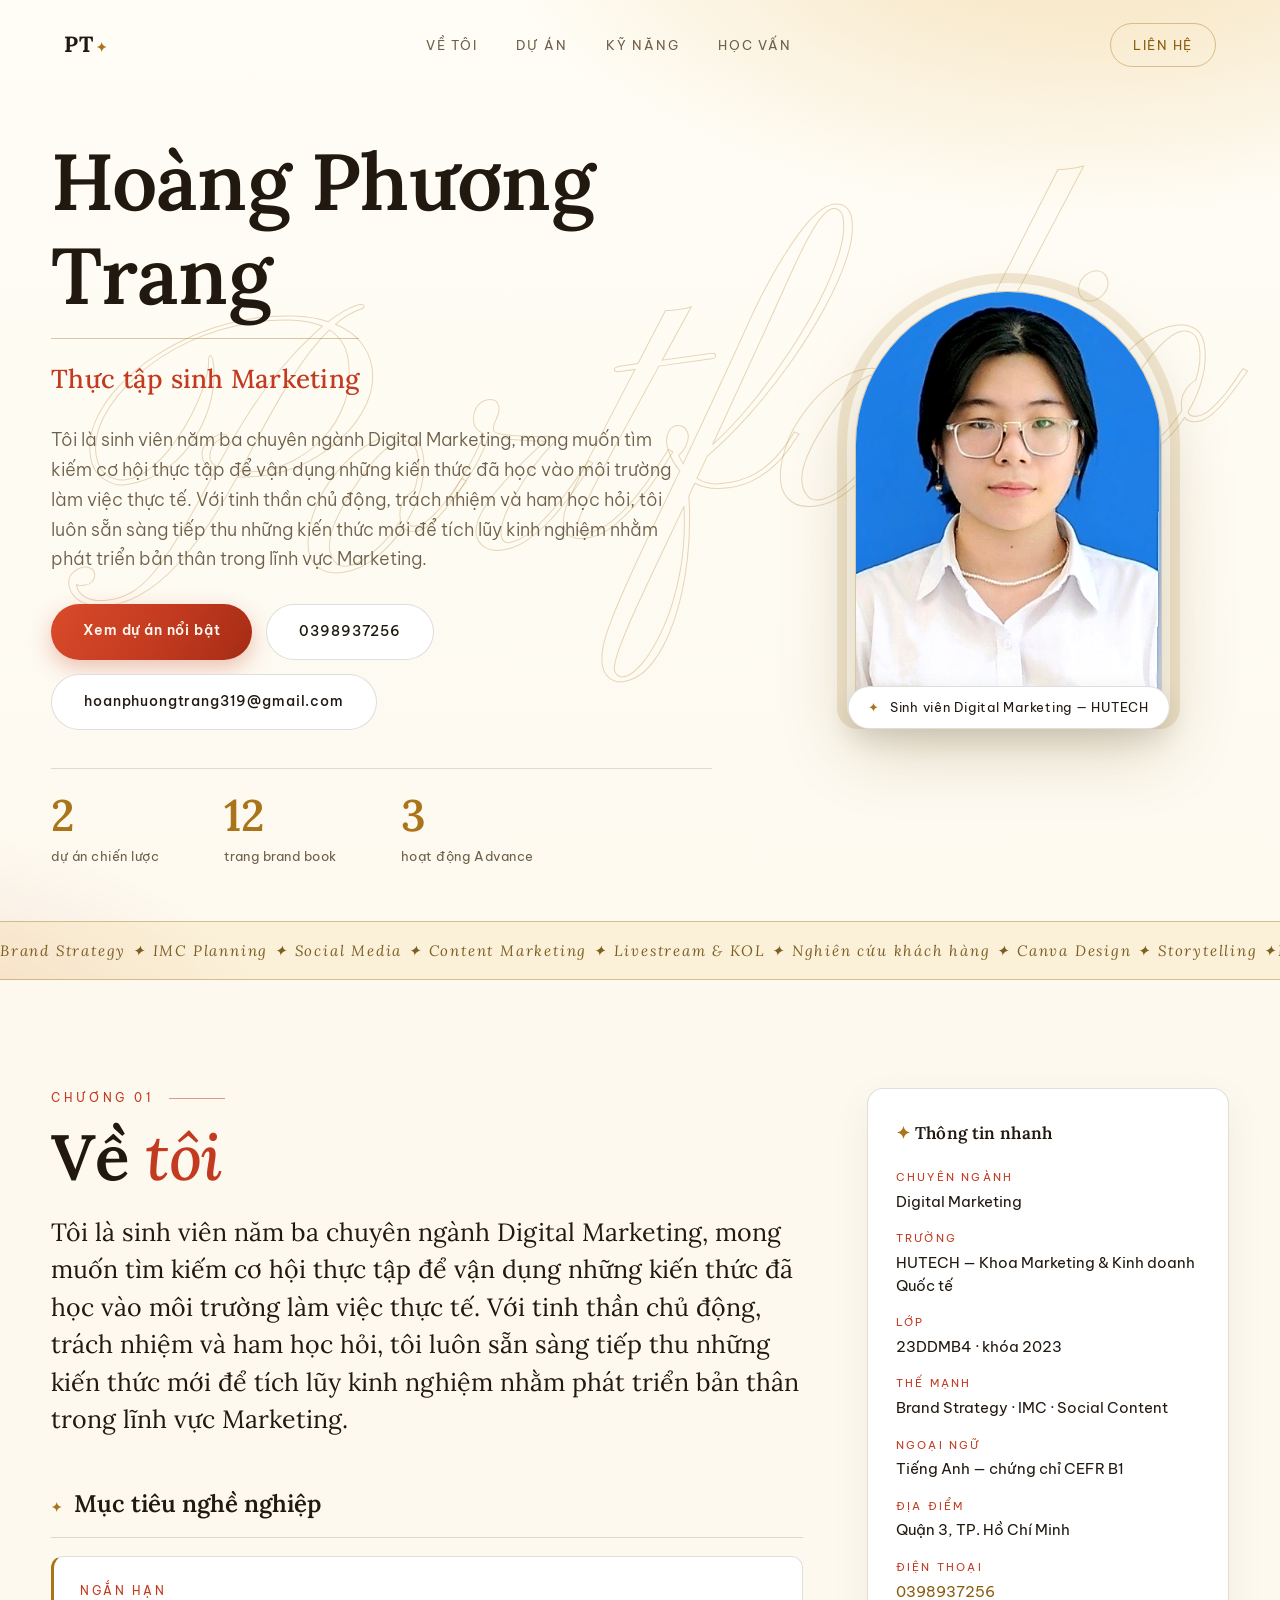
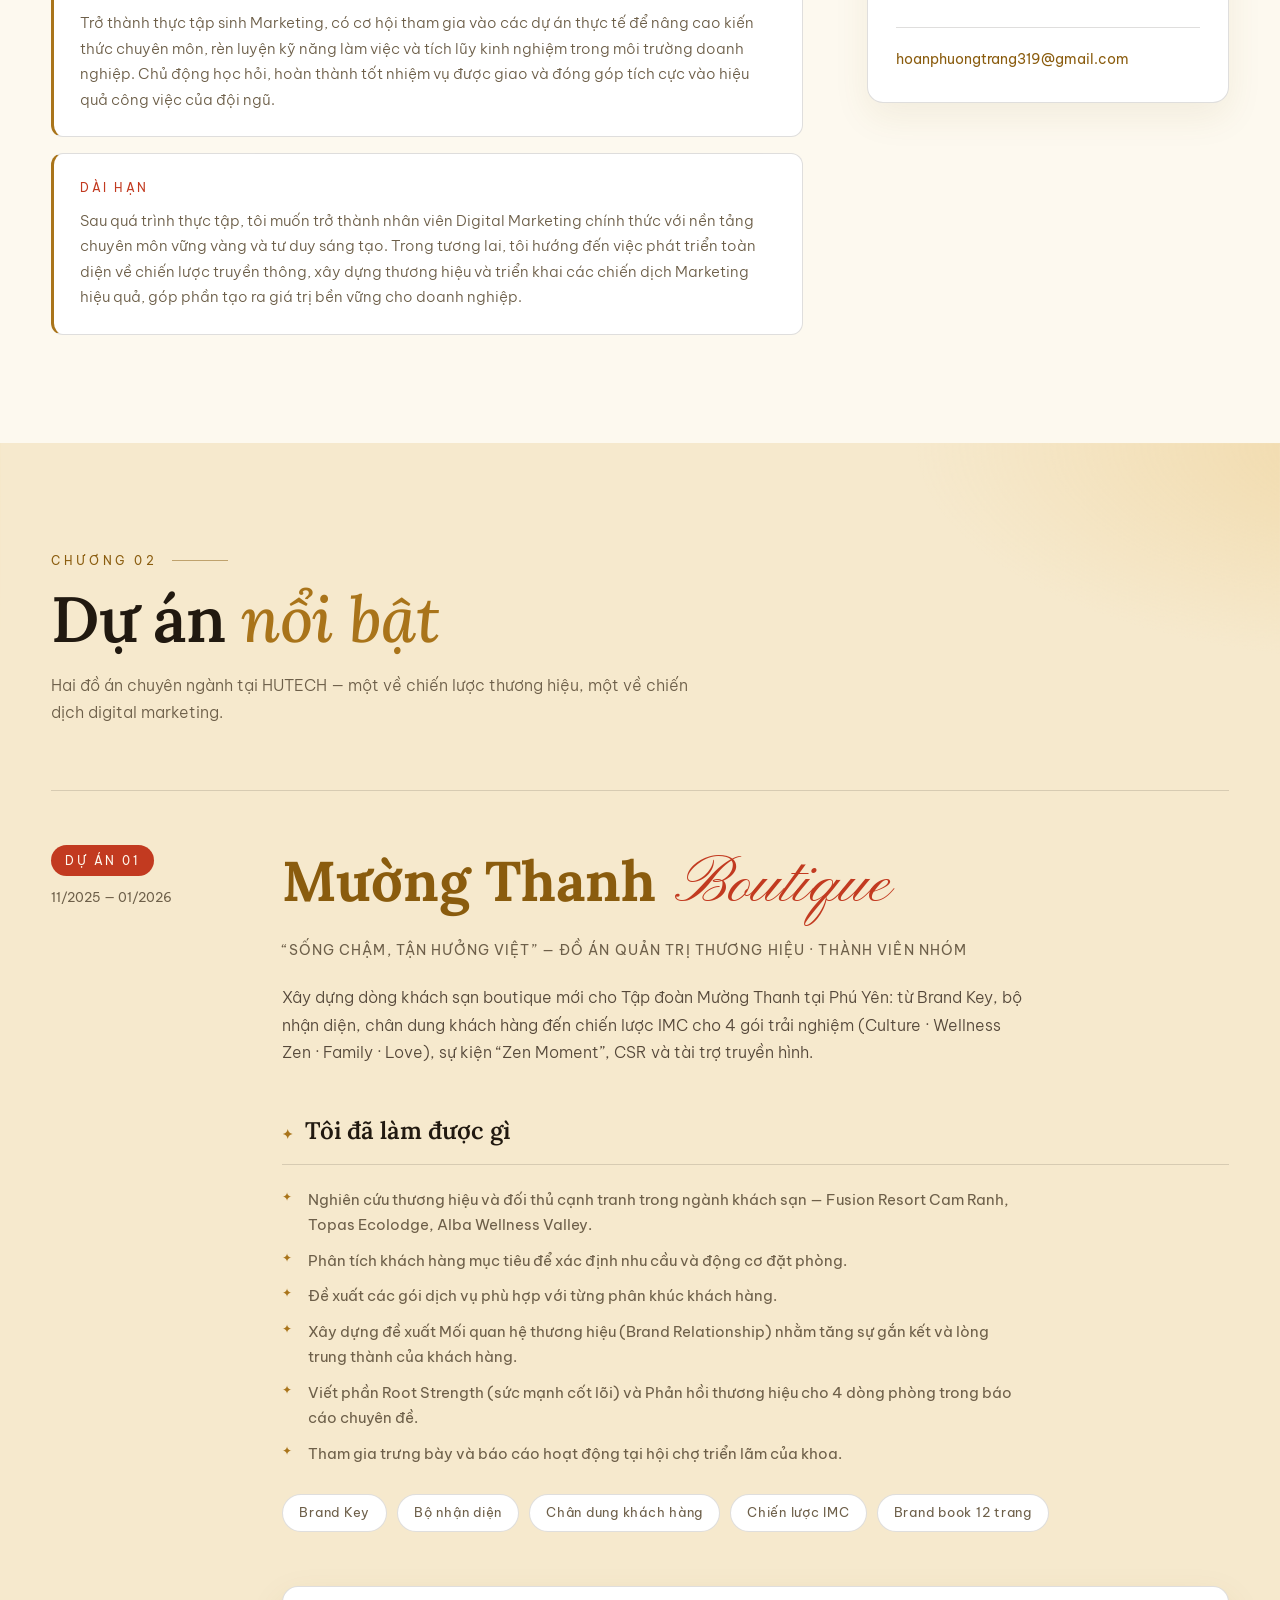
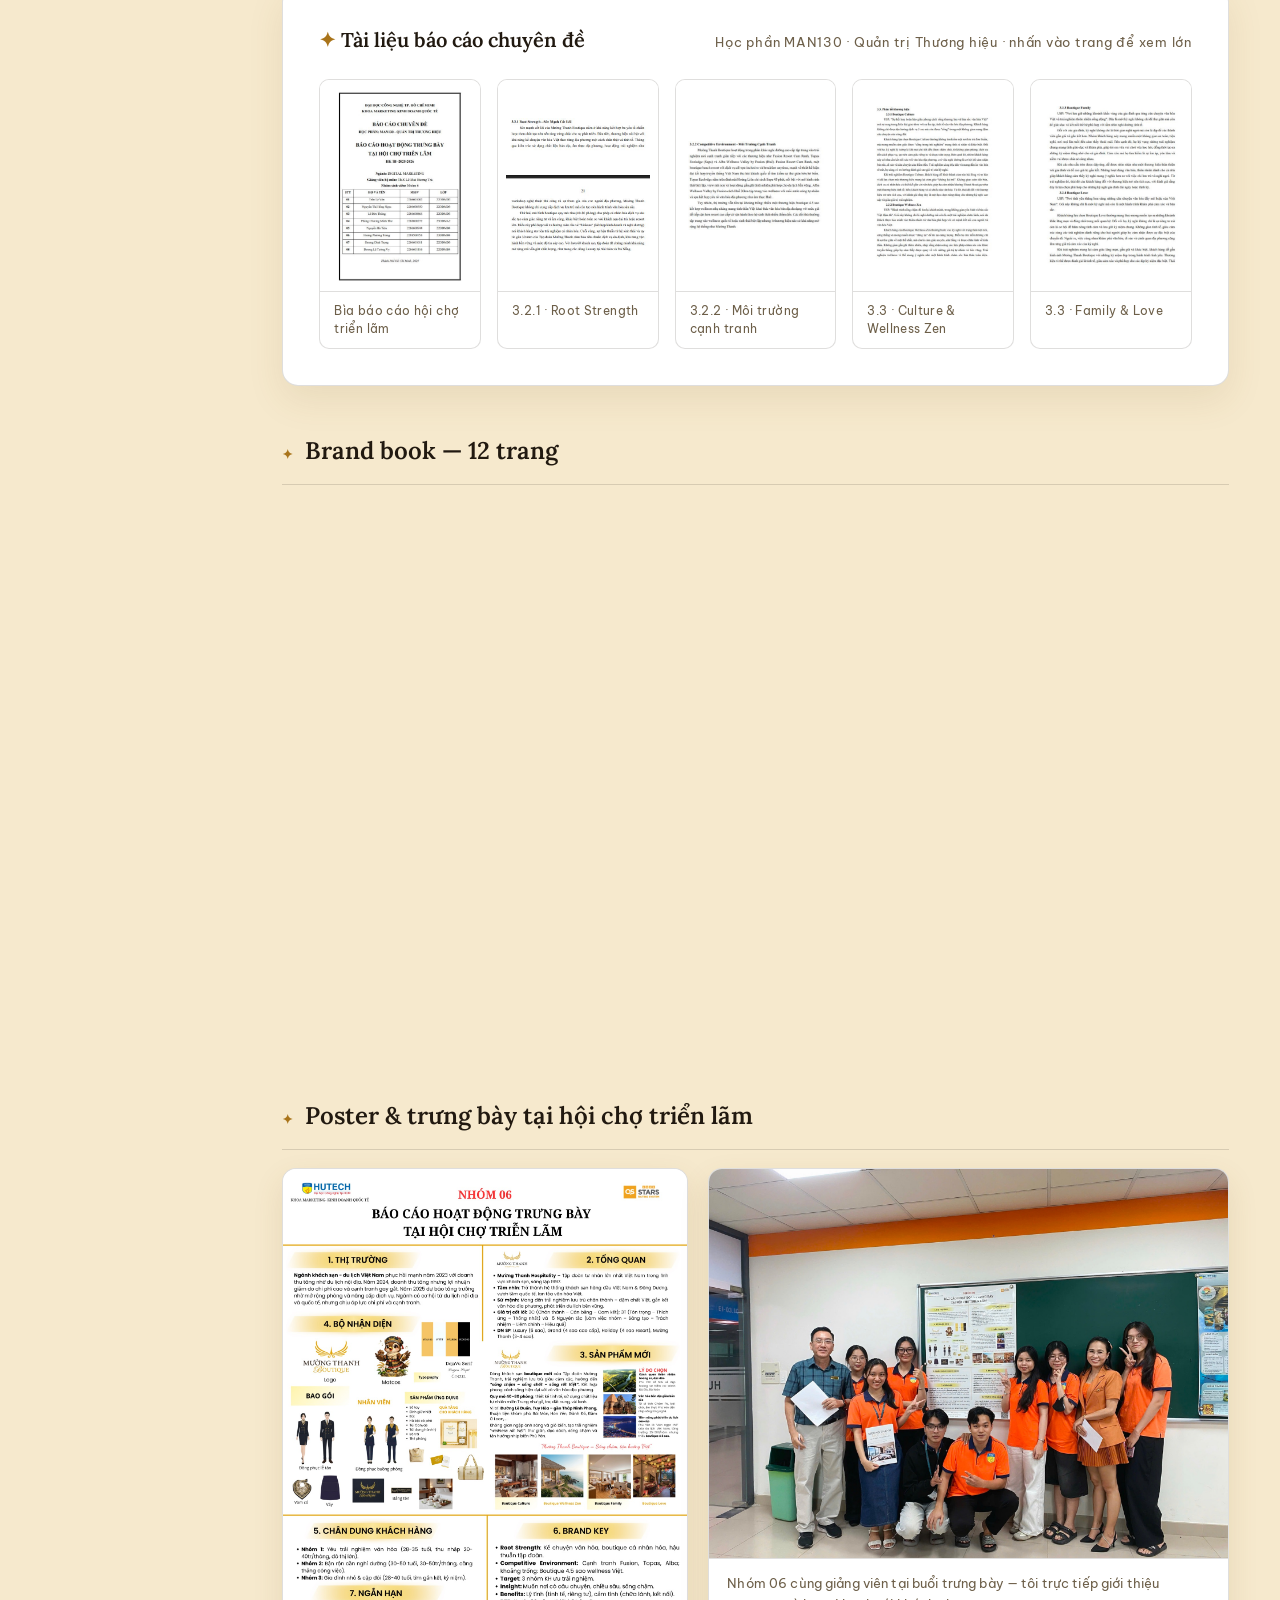
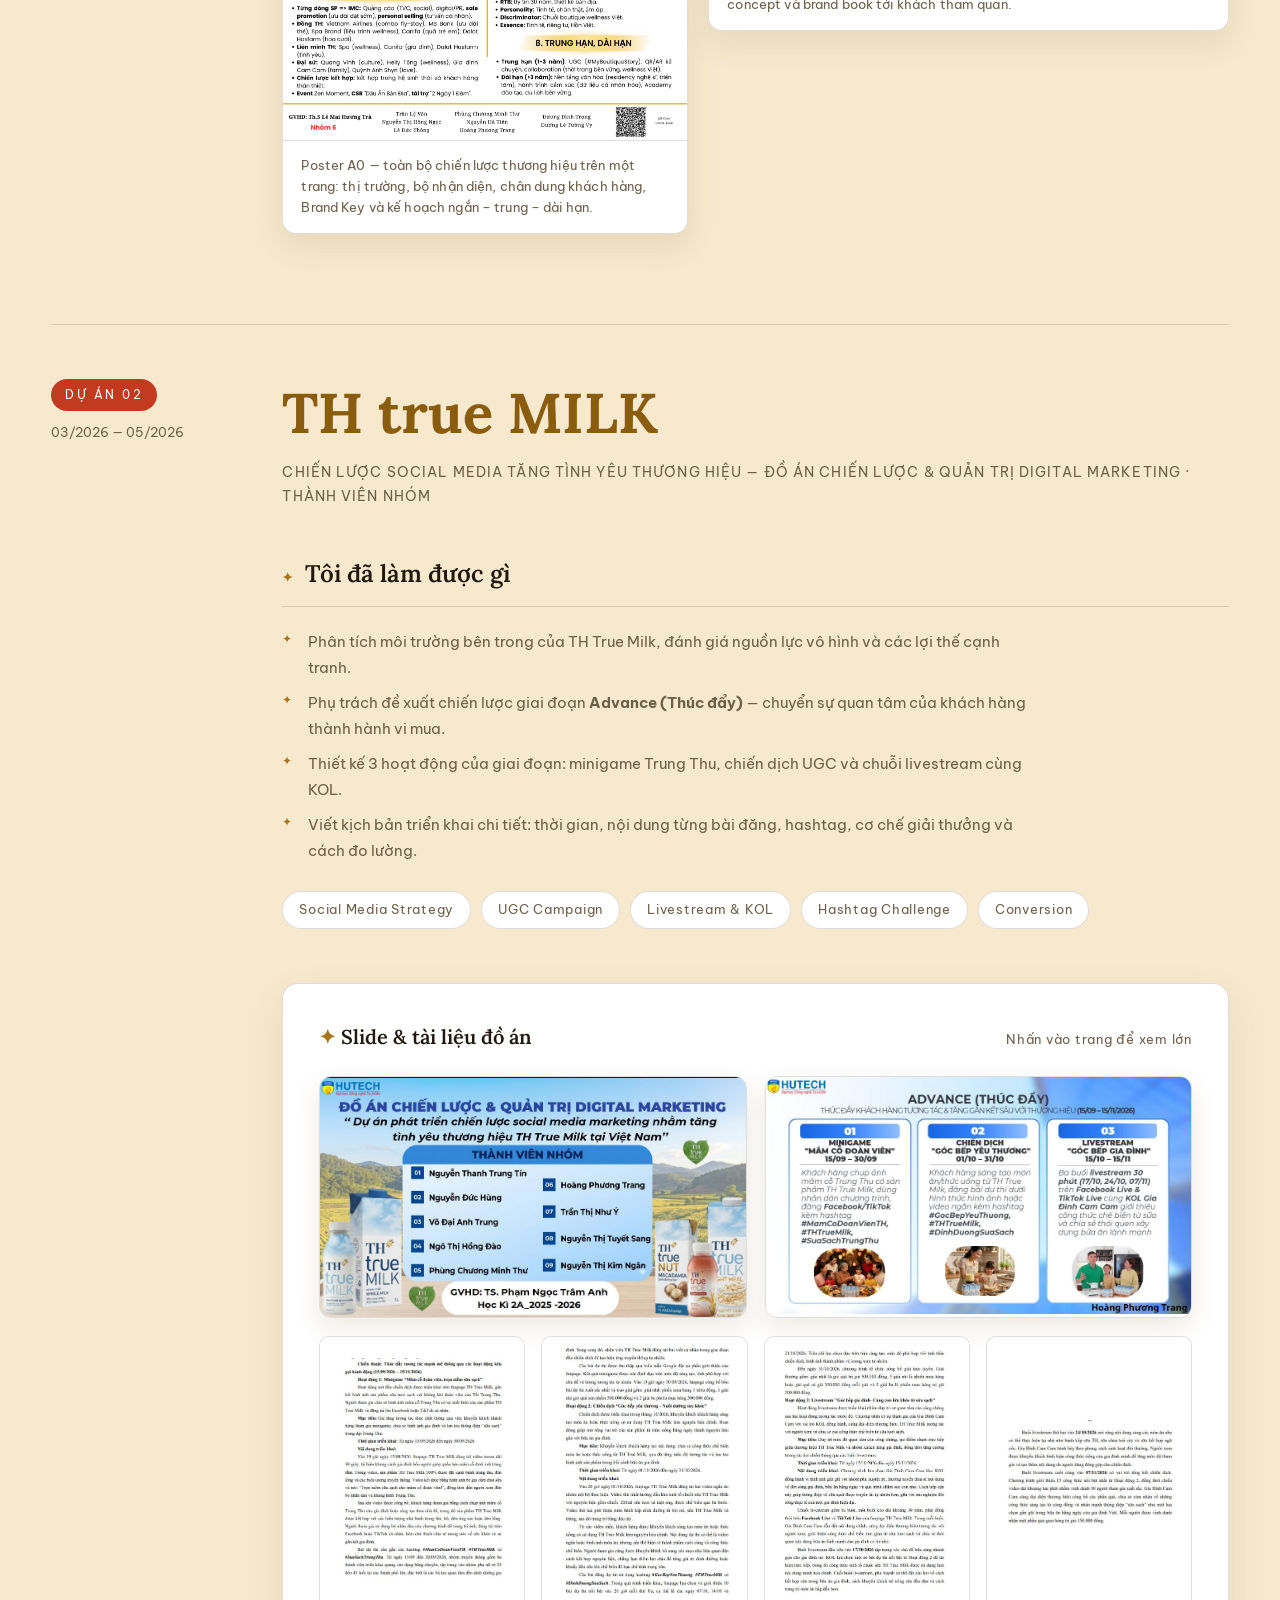
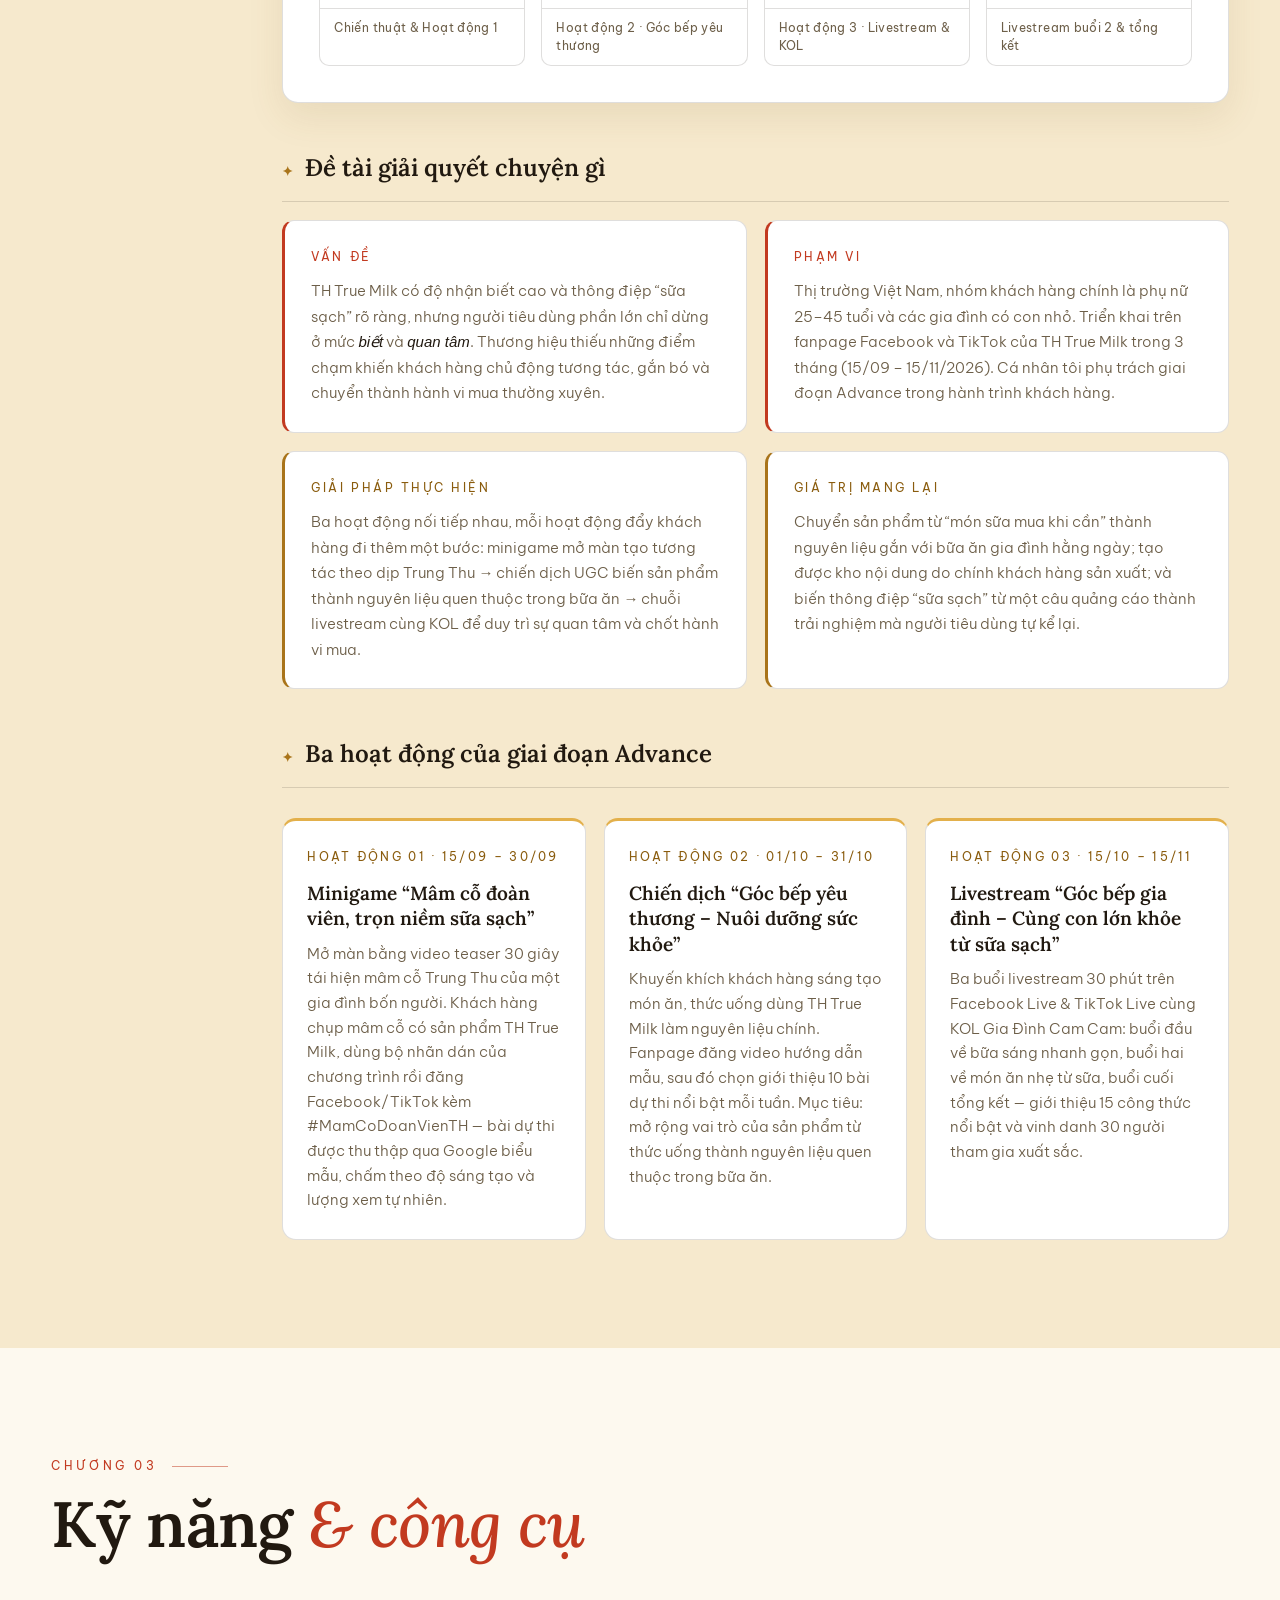
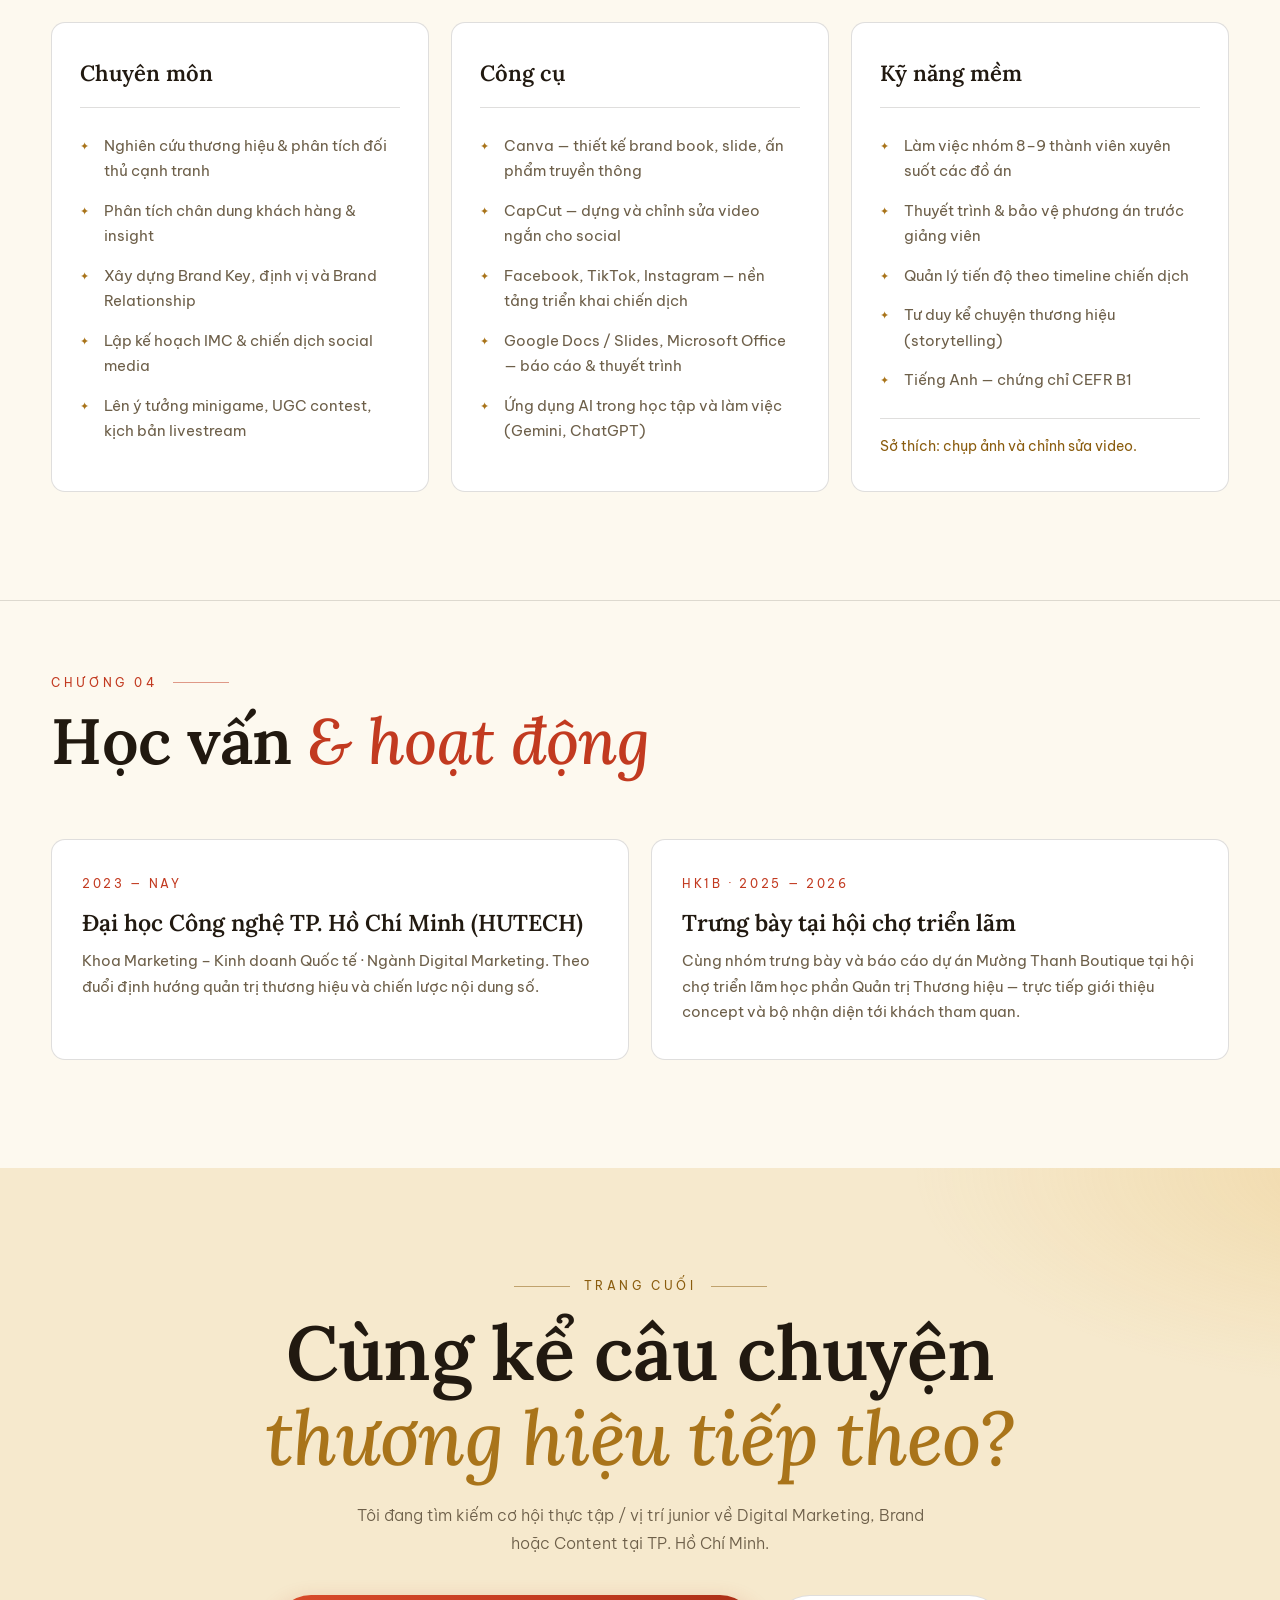
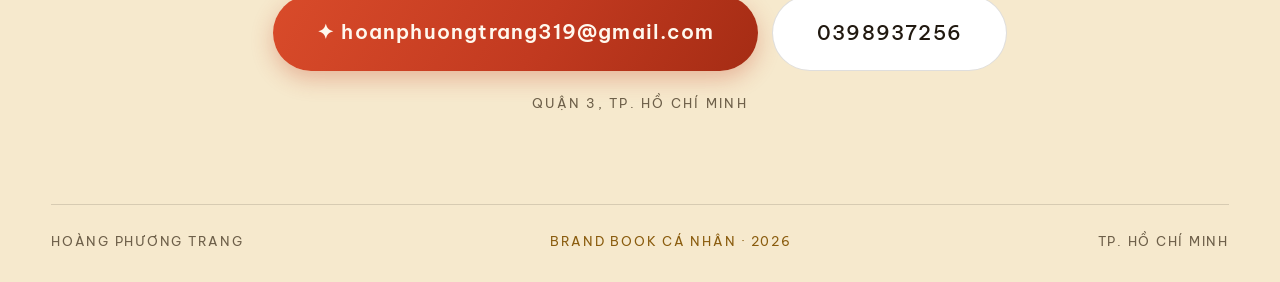
==== commit 4aa2f325: "Thêm poster A0 và ảnh nhóm trưng bày tại hội chợ triển lãm Co-Authored-By: Claude Opus 5 (1M context" ====
--- a/docs/index.html
+++ b/docs/index.html
@@ -8,7 +8,7 @@
 <link rel="preconnect" href="https://fonts.googleapis.com">
 <link rel="preconnect" href="https://fonts.gstatic.com" crossorigin>
 <link href="https://fonts.googleapis.com/css2?family=Be+Vietnam+Pro:ital,wght@0,300;0,400;0,500;0,600;0,700;1,400&family=Lora:ital,wght@0,400;0,500;0,600;0,700;1,400;1,500;1,600&family=Pinyon+Script&display=swap" rel="stylesheet">
-<link rel="stylesheet" href="css/style.css?v=8">
+<link rel="stylesheet" href="css/style.css?v=9">
 <link rel="icon" href="data:image/svg+xml,<svg xmlns='http://www.w3.org/2000/svg' viewBox='0 0 100 100'><text y='.9em' font-size='90'>✦</text></svg>">
 </head>
 <body>
@@ -220,6 +220,21 @@
             <!-- items injected by JS -->
           </div>
         </div>
+
+        <!-- 3. Poster & trưng bày triển lãm -->
+        <h4 class="block__title">Poster &amp; trưng bày tại hội chợ triển lãm</h4>
+        <div class="expo">
+          <figure class="expo__poster" data-full="assets/trienlam/poster.jpg" data-caption="Poster báo cáo hoạt động trưng bày tại hội chợ triển lãm — Nhóm 06, Khoa Marketing – Kinh doanh Quốc tế, HUTECH: thị trường, tổng quan Mường Thanh Hospitality, sản phẩm mới, bộ nhận diện, chân dung khách hàng, Brand Key và kế hoạch ngắn – trung – dài hạn">
+            <img src="assets/trienlam/poster.jpg" alt="Poster báo cáo hoạt động trưng bày dự án Mường Thanh Boutique của Nhóm 06" loading="lazy">
+            <figcaption>Poster A0 — toàn bộ chiến lược thương hiệu trên một trang: thị trường,
+            bộ nhận diện, chân dung khách hàng, Brand Key và kế hoạch ngắn – trung – dài hạn.</figcaption>
+          </figure>
+          <figure class="expo__photo" data-full="assets/trienlam/nhom.jpg" data-caption="Nhóm 06 cùng giảng viên tại buổi trưng bày hội chợ triển lãm học phần Quản trị Thương hiệu — trực tiếp giới thiệu concept và bộ nhận diện Mường Thanh Boutique tới khách tham quan">
+            <img src="assets/trienlam/nhom.jpg" alt="Nhóm 06 cùng giảng viên trước poster tại buổi trưng bày hội chợ triển lãm" loading="lazy">
+            <figcaption>Nhóm 06 cùng giảng viên tại buổi trưng bày — tôi trực tiếp giới thiệu
+            concept và brand book tới khách tham quan.</figcaption>
+          </figure>
+        </div>
       </div>
     </article>
 
@@ -446,6 +461,6 @@
   <button class="lightbox__arrow lightbox__arrow--next" id="lbNext" aria-label="Ảnh sau">→</button>
 </div>
 
-<script src="js/main.js?v=8"></script>
+<script src="js/main.js?v=9"></script>
 </body>
 </html>
--- a/docs/css/style.css
+++ b/docs/css/style.css
@@ -506,6 +506,27 @@
   padding: 10px 14px; line-height: 1.5;
 }
 
+/* ---------- poster & trưng bày triển lãm ---------- */
+.expo {
+  display: grid; grid-template-columns: minmax(0, .78fr) minmax(0, 1fr);
+  gap: 20px; align-items: start;
+}
+.expo figure {
+  background: var(--card); border: 1px solid var(--line);
+  border-radius: 14px; overflow: hidden; cursor: zoom-in;
+  box-shadow: 0 12px 30px rgba(120, 88, 30, .12);
+  transition: transform .4s var(--ease), box-shadow .4s;
+}
+.expo figure:hover { transform: translateY(-6px); box-shadow: 0 26px 54px rgba(120, 88, 30, .22); }
+.expo img { width: 100%; height: auto; background: #fff; }
+.expo figcaption {
+  font-size: 13px; color: var(--mut); line-height: 1.6;
+  padding: 14px 18px 16px; letter-spacing: .01em;
+  border-top: 1px solid var(--line);
+}
+/* ảnh nhóm dán trên cùng cột phải, cân với poster dọc */
+.expo__photo { position: sticky; top: 96px; }
+
 /* ---------- advance / TH ---------- */
 .advance {
   display: grid; grid-template-columns: repeat(3, 1fr);
@@ -673,6 +694,8 @@
 @media (max-width: 960px) {
   .skills, .advance, .evidence__grid, .evidence__grid--5 { grid-template-columns: 1fr 1fr; }
   .brief { grid-template-columns: 1fr; }
+  .expo { grid-template-columns: 1fr; }
+  .expo__photo { position: static; }
   .about { grid-template-columns: 1fr; }
   .hero__inner { grid-template-columns: 1fr; text-align: left; padding-top: 108px; }
   .hero__portrait { order: -1; justify-self: start; }
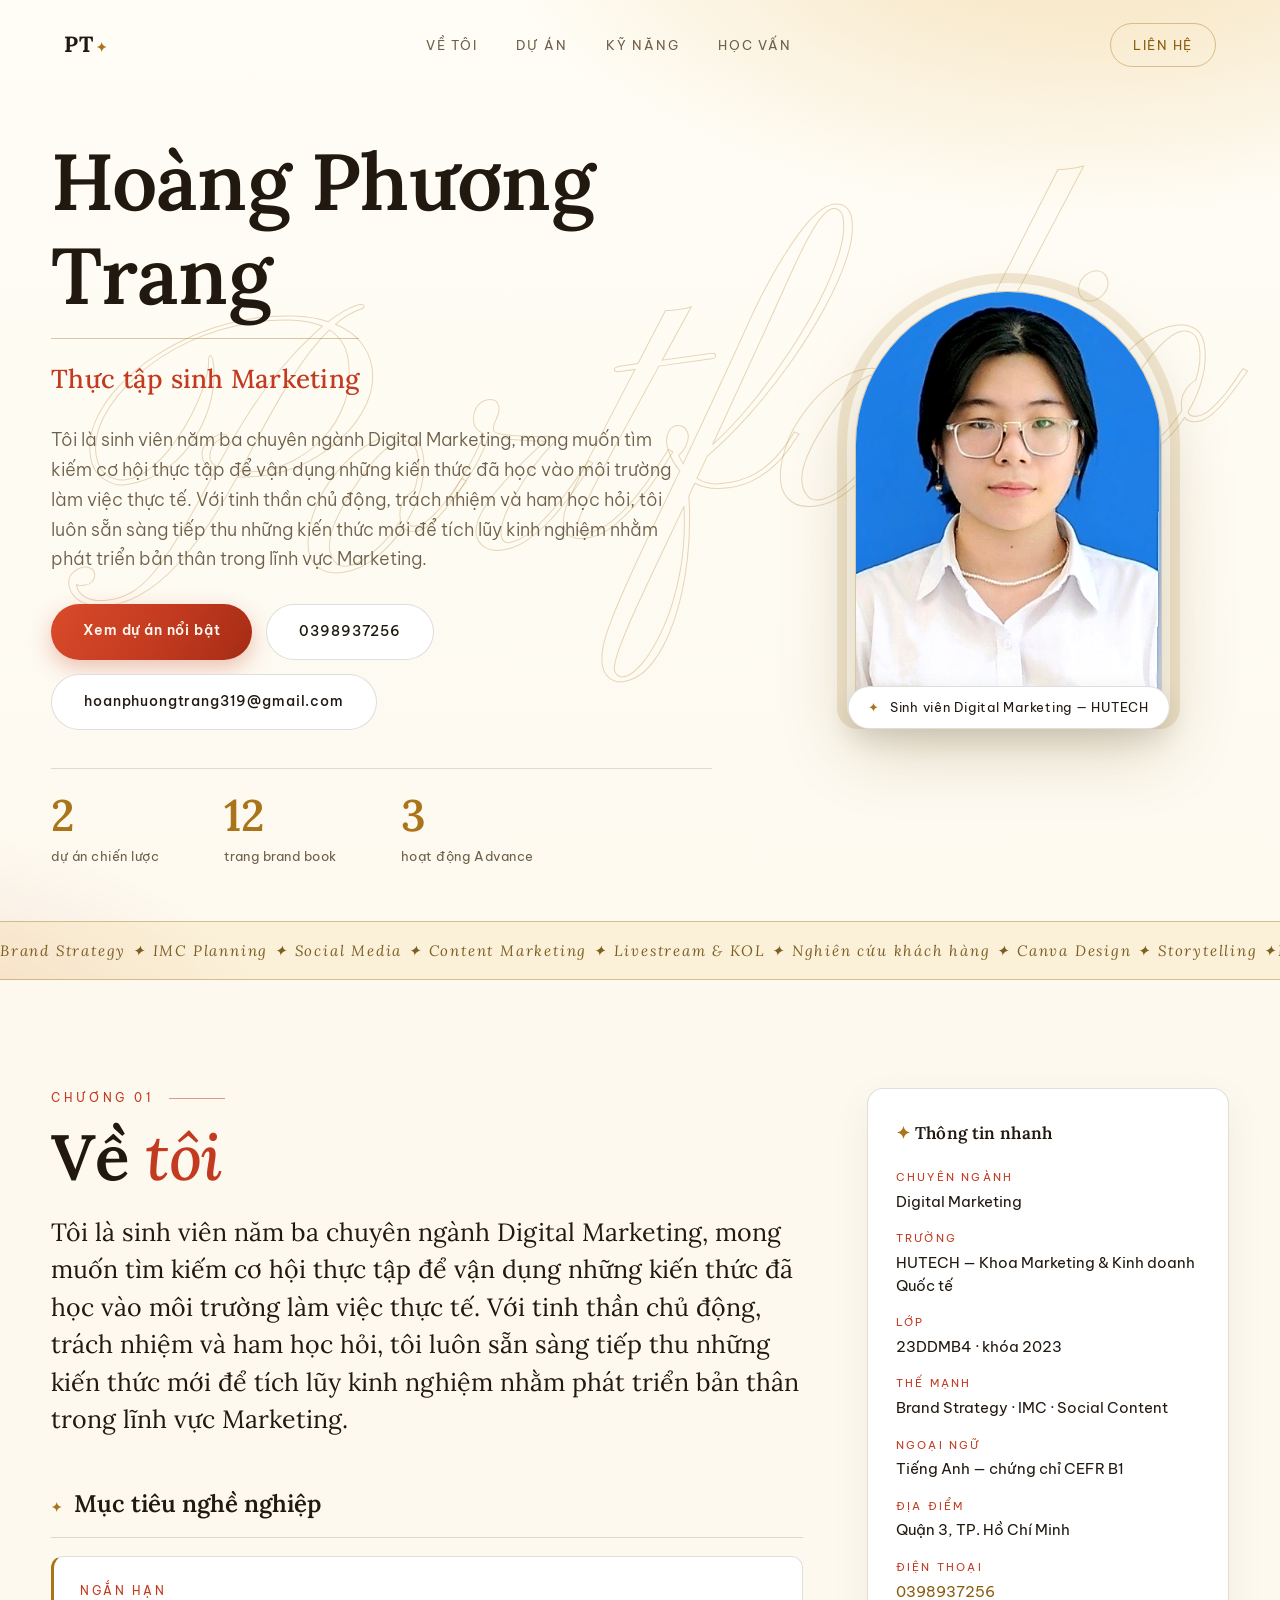
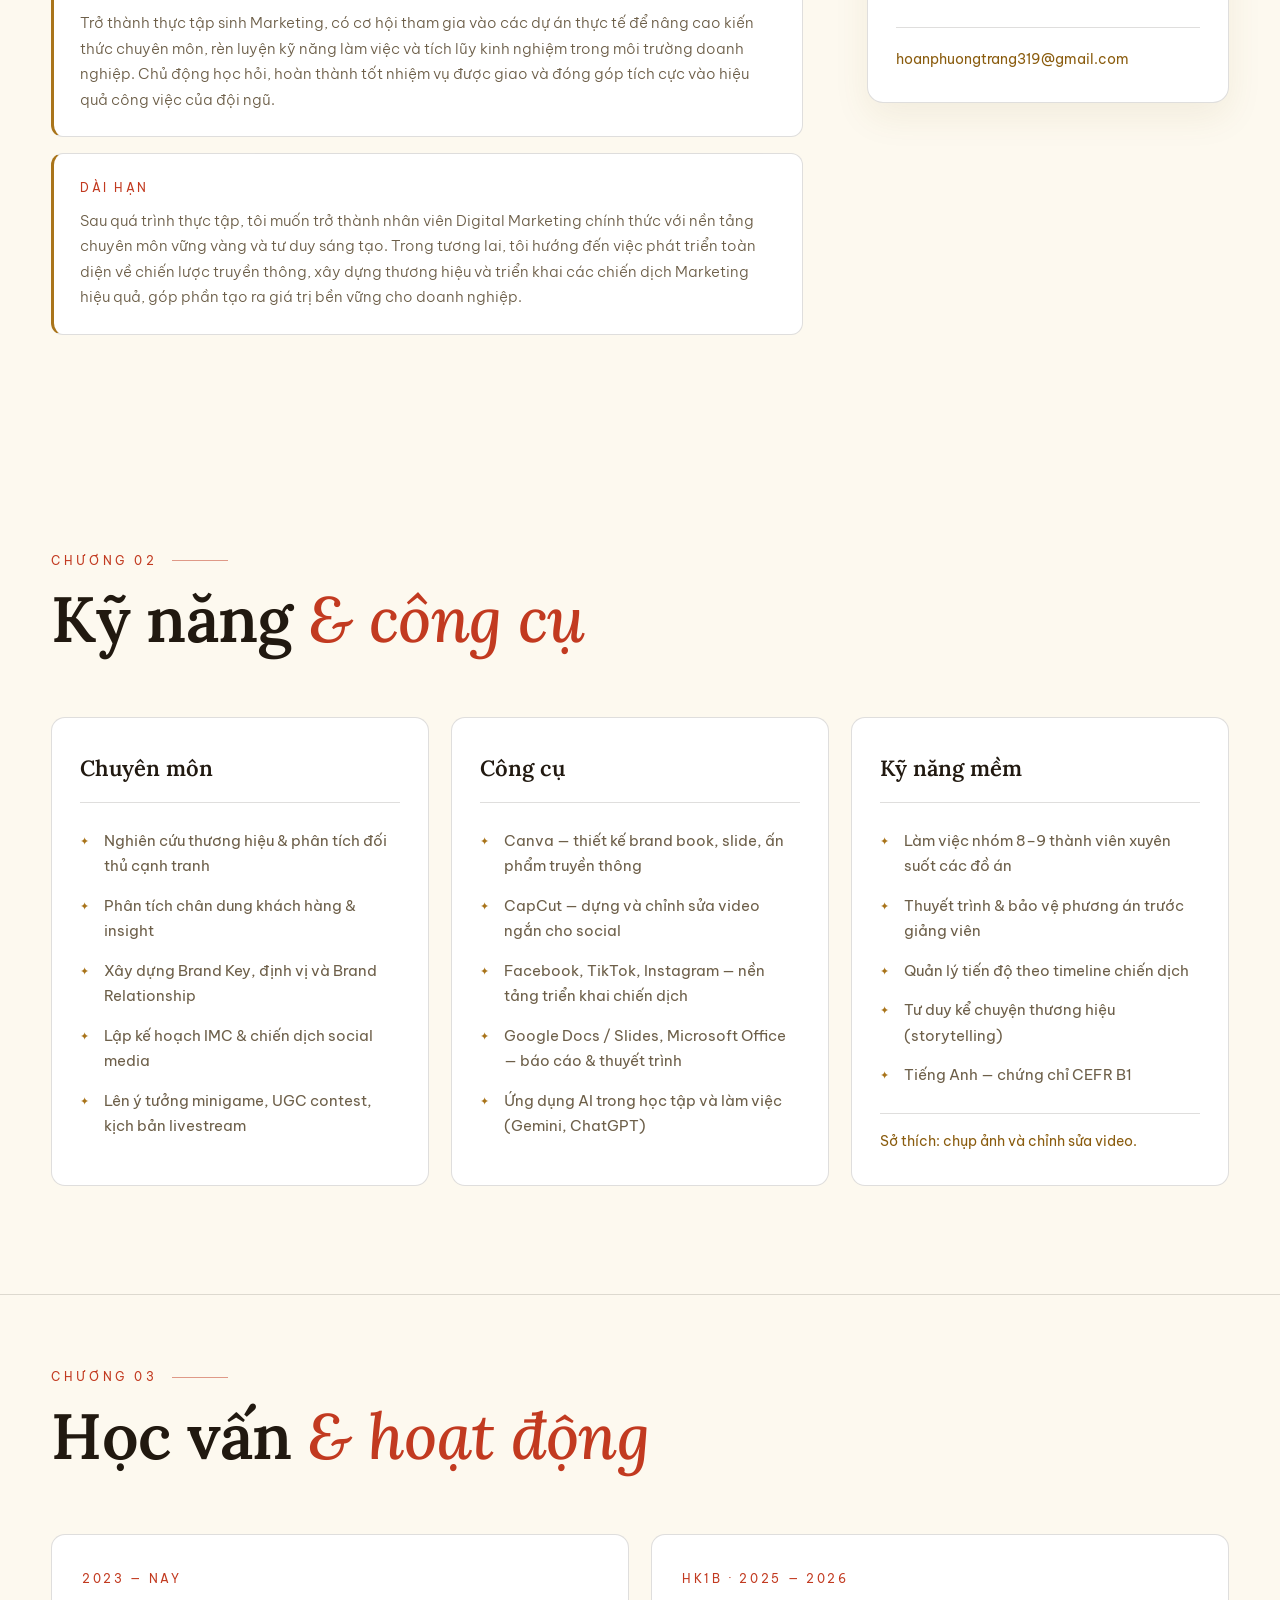
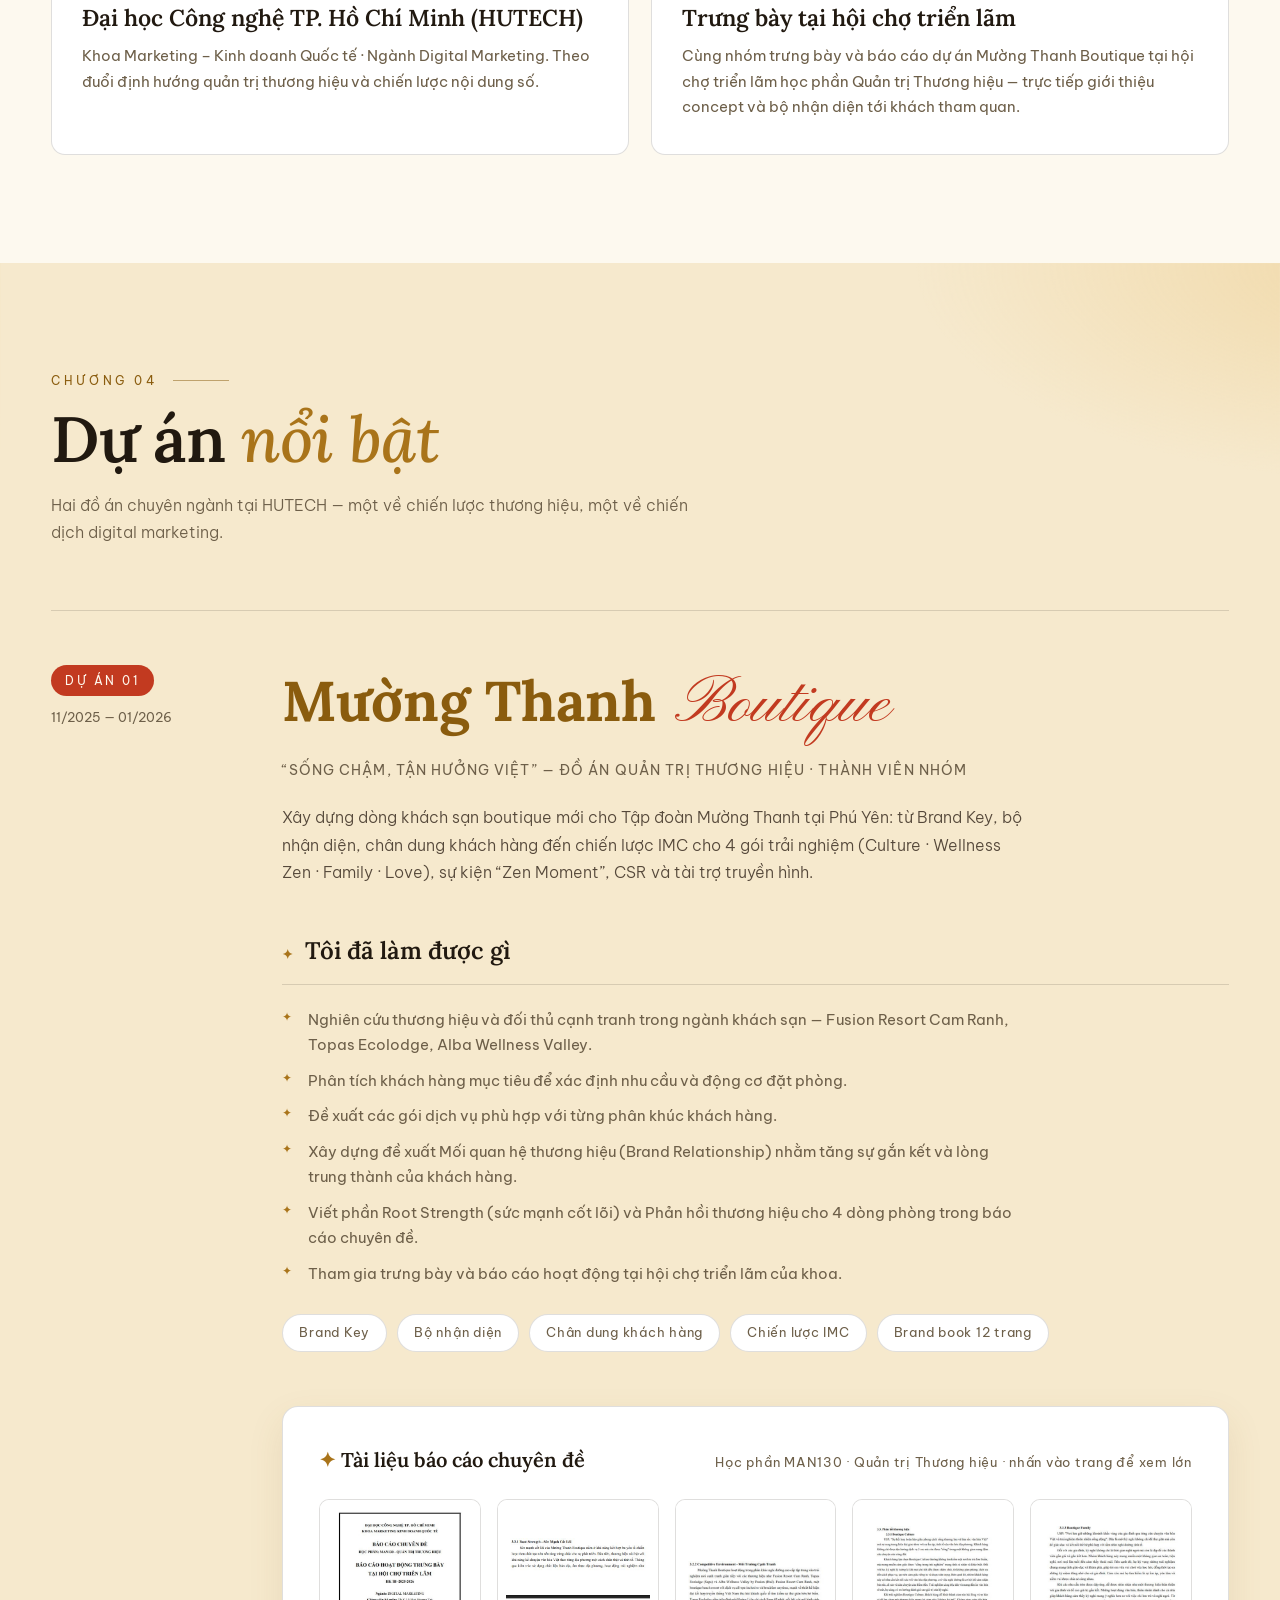
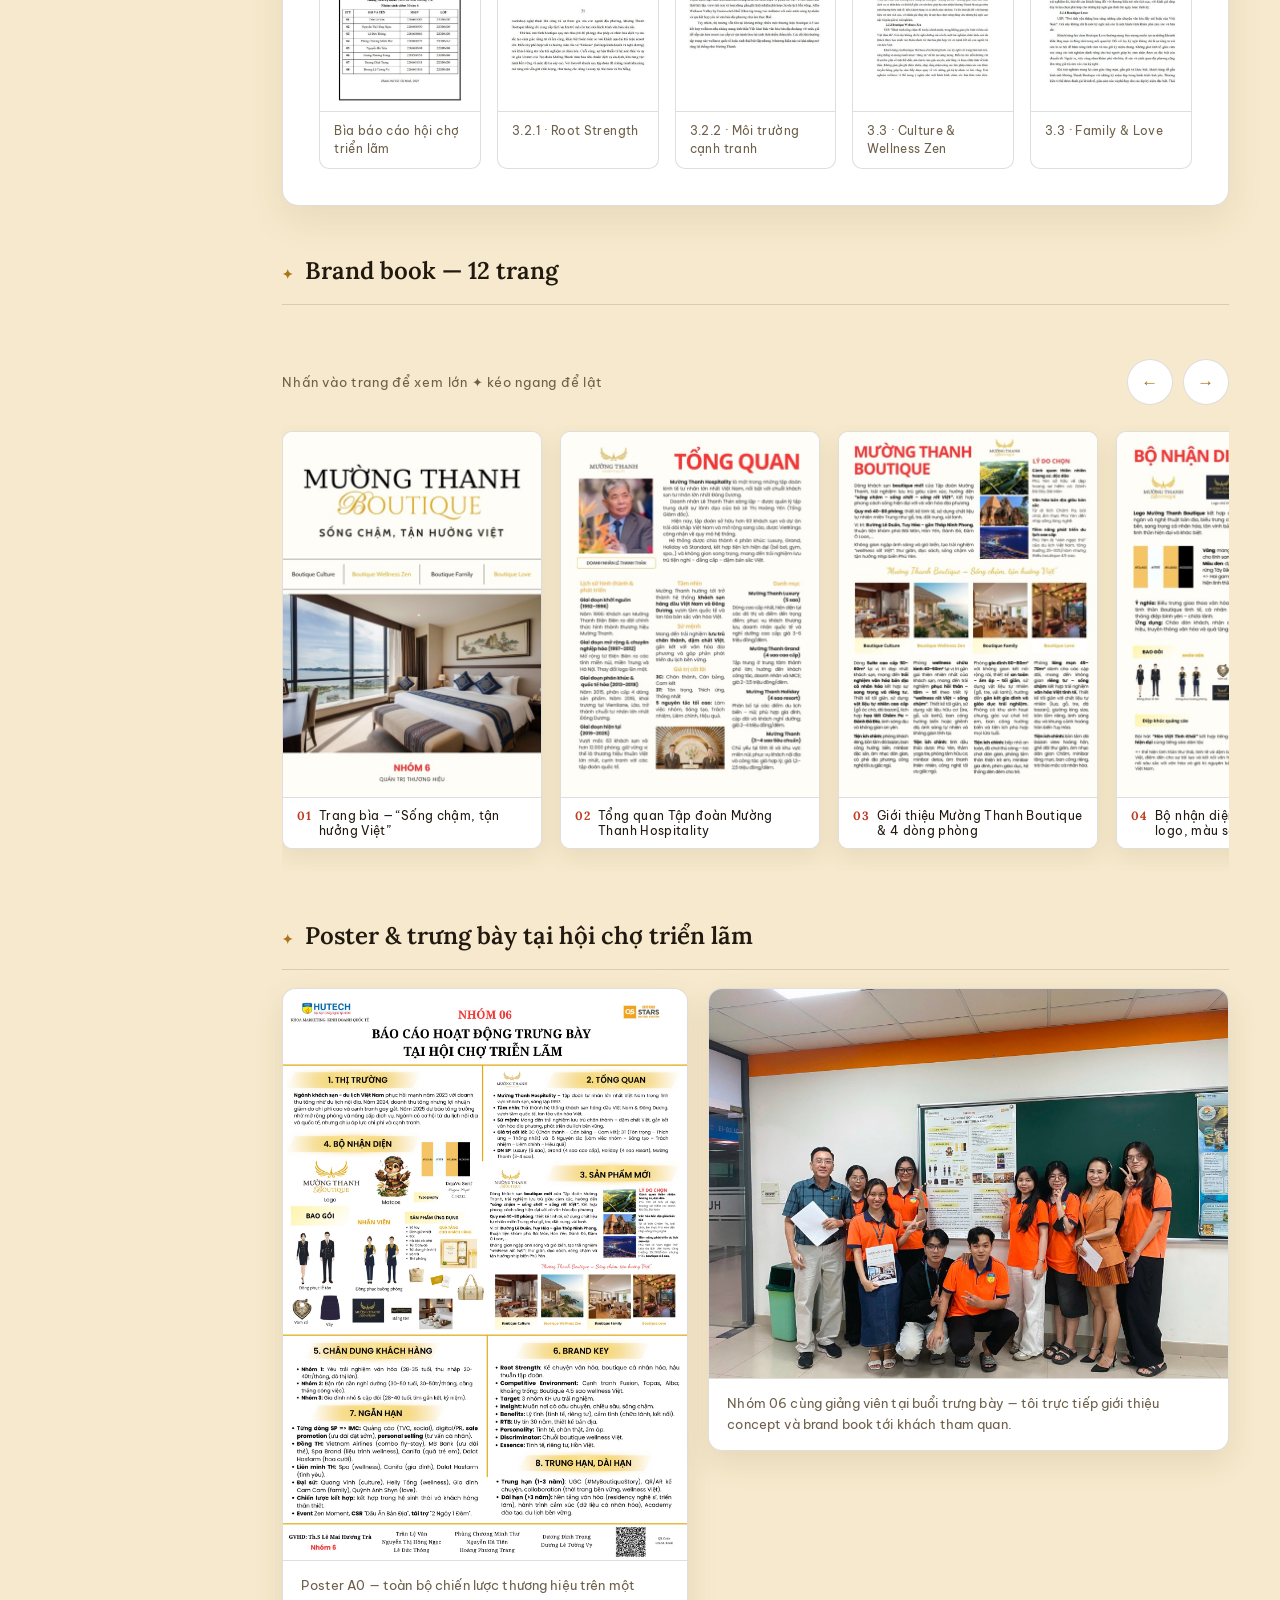
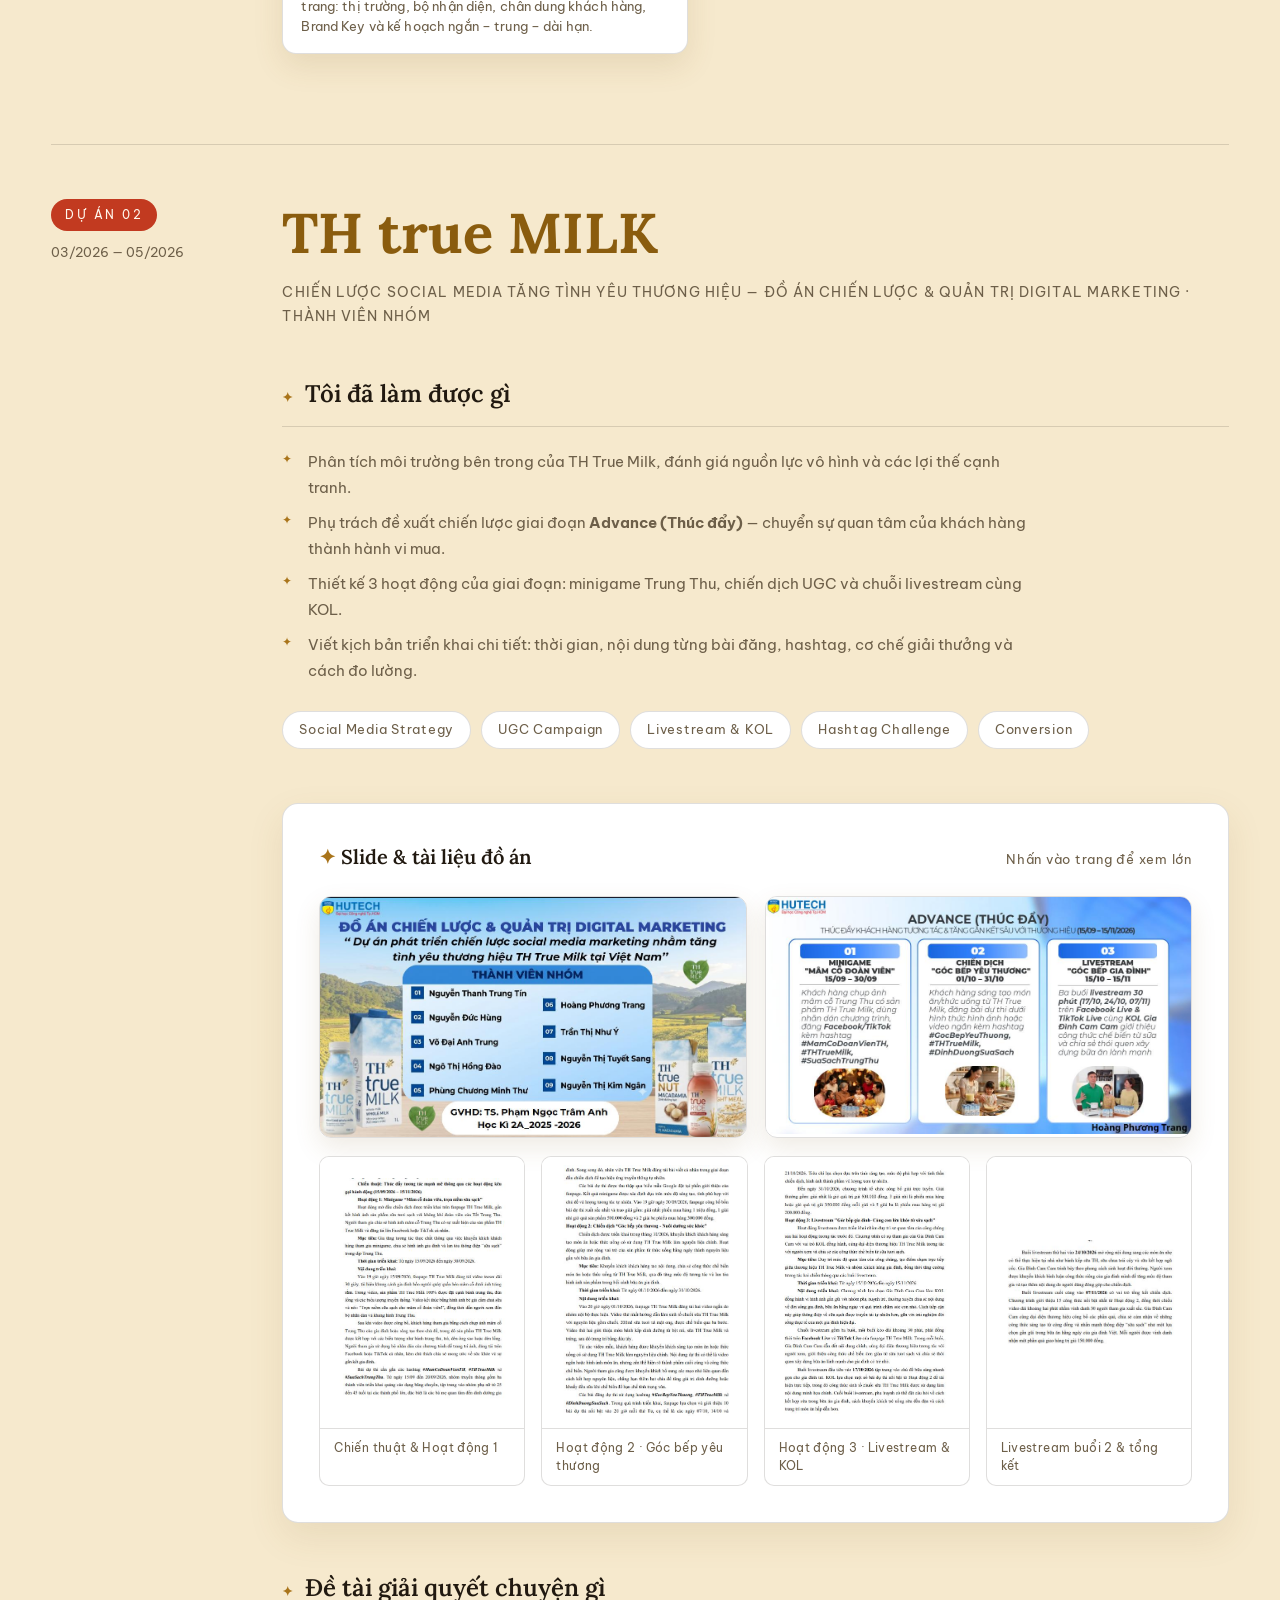
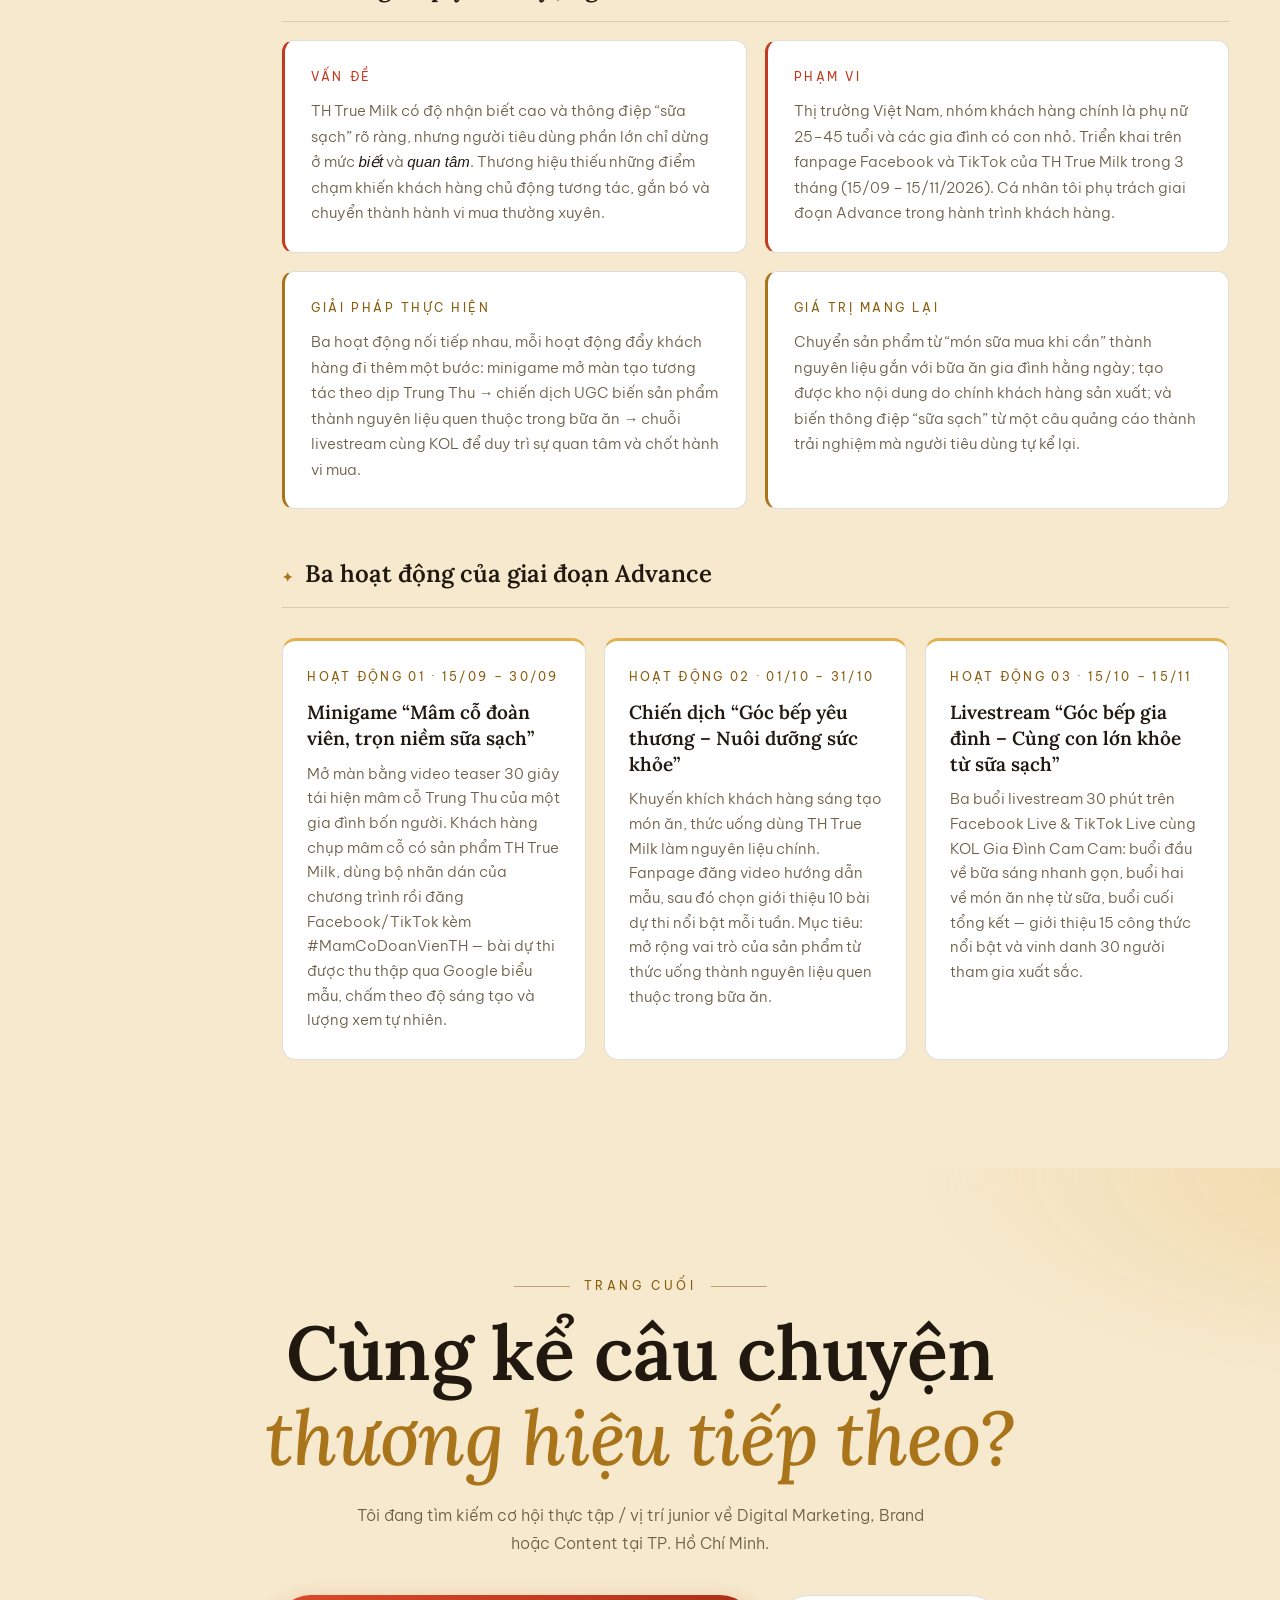
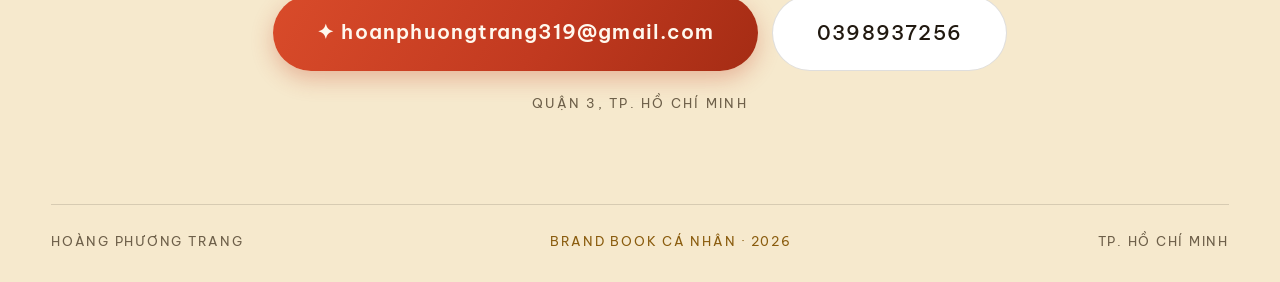
==== commit 46355629: "Đưa Kỹ năng và Học vấn lên trước Dự án nổi bật Thứ tự trang mới: Về tôi → Kỹ năng & công cụ → Học vấ" ====
--- a/docs/index.html
+++ b/docs/index.html
@@ -8,7 +8,7 @@
 <link rel="preconnect" href="https://fonts.googleapis.com">
 <link rel="preconnect" href="https://fonts.gstatic.com" crossorigin>
 <link href="https://fonts.googleapis.com/css2?family=Be+Vietnam+Pro:ital,wght@0,300;0,400;0,500;0,600;0,700;1,400&family=Lora:ital,wght@0,400;0,500;0,600;0,700;1,400;1,500;1,600&family=Pinyon+Script&display=swap" rel="stylesheet">
-<link rel="stylesheet" href="css/style.css?v=9">
+<link rel="stylesheet" href="css/style.css?v=10">
 <link rel="icon" href="data:image/svg+xml,<svg xmlns='http://www.w3.org/2000/svg' viewBox='0 0 100 100'><text y='.9em' font-size='90'>✦</text></svg>">
 </head>
 <body>
@@ -135,234 +135,12 @@
   </div>
 </section>
 
-<!-- ===== DỰ ÁN ===== -->
-<section class="section section--ink" id="du-an">
-  <div class="container">
-    <header class="section__head reveal">
-      <p class="chapter chapter--gold">Chương 02</p>
-      <h2 class="section__title">Dự án <em>nổi bật</em></h2>
-      <p class="section__sub">
-        Hai đồ án chuyên ngành tại HUTECH — một về chiến lược thương hiệu,
-        một về chiến dịch digital marketing.
-      </p>
-    </header>
-
-    <!-- ===================== DỰ ÁN 01 ===================== -->
-    <article class="project reveal">
-      <div class="project__meta">
-        <p class="project__index">Dự án 01</p>
-        <p class="project__time">11/2025 — 01/2026</p>
-      </div>
-      <div class="project__body">
-        <h3 class="project__title">Mường Thanh <span class="script-accent">Boutique</span></h3>
-        <p class="project__tagline">“Sống chậm, tận hưởng Việt” — Đồ án Quản trị Thương hiệu · Thành viên nhóm</p>
-        <p class="project__desc">
-          Xây dựng dòng khách sạn boutique mới cho Tập đoàn Mường Thanh tại Phú Yên:
-          từ Brand Key, bộ nhận diện, chân dung khách hàng đến chiến lược IMC cho
-          4 gói trải nghiệm (Culture · Wellness Zen · Family · Love), sự kiện
-          “Zen Moment”, CSR và tài trợ truyền hình.
-        </p>
-
-        <h4 class="block__title">Tôi đã làm được gì</h4>
-        <ul class="project__roles">
-          <li>Nghiên cứu thương hiệu và đối thủ cạnh tranh trong ngành khách sạn — Fusion Resort Cam Ranh, Topas Ecolodge, Alba Wellness Valley.</li>
-          <li>Phân tích khách hàng mục tiêu để xác định nhu cầu và động cơ đặt phòng.</li>
-          <li>Đề xuất các gói dịch vụ phù hợp với từng phân khúc khách hàng.</li>
-          <li>Xây dựng đề xuất Mối quan hệ thương hiệu (Brand Relationship) nhằm tăng sự gắn kết và lòng trung thành của khách hàng.</li>
-          <li>Viết phần Root Strength (sức mạnh cốt lõi) và Phản hồi thương hiệu cho 4 dòng phòng trong báo cáo chuyên đề.</li>
-          <li>Tham gia trưng bày và báo cáo hoạt động tại hội chợ triển lãm của khoa.</li>
-        </ul>
-        <div class="tags">
-          <span>Brand Key</span><span>Bộ nhận diện</span><span>Chân dung khách hàng</span><span>Chiến lược IMC</span><span>Brand book 12 trang</span>
-        </div>
-
-        <!-- 1. Minh chứng tài liệu -->
-        <div class="evidence reveal">
-          <div class="evidence__head">
-            <p class="evidence__title">✦ Tài liệu báo cáo chuyên đề</p>
-            <p class="evidence__hint">Học phần MAN130 · Quản trị Thương hiệu · nhấn vào trang để xem lớn</p>
-          </div>
-          <div class="evidence__grid evidence__grid--5">
-            <figure class="evidence__item" data-full="assets/minhchung/01.jpg" data-caption="Bìa báo cáo chuyên đề — Báo cáo hoạt động trưng bày tại hội chợ triển lãm (MAN130 · Quản trị Thương hiệu · HK1B 2025–2026)">
-              <img src="assets/minhchung/01.jpg" alt="Bìa báo cáo hoạt động trưng bày tại hội chợ triển lãm" loading="lazy">
-              <figcaption>Bìa báo cáo hội chợ triển lãm</figcaption>
-            </figure>
-            <figure class="evidence__item" data-full="assets/minhchung/05.jpg" data-caption="Trích mục 3.2.1 — Root Strength (Sức mạnh cốt lõi): khả năng kể chuyện văn hóa Việt theo từng địa phương, kiến trúc dùng chất liệu bản địa, ẩm thực và workshop nghệ thuật thủ công; quy mô nhỏ 40–80 phòng cho phép cá nhân hóa dịch vụ">
-              <img src="assets/minhchung/05.jpg" alt="Trang Root Strength — sức mạnh cốt lõi" loading="lazy">
-              <figcaption>3.2.1 · Root Strength</figcaption>
-            </figure>
-            <figure class="evidence__item" data-full="assets/minhchung/02.jpg" data-caption="Trích mục 3.2.2 — Phân tích môi trường cạnh tranh: Fusion Resort Cam Ranh, Topas Ecolodge, Alba Wellness Valley">
-              <img src="assets/minhchung/02.jpg" alt="Trang phân tích môi trường cạnh tranh" loading="lazy">
-              <figcaption>3.2.2 · Môi trường cạnh tranh</figcaption>
-            </figure>
-            <figure class="evidence__item" data-full="assets/minhchung/03.jpg" data-caption="Trích mục 3.3 — Phản hồi thương hiệu: USP và cảm nhận khách hàng của gói Boutique Culture &amp; Boutique Wellness Zen">
-              <img src="assets/minhchung/03.jpg" alt="Trang phản hồi thương hiệu Boutique Culture và Wellness Zen" loading="lazy">
-              <figcaption>3.3 · Culture &amp; Wellness Zen</figcaption>
-            </figure>
-            <figure class="evidence__item" data-full="assets/minhchung/04.jpg" data-caption="Trích mục 3.3 — Phản hồi thương hiệu: USP và cảm nhận khách hàng của gói Boutique Family &amp; Boutique Love">
-              <img src="assets/minhchung/04.jpg" alt="Trang phản hồi thương hiệu Boutique Family và Boutique Love" loading="lazy">
-              <figcaption>3.3 · Family &amp; Love</figcaption>
-            </figure>
-          </div>
-        </div>
-
-        <!-- 2. Brand book -->
-        <h4 class="block__title">Brand book — 12 trang</h4>
-        <div class="gallery reveal">
-          <div class="gallery__head">
-            <p class="gallery__hint">Nhấn vào trang để xem lớn ✦ kéo ngang để lật</p>
-            <div class="gallery__nav">
-              <button id="galPrev" aria-label="Trang trước">←</button>
-              <button id="galNext" aria-label="Trang sau">→</button>
-            </div>
-          </div>
-          <div class="gallery__track" id="galleryTrack">
-            <!-- items injected by JS -->
-          </div>
-        </div>
-
-        <!-- 3. Poster & trưng bày triển lãm -->
-        <h4 class="block__title">Poster &amp; trưng bày tại hội chợ triển lãm</h4>
-        <div class="expo">
-          <figure class="expo__poster" data-full="assets/trienlam/poster.jpg" data-caption="Poster báo cáo hoạt động trưng bày tại hội chợ triển lãm — Nhóm 06, Khoa Marketing – Kinh doanh Quốc tế, HUTECH: thị trường, tổng quan Mường Thanh Hospitality, sản phẩm mới, bộ nhận diện, chân dung khách hàng, Brand Key và kế hoạch ngắn – trung – dài hạn">
-            <img src="assets/trienlam/poster.jpg" alt="Poster báo cáo hoạt động trưng bày dự án Mường Thanh Boutique của Nhóm 06" loading="lazy">
-            <figcaption>Poster A0 — toàn bộ chiến lược thương hiệu trên một trang: thị trường,
-            bộ nhận diện, chân dung khách hàng, Brand Key và kế hoạch ngắn – trung – dài hạn.</figcaption>
-          </figure>
-          <figure class="expo__photo" data-full="assets/trienlam/nhom.jpg" data-caption="Nhóm 06 cùng giảng viên tại buổi trưng bày hội chợ triển lãm học phần Quản trị Thương hiệu — trực tiếp giới thiệu concept và bộ nhận diện Mường Thanh Boutique tới khách tham quan">
-            <img src="assets/trienlam/nhom.jpg" alt="Nhóm 06 cùng giảng viên trước poster tại buổi trưng bày hội chợ triển lãm" loading="lazy">
-            <figcaption>Nhóm 06 cùng giảng viên tại buổi trưng bày — tôi trực tiếp giới thiệu
-            concept và brand book tới khách tham quan.</figcaption>
-          </figure>
-        </div>
-      </div>
-    </article>
-
-    <!-- ===================== DỰ ÁN 02 ===================== -->
-    <article class="project project--second reveal">
-      <div class="project__meta">
-        <p class="project__index">Dự án 02</p>
-        <p class="project__time">03/2026 — 05/2026</p>
-      </div>
-      <div class="project__body">
-        <h3 class="project__title">TH true MILK</h3>
-        <p class="project__tagline">Chiến lược social media tăng tình yêu thương hiệu — Đồ án Chiến lược &amp; Quản trị Digital Marketing · Thành viên nhóm</p>
-
-        <h4 class="block__title">Tôi đã làm được gì</h4>
-        <ul class="project__roles">
-          <li>Phân tích môi trường bên trong của TH True Milk, đánh giá nguồn lực vô hình và các lợi thế cạnh tranh.</li>
-          <li>Phụ trách đề xuất chiến lược giai đoạn <strong>Advance (Thúc đẩy)</strong> — chuyển sự quan tâm của khách hàng thành hành vi mua.</li>
-          <li>Thiết kế 3 hoạt động của giai đoạn: minigame Trung Thu, chiến dịch UGC và chuỗi livestream cùng KOL.</li>
-          <li>Viết kịch bản triển khai chi tiết: thời gian, nội dung từng bài đăng, hashtag, cơ chế giải thưởng và cách đo lường.</li>
-        </ul>
-        <div class="tags">
-          <span>Social Media Strategy</span><span>UGC Campaign</span><span>Livestream &amp; KOL</span><span>Hashtag Challenge</span><span>Conversion</span>
-        </div>
-
-        <!-- 1. Minh chứng slide + tài liệu -->
-        <div class="evidence reveal">
-          <div class="evidence__head">
-            <p class="evidence__title">✦ Slide &amp; tài liệu đồ án</p>
-            <p class="evidence__hint">Nhấn vào trang để xem lớn</p>
-          </div>
-          <div class="th-slides">
-            <figure class="th-slide" data-full="assets/th-cover.jpg" data-caption="Slide bìa — “Dự án phát triển chiến lược social media marketing nhằm tăng tình yêu thương hiệu TH True Milk tại Việt Nam” (GVHD: TS. Phạm Ngọc Trâm Anh · HK 2A 2025–2026)">
-              <img src="assets/th-cover.jpg" alt="Slide bìa đồ án TH True Milk" loading="lazy">
-            </figure>
-            <figure class="th-slide" data-full="assets/th-advance.jpg" data-caption="Slide giai đoạn Advance (Thúc đẩy) do tôi phụ trách — 3 hoạt động: minigame, chiến dịch UGC và livestream">
-              <img src="assets/th-advance.jpg" alt="Slide giai đoạn Advance với 3 hoạt động" loading="lazy">
-            </figure>
-          </div>
-          <div class="evidence__grid">
-            <figure class="evidence__item" data-full="assets/thlieu/01.jpg" data-caption="Chiến thuật giai đoạn Advance và Hoạt động 1 — Minigame “Mâm cỗ đoàn viên, trọn niềm sữa sạch” (15/09 – 30/09/2026)">
-              <img src="assets/thlieu/01.jpg" alt="Trang tài liệu chiến thuật Advance và hoạt động 1" loading="lazy">
-              <figcaption>Chiến thuật &amp; Hoạt động 1</figcaption>
-            </figure>
-            <figure class="evidence__item" data-full="assets/thlieu/02.jpg" data-caption="Kết quả đo lường minigame và Hoạt động 2 — Chiến dịch “Góc bếp yêu thương – Nuôi dưỡng sức khỏe” (01/10 – 31/10/2026)">
-              <img src="assets/thlieu/02.jpg" alt="Trang tài liệu hoạt động 2" loading="lazy">
-              <figcaption>Hoạt động 2 · Góc bếp yêu thương</figcaption>
-            </figure>
-            <figure class="evidence__item" data-full="assets/thlieu/03.jpg" data-caption="Cơ cấu giải thưởng Hoạt động 2 và Hoạt động 3 — Livestream “Góc bếp gia đình – Cùng con lớn khỏe từ sữa sạch” cùng KOL Gia Đình Cam Cam (15/10 – 15/11/2026)">
-              <img src="assets/thlieu/03.jpg" alt="Trang tài liệu hoạt động 3 livestream" loading="lazy">
-              <figcaption>Hoạt động 3 · Livestream &amp; KOL</figcaption>
-            </figure>
-            <figure class="evidence__item" data-full="assets/thlieu/04.jpg" data-caption="Hai buổi livestream cuối: 24/10 chủ đề món ăn nhẹ từ sữa, 07/11 tổng kết chiến dịch — giới thiệu 15 công thức nổi bật và vinh danh 30 người tham gia xuất sắc">
-              <img src="assets/thlieu/04.jpg" alt="Trang tài liệu tổng kết livestream" loading="lazy">
-              <figcaption>Livestream buổi 2 &amp; tổng kết</figcaption>
-            </figure>
-          </div>
-        </div>
-
-        <!-- 2. Bối cảnh đề tài -->
-        <h4 class="block__title">Đề tài giải quyết chuyện gì</h4>
-        <div class="brief">
-          <article class="brief__card reveal" data-delay="1">
-            <p class="brief__label">Vấn đề</p>
-            <p>TH True Milk có độ nhận biết cao và thông điệp “sữa sạch” rõ ràng, nhưng
-            người tiêu dùng phần lớn chỉ dừng ở mức <em>biết</em> và <em>quan tâm</em>.
-            Thương hiệu thiếu những điểm chạm khiến khách hàng chủ động tương tác,
-            gắn bó và chuyển thành hành vi mua thường xuyên.</p>
-          </article>
-          <article class="brief__card reveal" data-delay="2">
-            <p class="brief__label">Phạm vi</p>
-            <p>Thị trường Việt Nam, nhóm khách hàng chính là phụ nữ 25–45 tuổi và các
-            gia đình có con nhỏ. Triển khai trên fanpage Facebook và TikTok của TH True Milk
-            trong 3 tháng (15/09 – 15/11/2026). Cá nhân tôi phụ trách giai đoạn Advance
-            trong hành trình khách hàng.</p>
-          </article>
-          <article class="brief__card reveal" data-delay="3">
-            <p class="brief__label">Giải pháp thực hiện</p>
-            <p>Ba hoạt động nối tiếp nhau, mỗi hoạt động đẩy khách hàng đi thêm một bước:
-            minigame mở màn tạo tương tác theo dịp Trung Thu → chiến dịch UGC biến sản phẩm
-            thành nguyên liệu quen thuộc trong bữa ăn → chuỗi livestream cùng KOL để duy trì
-            sự quan tâm và chốt hành vi mua.</p>
-          </article>
-          <article class="brief__card reveal" data-delay="4">
-            <p class="brief__label">Giá trị mang lại</p>
-            <p>Chuyển sản phẩm từ “món sữa mua khi cần” thành nguyên liệu gắn với bữa ăn
-            gia đình hằng ngày; tạo được kho nội dung do chính khách hàng sản xuất; và
-            biến thông điệp “sữa sạch” từ một câu quảng cáo thành trải nghiệm mà người
-            tiêu dùng tự kể lại.</p>
-          </article>
-        </div>
-
-        <h4 class="block__title">Ba hoạt động của giai đoạn Advance</h4>
-        <div class="advance">
-          <article class="advance__card reveal" data-delay="1">
-            <p class="advance__step">Hoạt động 01 · 15/09 – 30/09</p>
-            <h5>Minigame “Mâm cỗ đoàn viên, trọn niềm sữa sạch”</h5>
-            <p>Mở màn bằng video teaser 30 giây tái hiện mâm cỗ Trung Thu của một gia đình
-            bốn người. Khách hàng chụp mâm cỗ có sản phẩm TH True Milk, dùng bộ nhãn dán
-            của chương trình rồi đăng Facebook/TikTok kèm #MamCoDoanVienTH — bài dự thi
-            được thu thập qua Google biểu mẫu, chấm theo độ sáng tạo và lượng xem tự nhiên.</p>
-          </article>
-          <article class="advance__card reveal" data-delay="2">
-            <p class="advance__step">Hoạt động 02 · 01/10 – 31/10</p>
-            <h5>Chiến dịch “Góc bếp yêu thương – Nuôi dưỡng sức khỏe”</h5>
-            <p>Khuyến khích khách hàng sáng tạo món ăn, thức uống dùng TH True Milk làm
-            nguyên liệu chính. Fanpage đăng video hướng dẫn mẫu, sau đó chọn giới thiệu
-            10 bài dự thi nổi bật mỗi tuần. Mục tiêu: mở rộng vai trò của sản phẩm từ
-            thức uống thành nguyên liệu quen thuộc trong bữa ăn.</p>
-          </article>
-          <article class="advance__card reveal" data-delay="3">
-            <p class="advance__step">Hoạt động 03 · 15/10 – 15/11</p>
-            <h5>Livestream “Góc bếp gia đình – Cùng con lớn khỏe từ sữa sạch”</h5>
-            <p>Ba buổi livestream 30 phút trên Facebook Live &amp; TikTok Live cùng KOL
-            Gia Đình Cam Cam: buổi đầu về bữa sáng nhanh gọn, buổi hai về món ăn nhẹ từ sữa,
-            buổi cuối tổng kết — giới thiệu 15 công thức nổi bật và vinh danh 30 người
-            tham gia xuất sắc.</p>
-          </article>
-        </div>
-      </div>
-    </article>
-  </div>
-</section>
 
 <!-- ===== KỸ NĂNG ===== -->
 <section class="section section--paper" id="ky-nang">
   <div class="container">
     <header class="section__head reveal">
-      <p class="chapter">Chương 03</p>
+      <p class="chapter">Chương 02</p>
       <h2 class="section__title">Kỹ năng <em>&amp; công cụ</em></h2>
     </header>
     <div class="skills">
@@ -405,7 +183,7 @@
 <section class="section section--paper section--edu" id="hoc-van">
   <div class="container">
     <header class="section__head reveal">
-      <p class="chapter">Chương 04</p>
+      <p class="chapter">Chương 03</p>
       <h2 class="section__title">Học vấn <em>&amp; hoạt động</em></h2>
     </header>
     <div class="edu">
@@ -425,6 +203,228 @@
     </div>
   </div>
 </section>
+<!-- ===== DỰ ÁN ===== -->
+<section class="section section--ink" id="du-an">
+  <div class="container">
+    <header class="section__head reveal">
+      <p class="chapter chapter--gold">Chương 04</p>
+      <h2 class="section__title">Dự án <em>nổi bật</em></h2>
+      <p class="section__sub">
+        Hai đồ án chuyên ngành tại HUTECH — một về chiến lược thương hiệu,
+        một về chiến dịch digital marketing.
+      </p>
+    </header>
+
+    <!-- ===================== DỰ ÁN 01 ===================== -->
+    <article class="project reveal">
+      <div class="project__meta">
+        <p class="project__index">Dự án 01</p>
+        <p class="project__time">11/2025 — 01/2026</p>
+      </div>
+      <div class="project__body">
+        <h3 class="project__title">Mường Thanh <span class="script-accent">Boutique</span></h3>
+        <p class="project__tagline">“Sống chậm, tận hưởng Việt” — Đồ án Quản trị Thương hiệu · Thành viên nhóm</p>
+        <p class="project__desc">
+          Xây dựng dòng khách sạn boutique mới cho Tập đoàn Mường Thanh tại Phú Yên:
+          từ Brand Key, bộ nhận diện, chân dung khách hàng đến chiến lược IMC cho
+          4 gói trải nghiệm (Culture · Wellness Zen · Family · Love), sự kiện
+          “Zen Moment”, CSR và tài trợ truyền hình.
+        </p>
+
+        <h4 class="block__title">Tôi đã làm được gì</h4>
+        <ul class="project__roles">
+          <li>Nghiên cứu thương hiệu và đối thủ cạnh tranh trong ngành khách sạn — Fusion Resort Cam Ranh, Topas Ecolodge, Alba Wellness Valley.</li>
+          <li>Phân tích khách hàng mục tiêu để xác định nhu cầu và động cơ đặt phòng.</li>
+          <li>Đề xuất các gói dịch vụ phù hợp với từng phân khúc khách hàng.</li>
+          <li>Xây dựng đề xuất Mối quan hệ thương hiệu (Brand Relationship) nhằm tăng sự gắn kết và lòng trung thành của khách hàng.</li>
+          <li>Viết phần Root Strength (sức mạnh cốt lõi) và Phản hồi thương hiệu cho 4 dòng phòng trong báo cáo chuyên đề.</li>
+          <li>Tham gia trưng bày và báo cáo hoạt động tại hội chợ triển lãm của khoa.</li>
+        </ul>
+        <div class="tags">
+          <span>Brand Key</span><span>Bộ nhận diện</span><span>Chân dung khách hàng</span><span>Chiến lược IMC</span><span>Brand book 12 trang</span>
+        </div>
+
+        <!-- 1. Minh chứng tài liệu -->
+        <div class="evidence reveal">
+          <div class="evidence__head">
+            <p class="evidence__title">✦ Tài liệu báo cáo chuyên đề</p>
+            <p class="evidence__hint">Học phần MAN130 · Quản trị Thương hiệu · nhấn vào trang để xem lớn</p>
+          </div>
+          <div class="evidence__grid evidence__grid--5">
+            <figure class="evidence__item" data-full="assets/minhchung/01.jpg" data-caption="Bìa báo cáo chuyên đề — Báo cáo hoạt động trưng bày tại hội chợ triển lãm (MAN130 · Quản trị Thương hiệu · HK1B 2025–2026)">
+              <img src="assets/minhchung/01.jpg" alt="Bìa báo cáo hoạt động trưng bày tại hội chợ triển lãm" loading="lazy">
+              <figcaption>Bìa báo cáo hội chợ triển lãm</figcaption>
+            </figure>
+            <figure class="evidence__item" data-full="assets/minhchung/05.jpg" data-caption="Trích mục 3.2.1 — Root Strength (Sức mạnh cốt lõi): khả năng kể chuyện văn hóa Việt theo từng địa phương, kiến trúc dùng chất liệu bản địa, ẩm thực và workshop nghệ thuật thủ công; quy mô nhỏ 40–80 phòng cho phép cá nhân hóa dịch vụ">
+              <img src="assets/minhchung/05.jpg" alt="Trang Root Strength — sức mạnh cốt lõi" loading="lazy">
+              <figcaption>3.2.1 · Root Strength</figcaption>
+            </figure>
+            <figure class="evidence__item" data-full="assets/minhchung/02.jpg" data-caption="Trích mục 3.2.2 — Phân tích môi trường cạnh tranh: Fusion Resort Cam Ranh, Topas Ecolodge, Alba Wellness Valley">
+              <img src="assets/minhchung/02.jpg" alt="Trang phân tích môi trường cạnh tranh" loading="lazy">
+              <figcaption>3.2.2 · Môi trường cạnh tranh</figcaption>
+            </figure>
+            <figure class="evidence__item" data-full="assets/minhchung/03.jpg" data-caption="Trích mục 3.3 — Phản hồi thương hiệu: USP và cảm nhận khách hàng của gói Boutique Culture &amp; Boutique Wellness Zen">
+              <img src="assets/minhchung/03.jpg" alt="Trang phản hồi thương hiệu Boutique Culture và Wellness Zen" loading="lazy">
+              <figcaption>3.3 · Culture &amp; Wellness Zen</figcaption>
+            </figure>
+            <figure class="evidence__item" data-full="assets/minhchung/04.jpg" data-caption="Trích mục 3.3 — Phản hồi thương hiệu: USP và cảm nhận khách hàng của gói Boutique Family &amp; Boutique Love">
+              <img src="assets/minhchung/04.jpg" alt="Trang phản hồi thương hiệu Boutique Family và Boutique Love" loading="lazy">
+              <figcaption>3.3 · Family &amp; Love</figcaption>
+            </figure>
+          </div>
+        </div>
+
+        <!-- 2. Brand book -->
+        <h4 class="block__title">Brand book — 12 trang</h4>
+        <div class="gallery reveal">
+          <div class="gallery__head">
+            <p class="gallery__hint">Nhấn vào trang để xem lớn ✦ kéo ngang để lật</p>
+            <div class="gallery__nav">
+              <button id="galPrev" aria-label="Trang trước">←</button>
+              <button id="galNext" aria-label="Trang sau">→</button>
+            </div>
+          </div>
+          <div class="gallery__track" id="galleryTrack">
+            <!-- items injected by JS -->
+          </div>
+        </div>
+
+        <!-- 3. Poster & trưng bày triển lãm -->
+        <h4 class="block__title">Poster &amp; trưng bày tại hội chợ triển lãm</h4>
+        <div class="expo">
+          <figure class="expo__poster" data-full="assets/trienlam/poster.jpg" data-caption="Poster báo cáo hoạt động trưng bày tại hội chợ triển lãm — Nhóm 06, Khoa Marketing – Kinh doanh Quốc tế, HUTECH: thị trường, tổng quan Mường Thanh Hospitality, sản phẩm mới, bộ nhận diện, chân dung khách hàng, Brand Key và kế hoạch ngắn – trung – dài hạn">
+            <img src="assets/trienlam/poster.jpg" alt="Poster báo cáo hoạt động trưng bày dự án Mường Thanh Boutique của Nhóm 06" loading="lazy">
+            <figcaption>Poster A0 — toàn bộ chiến lược thương hiệu trên một trang: thị trường,
+            bộ nhận diện, chân dung khách hàng, Brand Key và kế hoạch ngắn – trung – dài hạn.</figcaption>
+          </figure>
+          <figure class="expo__photo" data-full="assets/trienlam/nhom.jpg" data-caption="Nhóm 06 cùng giảng viên tại buổi trưng bày hội chợ triển lãm học phần Quản trị Thương hiệu — trực tiếp giới thiệu concept và bộ nhận diện Mường Thanh Boutique tới khách tham quan">
+            <img src="assets/trienlam/nhom.jpg" alt="Nhóm 06 cùng giảng viên trước poster tại buổi trưng bày hội chợ triển lãm" loading="lazy">
+            <figcaption>Nhóm 06 cùng giảng viên tại buổi trưng bày — tôi trực tiếp giới thiệu
+            concept và brand book tới khách tham quan.</figcaption>
+          </figure>
+        </div>
+      </div>
+    </article>
+
+    <!-- ===================== DỰ ÁN 02 ===================== -->
+    <article class="project project--second reveal">
+      <div class="project__meta">
+        <p class="project__index">Dự án 02</p>
+        <p class="project__time">03/2026 — 05/2026</p>
+      </div>
+      <div class="project__body">
+        <h3 class="project__title">TH true MILK</h3>
+        <p class="project__tagline">Chiến lược social media tăng tình yêu thương hiệu — Đồ án Chiến lược &amp; Quản trị Digital Marketing · Thành viên nhóm</p>
+
+        <h4 class="block__title">Tôi đã làm được gì</h4>
+        <ul class="project__roles">
+          <li>Phân tích môi trường bên trong của TH True Milk, đánh giá nguồn lực vô hình và các lợi thế cạnh tranh.</li>
+          <li>Phụ trách đề xuất chiến lược giai đoạn <strong>Advance (Thúc đẩy)</strong> — chuyển sự quan tâm của khách hàng thành hành vi mua.</li>
+          <li>Thiết kế 3 hoạt động của giai đoạn: minigame Trung Thu, chiến dịch UGC và chuỗi livestream cùng KOL.</li>
+          <li>Viết kịch bản triển khai chi tiết: thời gian, nội dung từng bài đăng, hashtag, cơ chế giải thưởng và cách đo lường.</li>
+        </ul>
+        <div class="tags">
+          <span>Social Media Strategy</span><span>UGC Campaign</span><span>Livestream &amp; KOL</span><span>Hashtag Challenge</span><span>Conversion</span>
+        </div>
+
+        <!-- 1. Minh chứng slide + tài liệu -->
+        <div class="evidence reveal">
+          <div class="evidence__head">
+            <p class="evidence__title">✦ Slide &amp; tài liệu đồ án</p>
+            <p class="evidence__hint">Nhấn vào trang để xem lớn</p>
+          </div>
+          <div class="th-slides">
+            <figure class="th-slide" data-full="assets/th-cover.jpg" data-caption="Slide bìa — “Dự án phát triển chiến lược social media marketing nhằm tăng tình yêu thương hiệu TH True Milk tại Việt Nam” (GVHD: TS. Phạm Ngọc Trâm Anh · HK 2A 2025–2026)">
+              <img src="assets/th-cover.jpg" alt="Slide bìa đồ án TH True Milk" loading="lazy">
+            </figure>
+            <figure class="th-slide" data-full="assets/th-advance.jpg" data-caption="Slide giai đoạn Advance (Thúc đẩy) do tôi phụ trách — 3 hoạt động: minigame, chiến dịch UGC và livestream">
+              <img src="assets/th-advance.jpg" alt="Slide giai đoạn Advance với 3 hoạt động" loading="lazy">
+            </figure>
+          </div>
+          <div class="evidence__grid">
+            <figure class="evidence__item" data-full="assets/thlieu/01.jpg" data-caption="Chiến thuật giai đoạn Advance và Hoạt động 1 — Minigame “Mâm cỗ đoàn viên, trọn niềm sữa sạch” (15/09 – 30/09/2026)">
+              <img src="assets/thlieu/01.jpg" alt="Trang tài liệu chiến thuật Advance và hoạt động 1" loading="lazy">
+              <figcaption>Chiến thuật &amp; Hoạt động 1</figcaption>
+            </figure>
+            <figure class="evidence__item" data-full="assets/thlieu/02.jpg" data-caption="Kết quả đo lường minigame và Hoạt động 2 — Chiến dịch “Góc bếp yêu thương – Nuôi dưỡng sức khỏe” (01/10 – 31/10/2026)">
+              <img src="assets/thlieu/02.jpg" alt="Trang tài liệu hoạt động 2" loading="lazy">
+              <figcaption>Hoạt động 2 · Góc bếp yêu thương</figcaption>
+            </figure>
+            <figure class="evidence__item" data-full="assets/thlieu/03.jpg" data-caption="Cơ cấu giải thưởng Hoạt động 2 và Hoạt động 3 — Livestream “Góc bếp gia đình – Cùng con lớn khỏe từ sữa sạch” cùng KOL Gia Đình Cam Cam (15/10 – 15/11/2026)">
+              <img src="assets/thlieu/03.jpg" alt="Trang tài liệu hoạt động 3 livestream" loading="lazy">
+              <figcaption>Hoạt động 3 · Livestream &amp; KOL</figcaption>
+            </figure>
+            <figure class="evidence__item" data-full="assets/thlieu/04.jpg" data-caption="Hai buổi livestream cuối: 24/10 chủ đề món ăn nhẹ từ sữa, 07/11 tổng kết chiến dịch — giới thiệu 15 công thức nổi bật và vinh danh 30 người tham gia xuất sắc">
+              <img src="assets/thlieu/04.jpg" alt="Trang tài liệu tổng kết livestream" loading="lazy">
+              <figcaption>Livestream buổi 2 &amp; tổng kết</figcaption>
+            </figure>
+          </div>
+        </div>
+
+        <!-- 2. Bối cảnh đề tài -->
+        <h4 class="block__title">Đề tài giải quyết chuyện gì</h4>
+        <div class="brief">
+          <article class="brief__card reveal" data-delay="1">
+            <p class="brief__label">Vấn đề</p>
+            <p>TH True Milk có độ nhận biết cao và thông điệp “sữa sạch” rõ ràng, nhưng
+            người tiêu dùng phần lớn chỉ dừng ở mức <em>biết</em> và <em>quan tâm</em>.
+            Thương hiệu thiếu những điểm chạm khiến khách hàng chủ động tương tác,
+            gắn bó và chuyển thành hành vi mua thường xuyên.</p>
+          </article>
+          <article class="brief__card reveal" data-delay="2">
+            <p class="brief__label">Phạm vi</p>
+            <p>Thị trường Việt Nam, nhóm khách hàng chính là phụ nữ 25–45 tuổi và các
+            gia đình có con nhỏ. Triển khai trên fanpage Facebook và TikTok của TH True Milk
+            trong 3 tháng (15/09 – 15/11/2026). Cá nhân tôi phụ trách giai đoạn Advance
+            trong hành trình khách hàng.</p>
+          </article>
+          <article class="brief__card reveal" data-delay="3">
+            <p class="brief__label">Giải pháp thực hiện</p>
+            <p>Ba hoạt động nối tiếp nhau, mỗi hoạt động đẩy khách hàng đi thêm một bước:
+            minigame mở màn tạo tương tác theo dịp Trung Thu → chiến dịch UGC biến sản phẩm
+            thành nguyên liệu quen thuộc trong bữa ăn → chuỗi livestream cùng KOL để duy trì
+            sự quan tâm và chốt hành vi mua.</p>
+          </article>
+          <article class="brief__card reveal" data-delay="4">
+            <p class="brief__label">Giá trị mang lại</p>
+            <p>Chuyển sản phẩm từ “món sữa mua khi cần” thành nguyên liệu gắn với bữa ăn
+            gia đình hằng ngày; tạo được kho nội dung do chính khách hàng sản xuất; và
+            biến thông điệp “sữa sạch” từ một câu quảng cáo thành trải nghiệm mà người
+            tiêu dùng tự kể lại.</p>
+          </article>
+        </div>
+
+        <h4 class="block__title">Ba hoạt động của giai đoạn Advance</h4>
+        <div class="advance">
+          <article class="advance__card reveal" data-delay="1">
+            <p class="advance__step">Hoạt động 01 · 15/09 – 30/09</p>
+            <h5>Minigame “Mâm cỗ đoàn viên, trọn niềm sữa sạch”</h5>
+            <p>Mở màn bằng video teaser 30 giây tái hiện mâm cỗ Trung Thu của một gia đình
+            bốn người. Khách hàng chụp mâm cỗ có sản phẩm TH True Milk, dùng bộ nhãn dán
+            của chương trình rồi đăng Facebook/TikTok kèm #MamCoDoanVienTH — bài dự thi
+            được thu thập qua Google biểu mẫu, chấm theo độ sáng tạo và lượng xem tự nhiên.</p>
+          </article>
+          <article class="advance__card reveal" data-delay="2">
+            <p class="advance__step">Hoạt động 02 · 01/10 – 31/10</p>
+            <h5>Chiến dịch “Góc bếp yêu thương – Nuôi dưỡng sức khỏe”</h5>
+            <p>Khuyến khích khách hàng sáng tạo món ăn, thức uống dùng TH True Milk làm
+            nguyên liệu chính. Fanpage đăng video hướng dẫn mẫu, sau đó chọn giới thiệu
+            10 bài dự thi nổi bật mỗi tuần. Mục tiêu: mở rộng vai trò của sản phẩm từ
+            thức uống thành nguyên liệu quen thuộc trong bữa ăn.</p>
+          </article>
+          <article class="advance__card reveal" data-delay="3">
+            <p class="advance__step">Hoạt động 03 · 15/10 – 15/11</p>
+            <h5>Livestream “Góc bếp gia đình – Cùng con lớn khỏe từ sữa sạch”</h5>
+            <p>Ba buổi livestream 30 phút trên Facebook Live &amp; TikTok Live cùng KOL
+            Gia Đình Cam Cam: buổi đầu về bữa sáng nhanh gọn, buổi hai về món ăn nhẹ từ sữa,
+            buổi cuối tổng kết — giới thiệu 15 công thức nổi bật và vinh danh 30 người
+            tham gia xuất sắc.</p>
+          </article>
+        </div>
+      </div>
+    </article>
+  </div>
+</section>
 
 <!-- ===== LIÊN HỆ ===== -->
 <section class="section section--ink contact" id="lien-he">
@@ -461,6 +461,6 @@
   <button class="lightbox__arrow lightbox__arrow--next" id="lbNext" aria-label="Ảnh sau">→</button>
 </div>
 
-<script src="js/main.js?v=9"></script>
+<script src="js/main.js?v=10"></script>
 </body>
 </html>
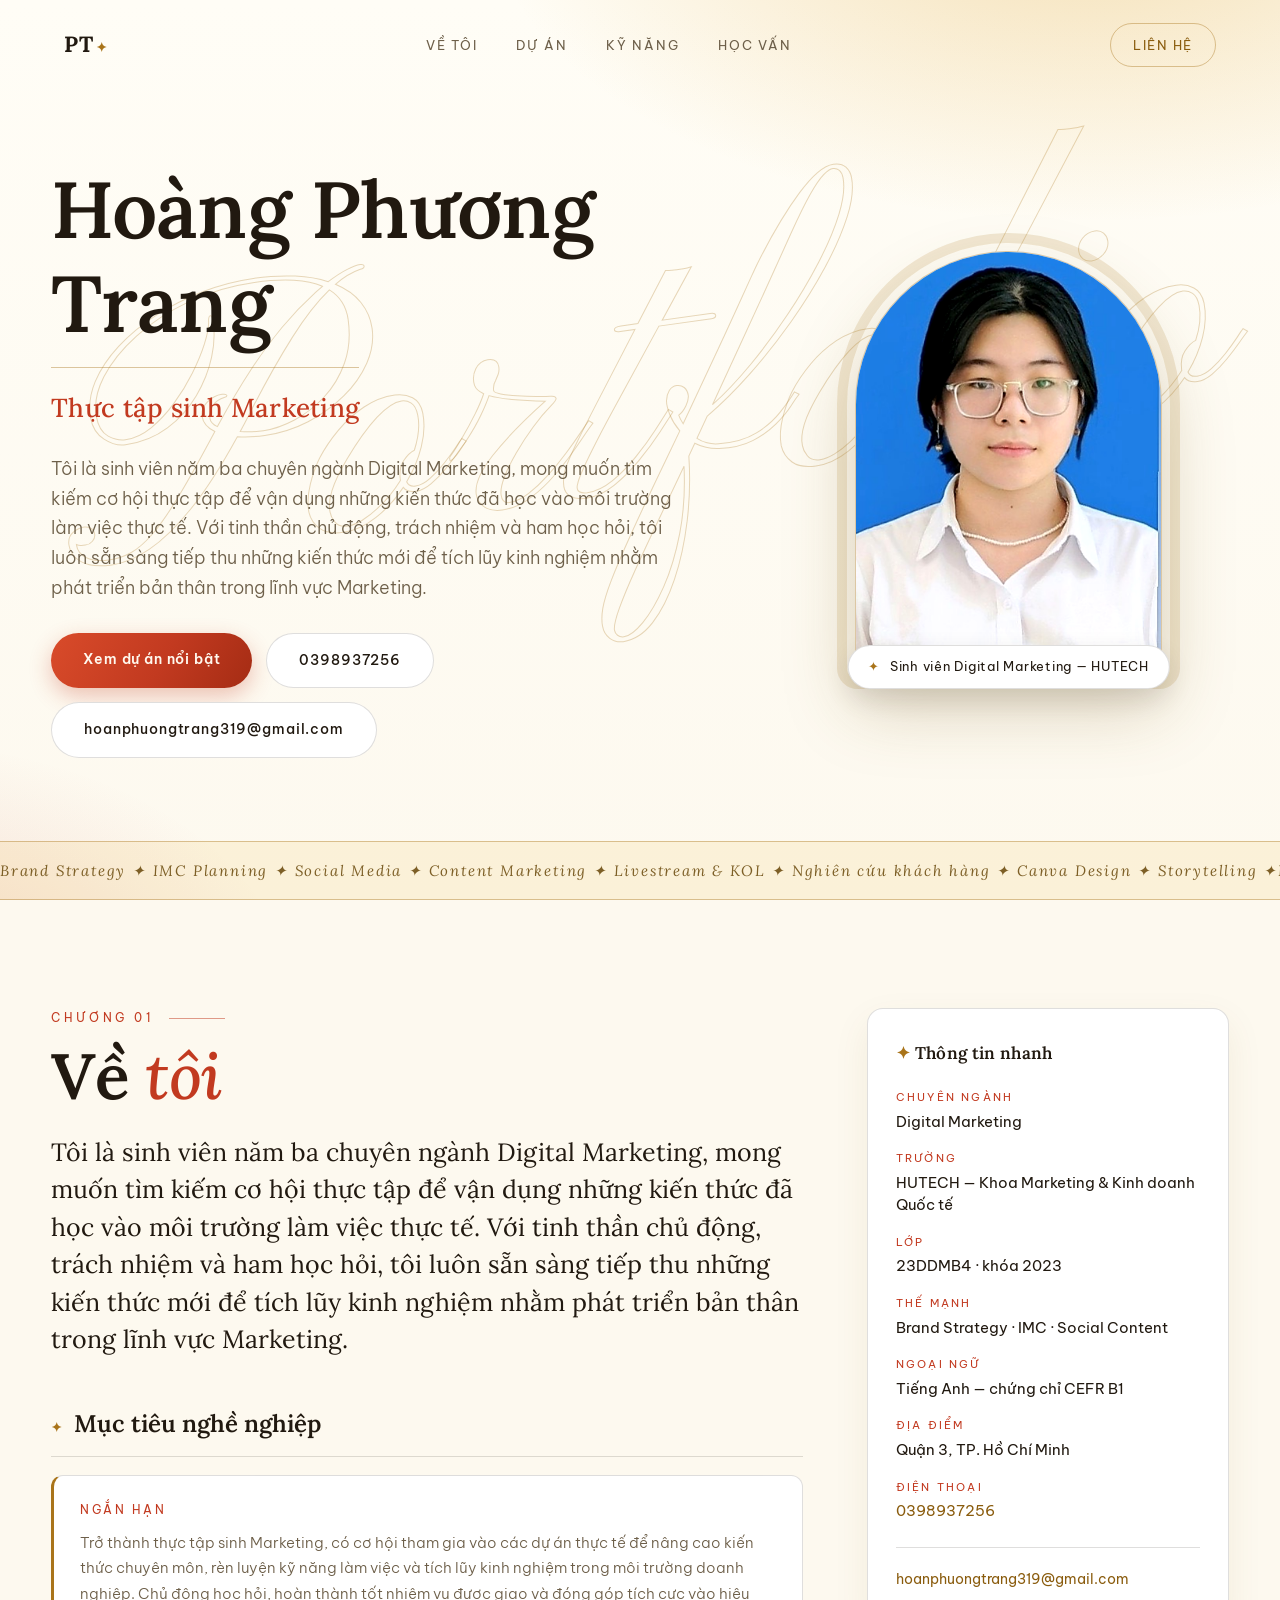
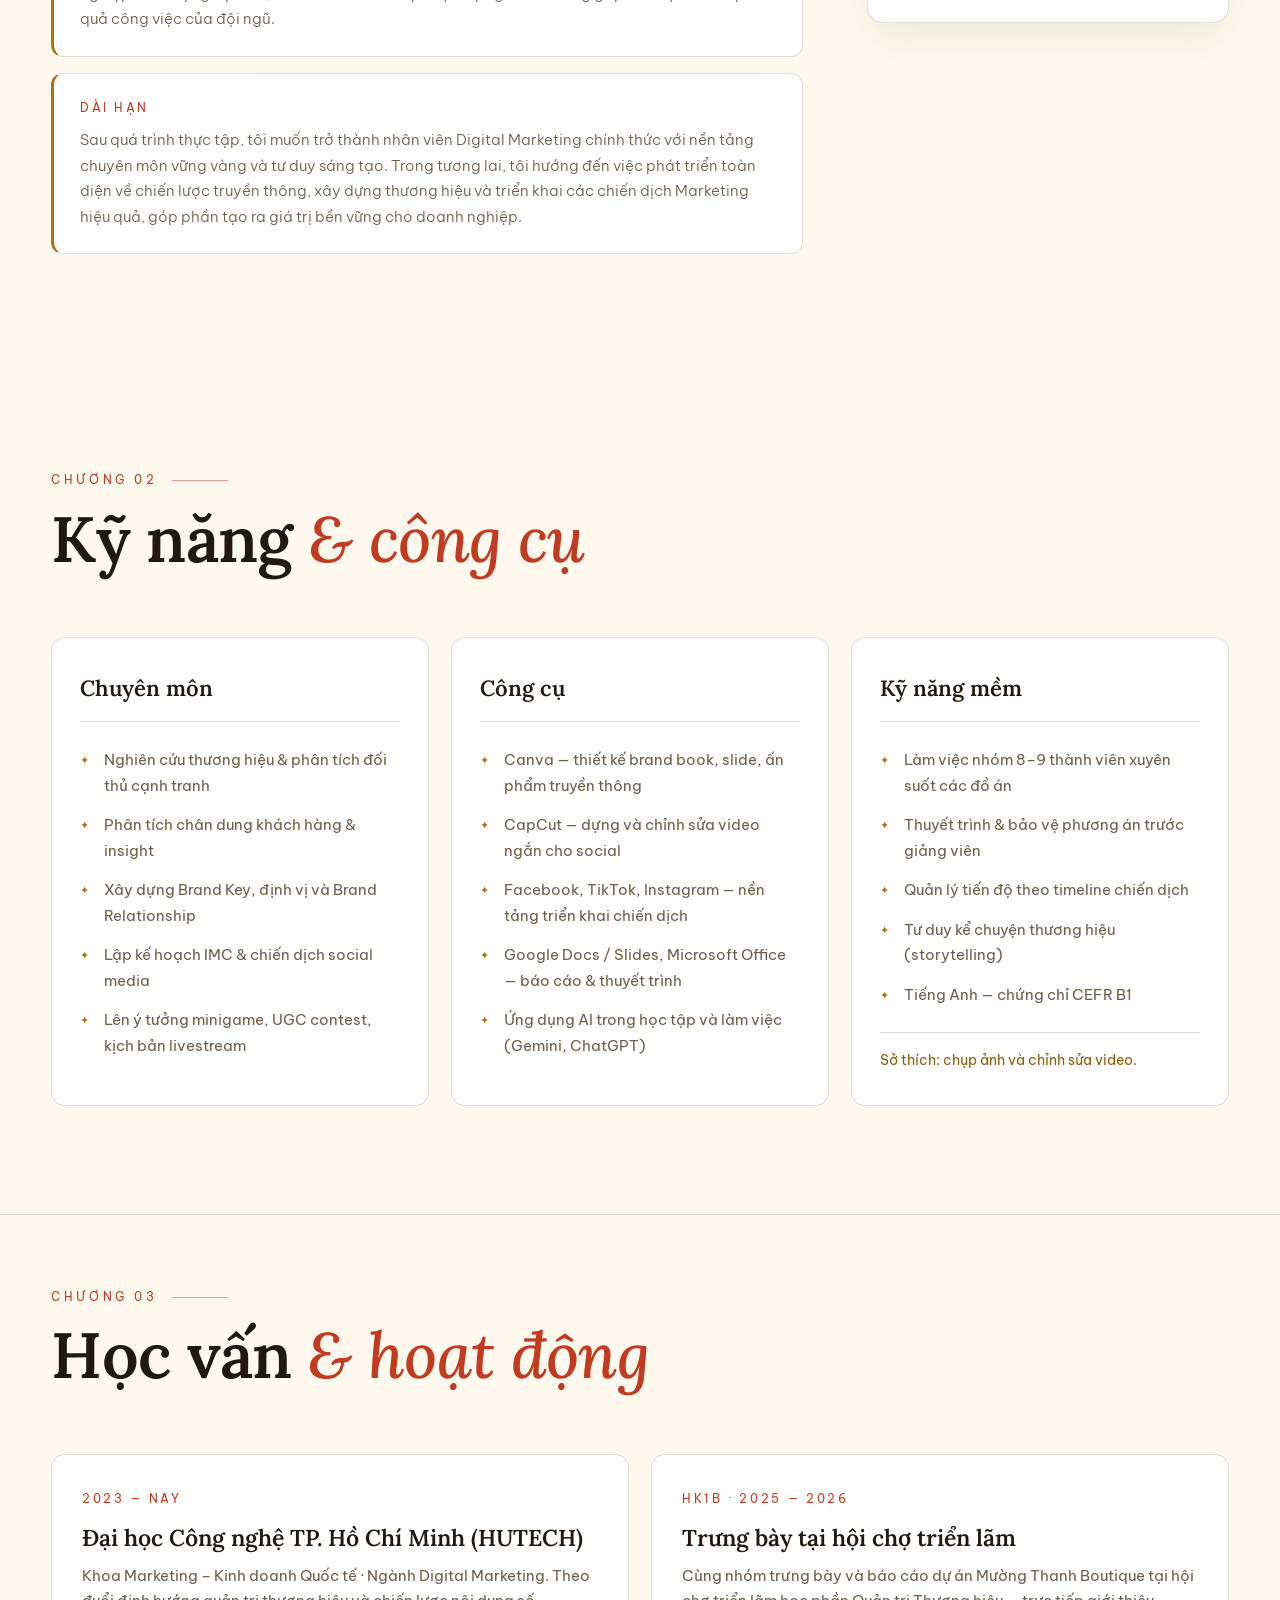
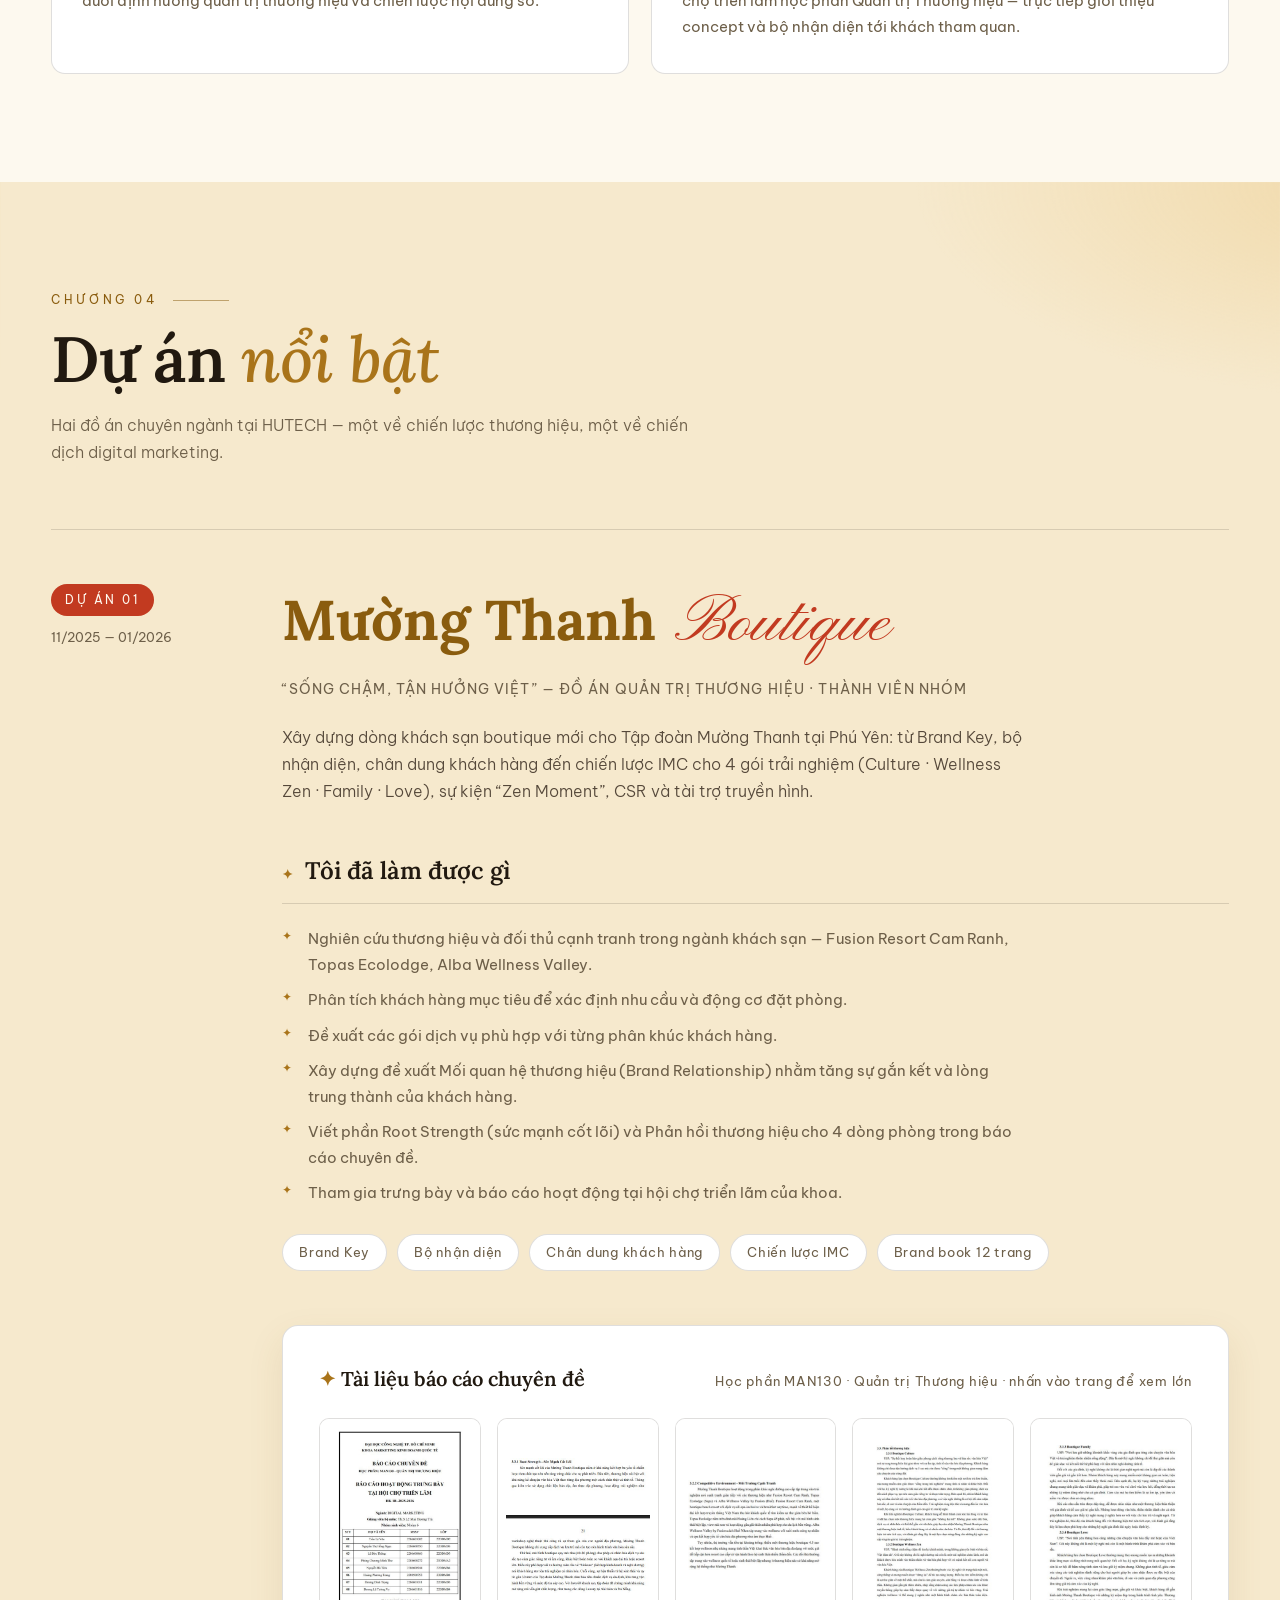
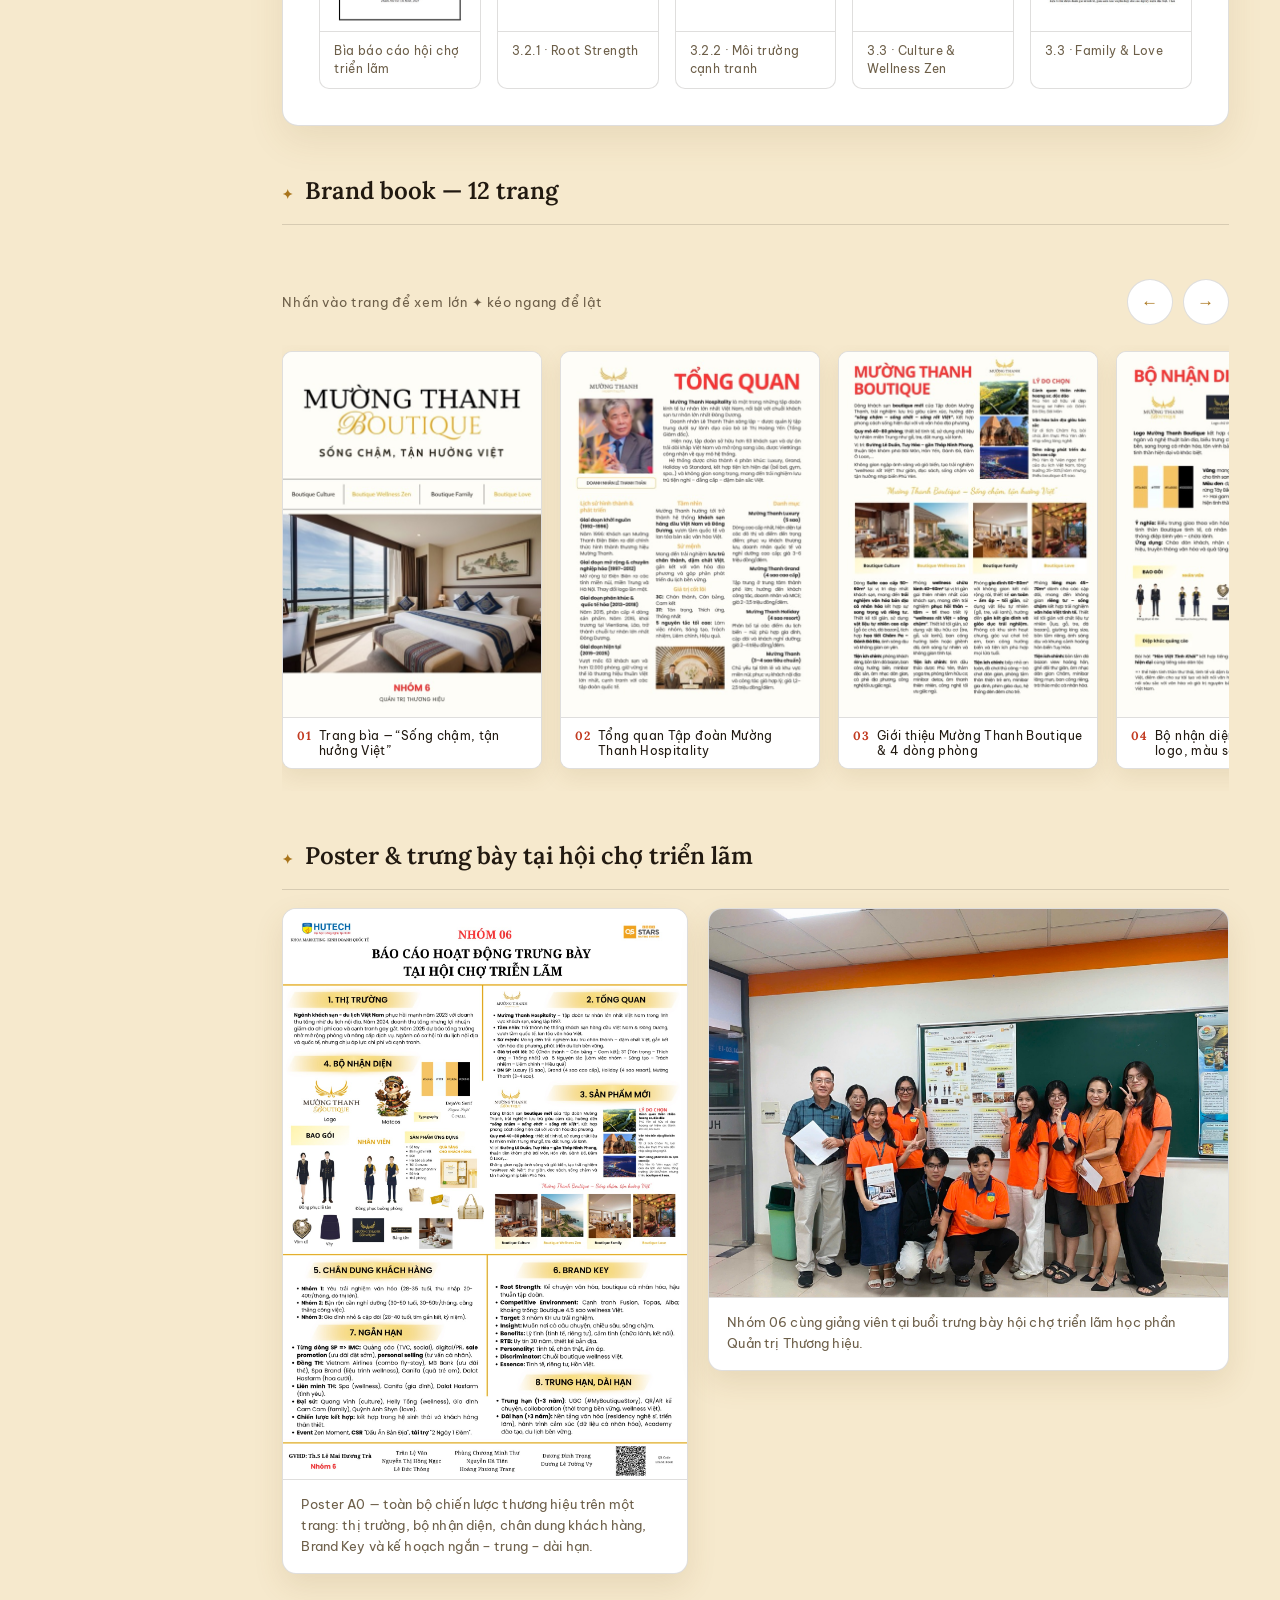
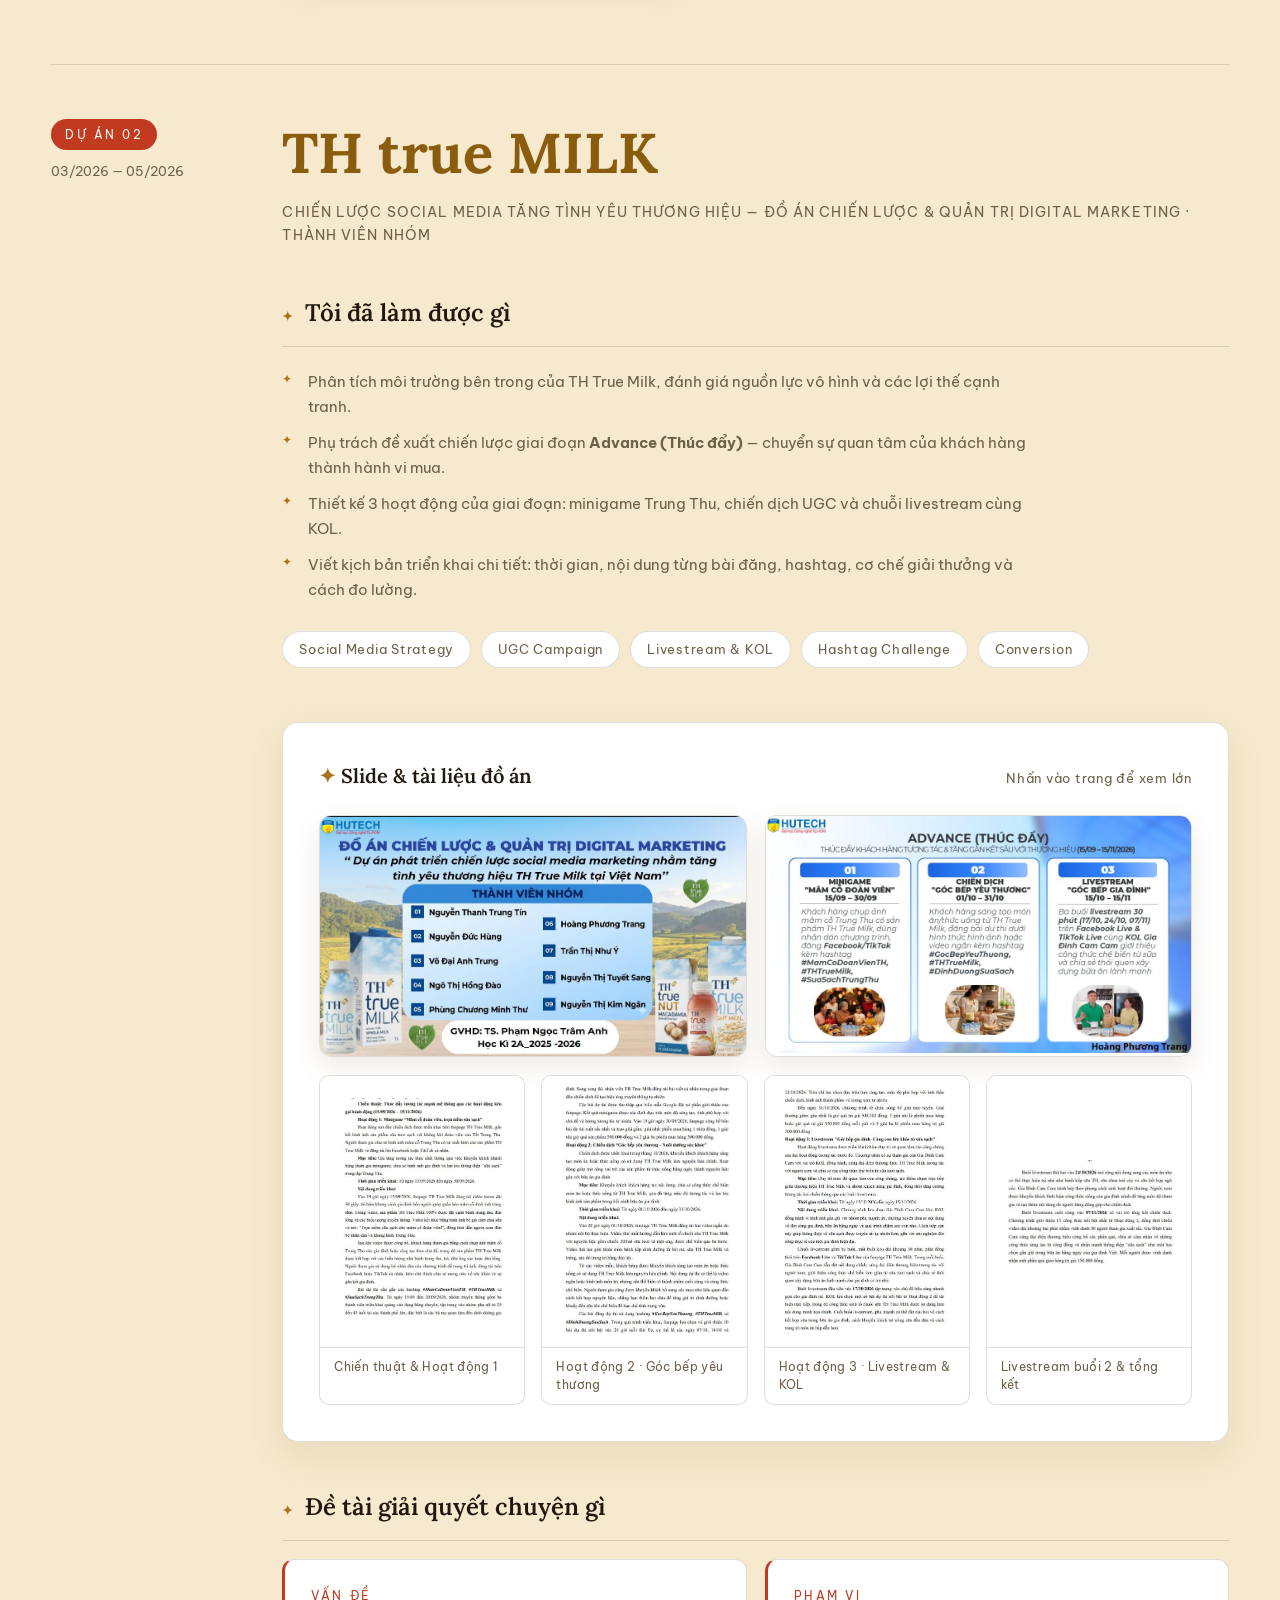
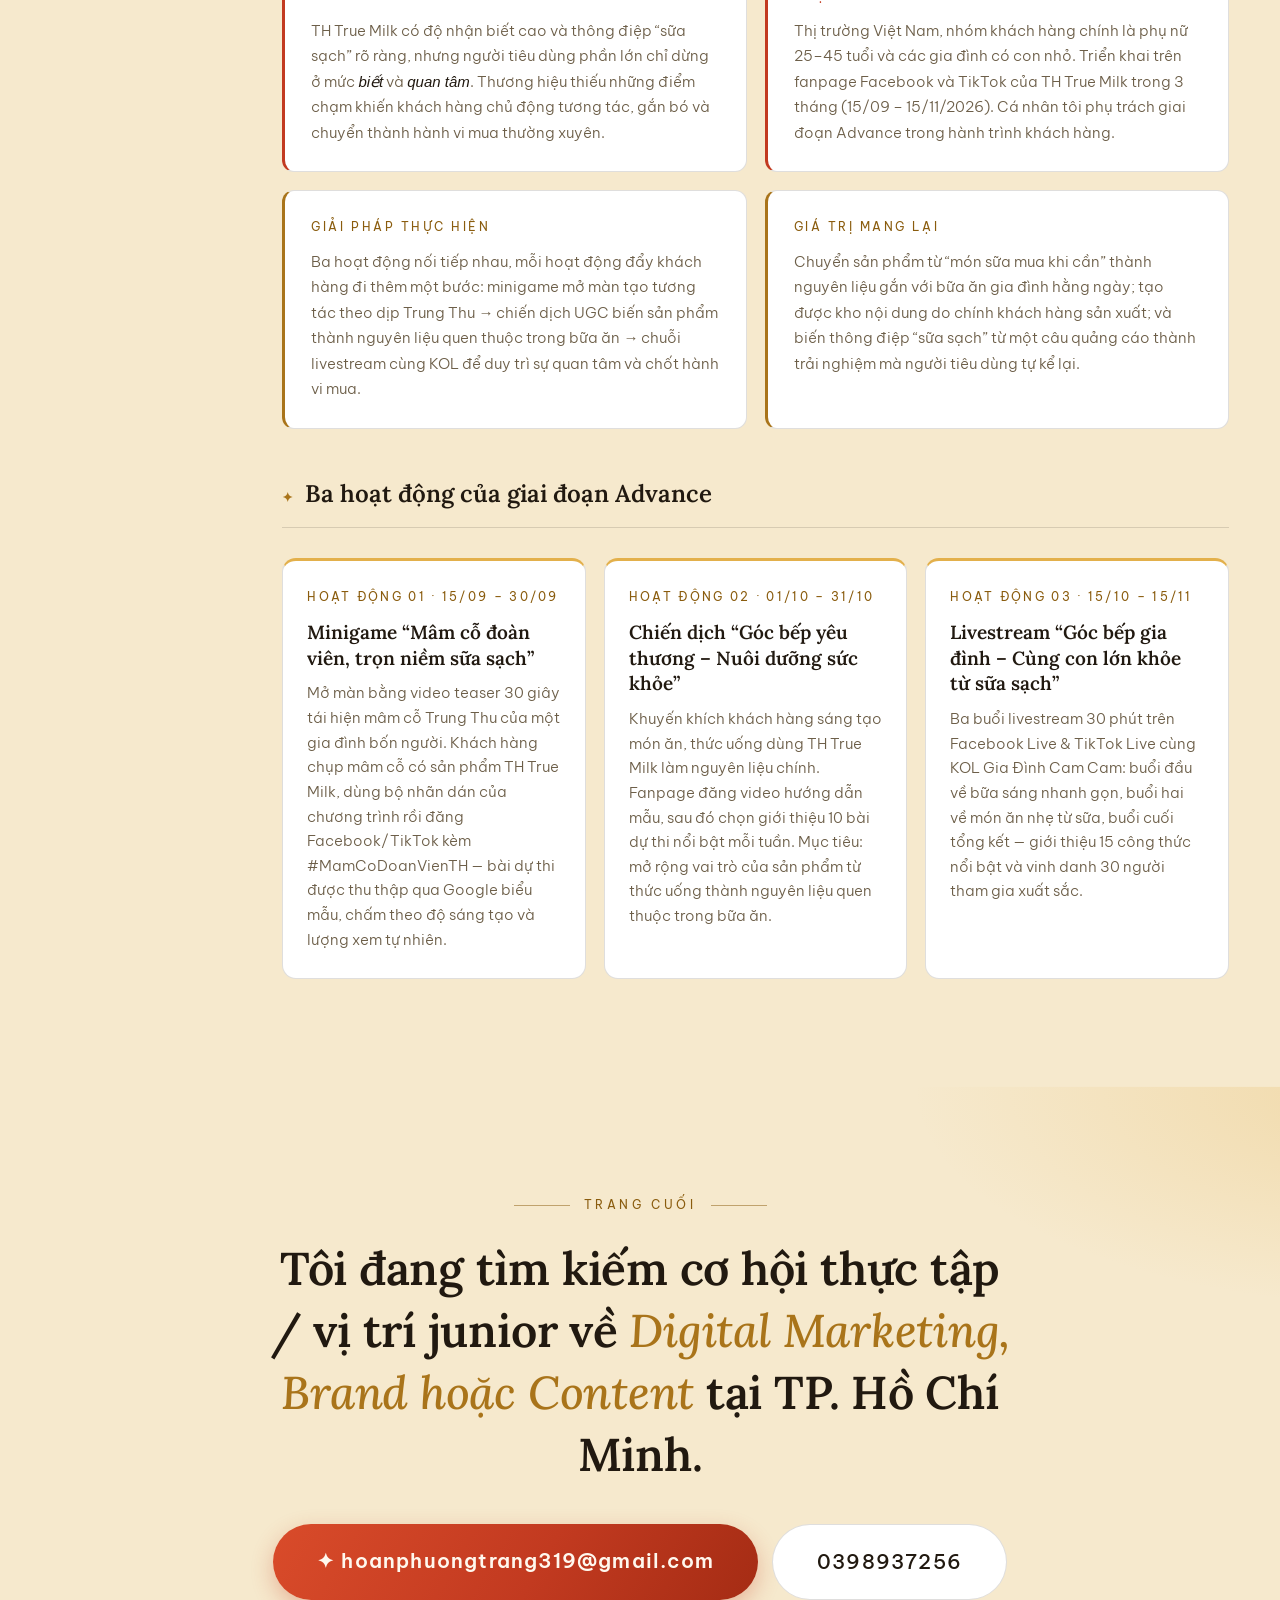
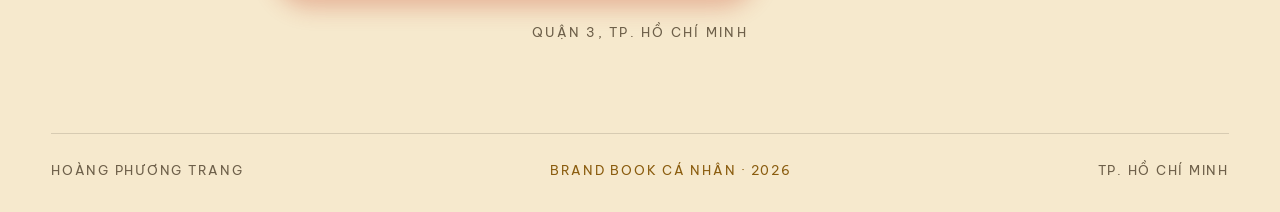
==== commit e0252a1a: "Gọn hero, rút caption ảnh nhóm và đổi tiêu đề liên hệ - Bỏ khối số liệu "2 dự án · 12 trang brand bo" ====
--- a/docs/index.html
+++ b/docs/index.html
@@ -8,7 +8,7 @@
 <link rel="preconnect" href="https://fonts.googleapis.com">
 <link rel="preconnect" href="https://fonts.gstatic.com" crossorigin>
 <link href="https://fonts.googleapis.com/css2?family=Be+Vietnam+Pro:ital,wght@0,300;0,400;0,500;0,600;0,700;1,400&family=Lora:ital,wght@0,400;0,500;0,600;0,700;1,400;1,500;1,600&family=Pinyon+Script&display=swap" rel="stylesheet">
-<link rel="stylesheet" href="css/style.css?v=10">
+<link rel="stylesheet" href="css/style.css?v=11">
 <link rel="icon" href="data:image/svg+xml,<svg xmlns='http://www.w3.org/2000/svg' viewBox='0 0 100 100'><text y='.9em' font-size='90'>✦</text></svg>">
 </head>
 <body>
@@ -63,11 +63,6 @@
         <a class="btn btn--ghost" href="tel:0398937256">0398937256</a>
         <a class="btn btn--ghost" href="mailto:hoanphuongtrang319@gmail.com">hoanphuongtrang319@gmail.com</a>
       </div>
-      <dl class="hero__stats reveal" data-delay="5">
-        <div><dt data-count="2">0</dt><dd>dự án chiến lược</dd></div>
-        <div><dt data-count="12">0</dt><dd>trang brand book</dd></div>
-        <div><dt data-count="3">0</dt><dd>hoạt động Advance</dd></div>
-      </dl>
     </div>
     <figure class="hero__portrait reveal" data-delay="2">
       <div class="hero__arch" id="parallaxArch">
@@ -297,10 +292,10 @@
             <figcaption>Poster A0 — toàn bộ chiến lược thương hiệu trên một trang: thị trường,
             bộ nhận diện, chân dung khách hàng, Brand Key và kế hoạch ngắn – trung – dài hạn.</figcaption>
           </figure>
-          <figure class="expo__photo" data-full="assets/trienlam/nhom.jpg" data-caption="Nhóm 06 cùng giảng viên tại buổi trưng bày hội chợ triển lãm học phần Quản trị Thương hiệu — trực tiếp giới thiệu concept và bộ nhận diện Mường Thanh Boutique tới khách tham quan">
+          <figure class="expo__photo" data-full="assets/trienlam/nhom.jpg" data-caption="Nhóm 06 cùng giảng viên tại buổi trưng bày hội chợ triển lãm học phần Quản trị Thương hiệu">
             <img src="assets/trienlam/nhom.jpg" alt="Nhóm 06 cùng giảng viên trước poster tại buổi trưng bày hội chợ triển lãm" loading="lazy">
-            <figcaption>Nhóm 06 cùng giảng viên tại buổi trưng bày — tôi trực tiếp giới thiệu
-            concept và brand book tới khách tham quan.</figcaption>
+            <figcaption>Nhóm 06 cùng giảng viên tại buổi trưng bày hội chợ triển lãm học phần
+            Quản trị Thương hiệu.</figcaption>
           </figure>
         </div>
       </div>
@@ -430,11 +425,10 @@
 <section class="section section--ink contact" id="lien-he">
   <div class="container contact__inner">
     <p class="chapter chapter--gold reveal">Trang cuối</p>
-    <h2 class="contact__title reveal" data-delay="1">Cùng kể câu chuyện<br><em>thương hiệu tiếp theo?</em></h2>
-    <p class="contact__sub reveal" data-delay="2">
-      Tôi đang tìm kiếm cơ hội thực tập / vị trí junior về Digital Marketing,
-      Brand hoặc Content tại TP. Hồ Chí Minh.
-    </p>
+    <h2 class="contact__title reveal" data-delay="1">
+      Tôi đang tìm kiếm cơ hội thực tập / vị trí junior về
+      <em>Digital Marketing, Brand hoặc Content</em> tại TP. Hồ Chí Minh.
+    </h2>
     <div class="contact__actions reveal" data-delay="3">
       <a class="btn btn--gold btn--big" href="mailto:hoanphuongtrang319@gmail.com">✦ hoanphuongtrang319@gmail.com</a>
       <a class="btn btn--ghost btn--big" href="tel:0398937256">0398937256</a>
@@ -461,6 +455,6 @@
   <button class="lightbox__arrow lightbox__arrow--next" id="lbNext" aria-label="Ảnh sau">→</button>
 </div>
 
-<script src="js/main.js?v=10"></script>
+<script src="js/main.js?v=11"></script>
 </body>
 </html>
--- a/docs/css/style.css
+++ b/docs/css/style.css
@@ -328,6 +328,7 @@
 
 .contact__actions {
   display: flex; flex-wrap: wrap; gap: 14px; justify-content: center;
+  margin-top: 38px;
 }
 .contact__place {
   margin-top: 22px; font-size: 12.5px; letter-spacing: .18em;
@@ -611,15 +612,12 @@
 .contact .chapter::before { content: ""; width: 56px; height: 1px; background: currentColor; opacity: .5; }
 .contact__title {
   font-family: var(--font-display);
-  font-size: clamp(38px, 6.4vw, 76px);
-  font-weight: 600; line-height: 1.12; letter-spacing: -.01em;
+  font-size: clamp(28px, 4.2vw, 46px);
+  font-weight: 600; line-height: 1.35; letter-spacing: -.005em;
   color: var(--ink);
+  max-width: 26ch; margin: 22px auto 0;
 }
 .contact__title em { font-style: italic; font-weight: 500; color: var(--gold); }
-.contact__sub {
-  margin: 22px auto 38px; max-width: 52ch;
-  color: var(--mut); font-weight: 300;
-}
 .footer {
   display: flex; align-items: center; justify-content: space-between;
   gap: 16px; flex-wrap: wrap;
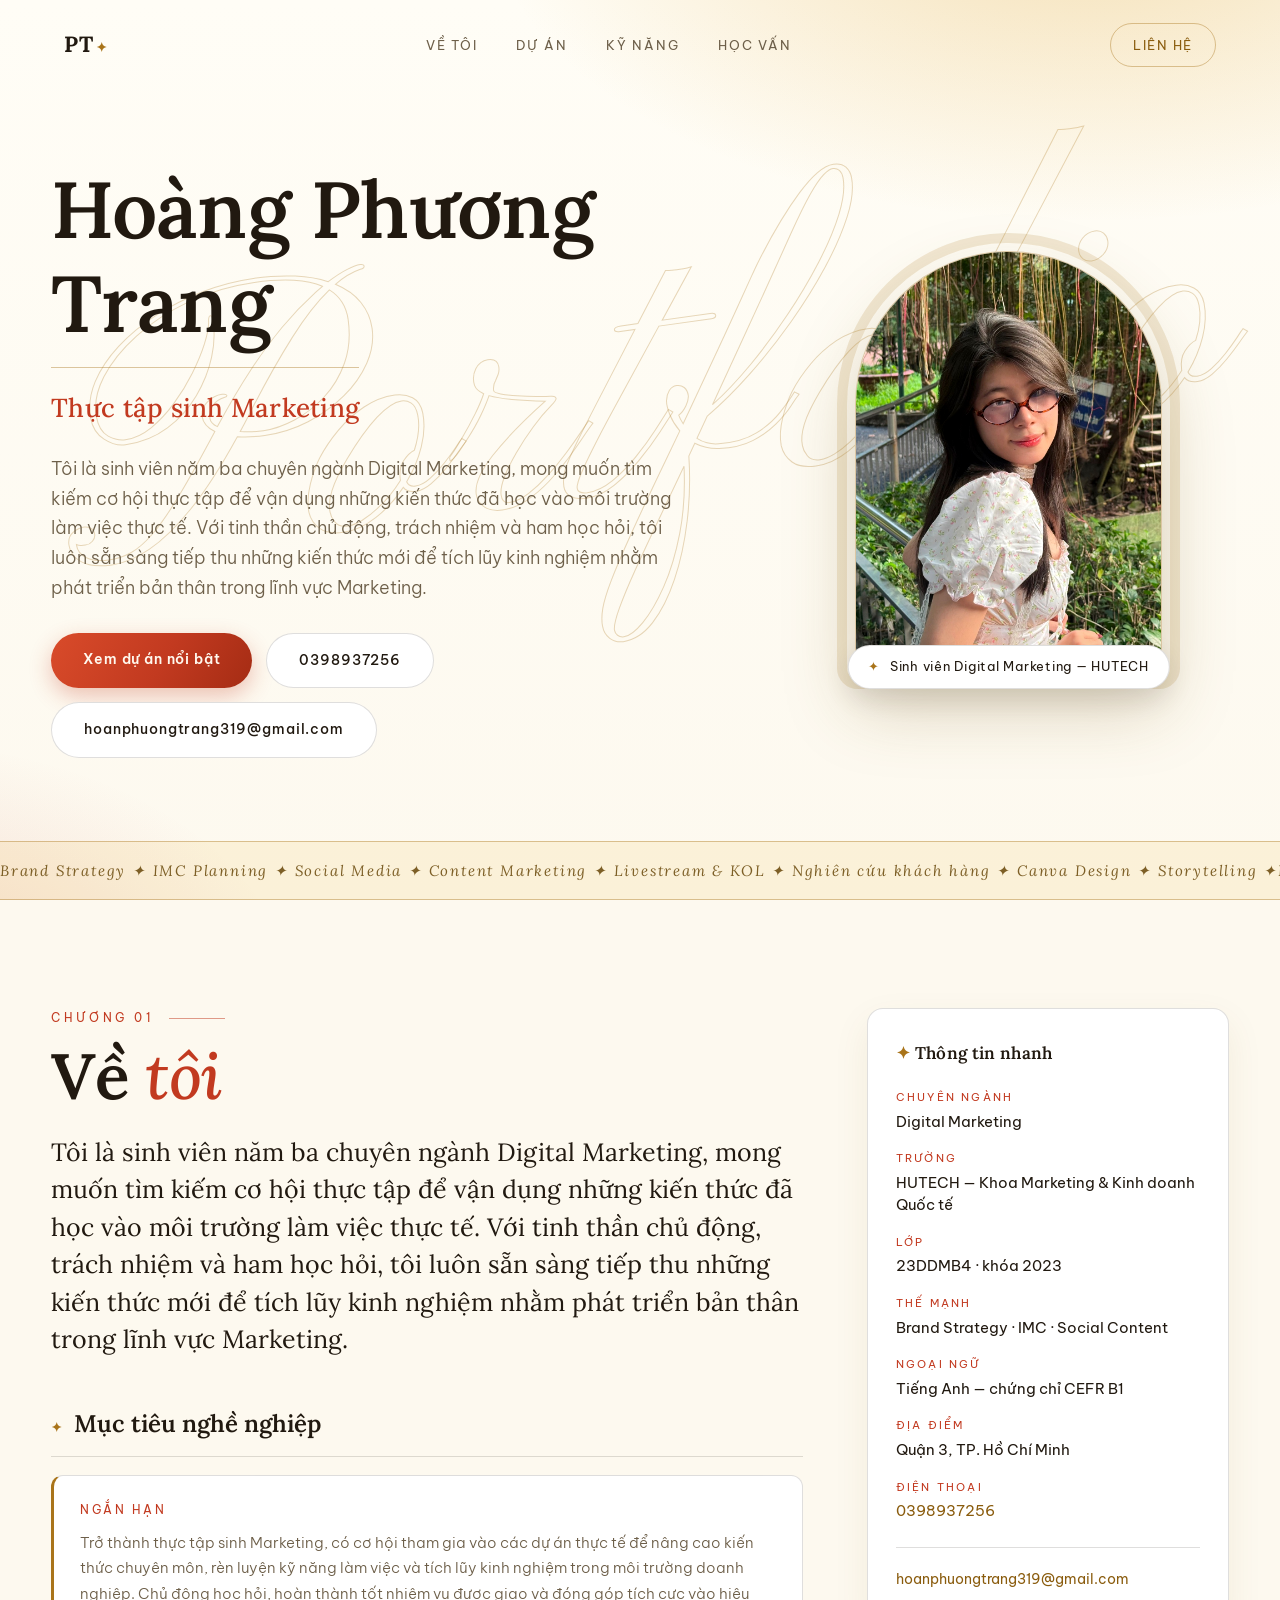
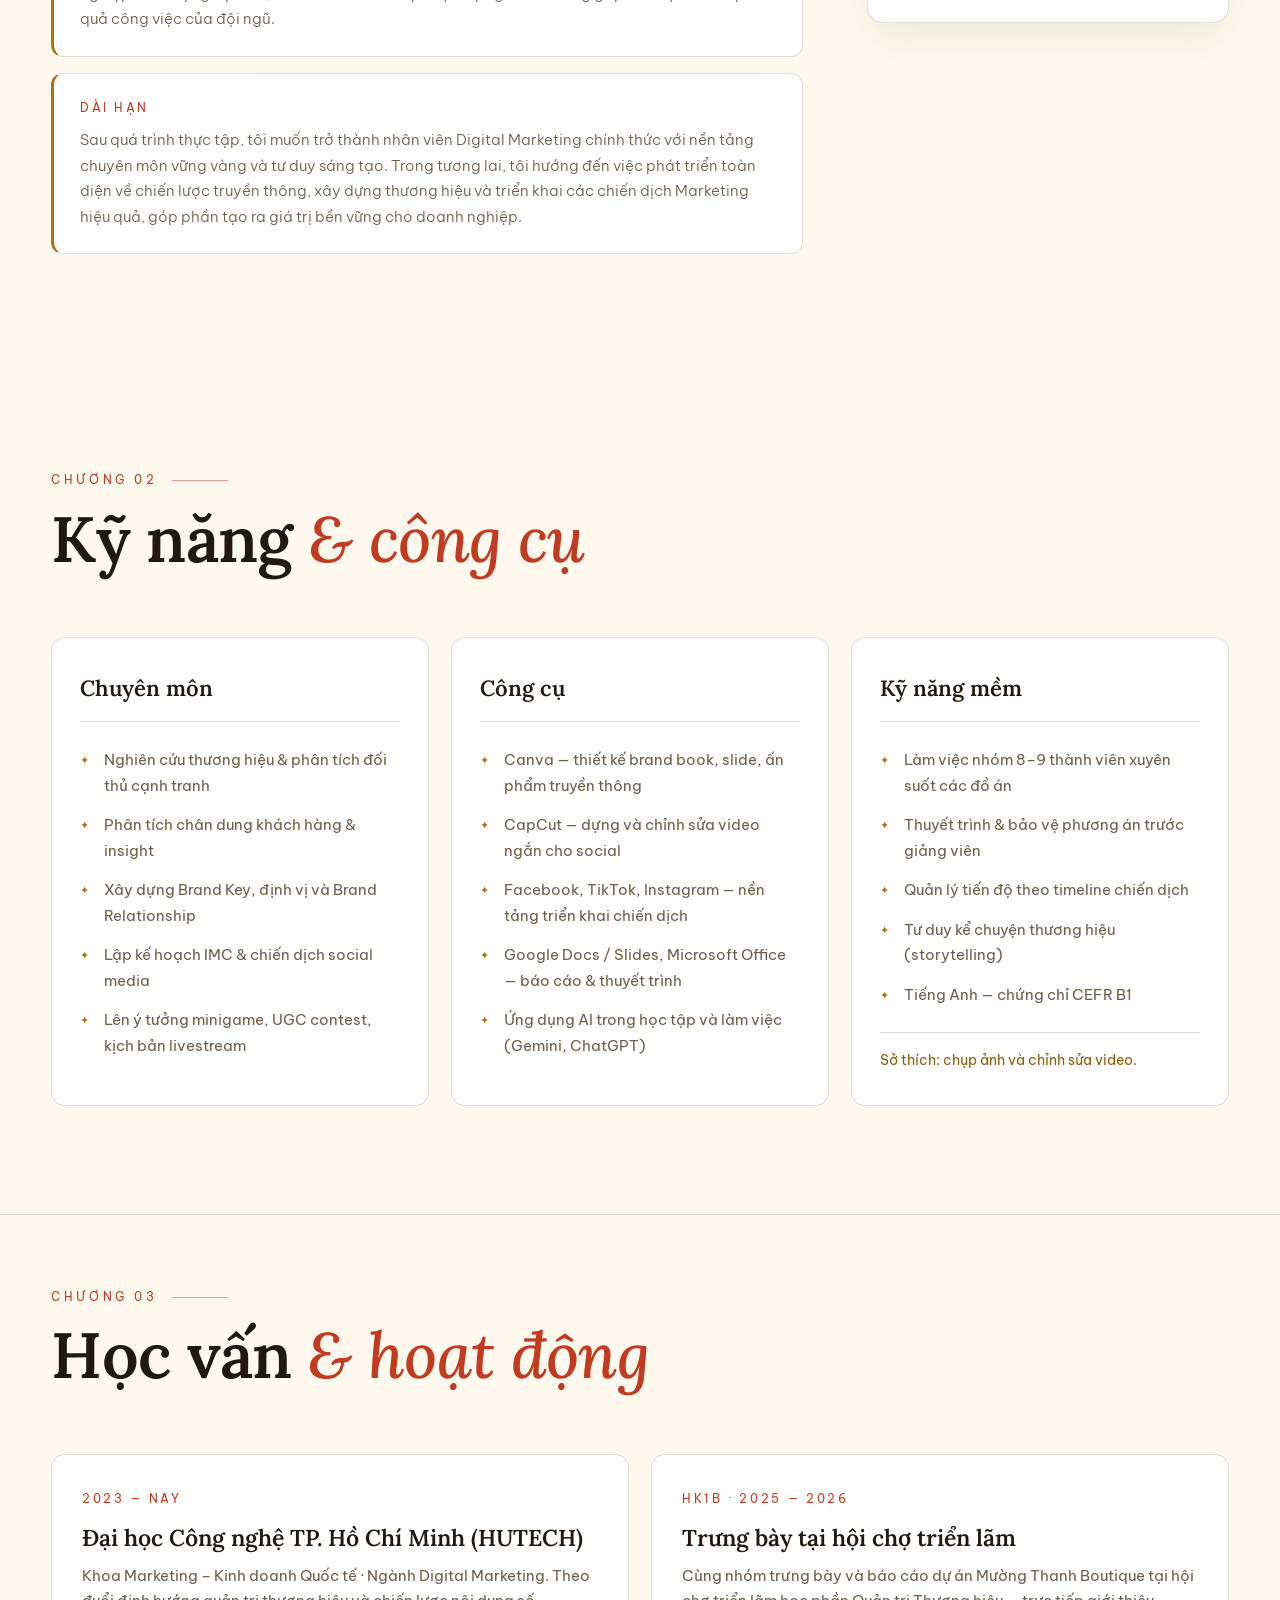
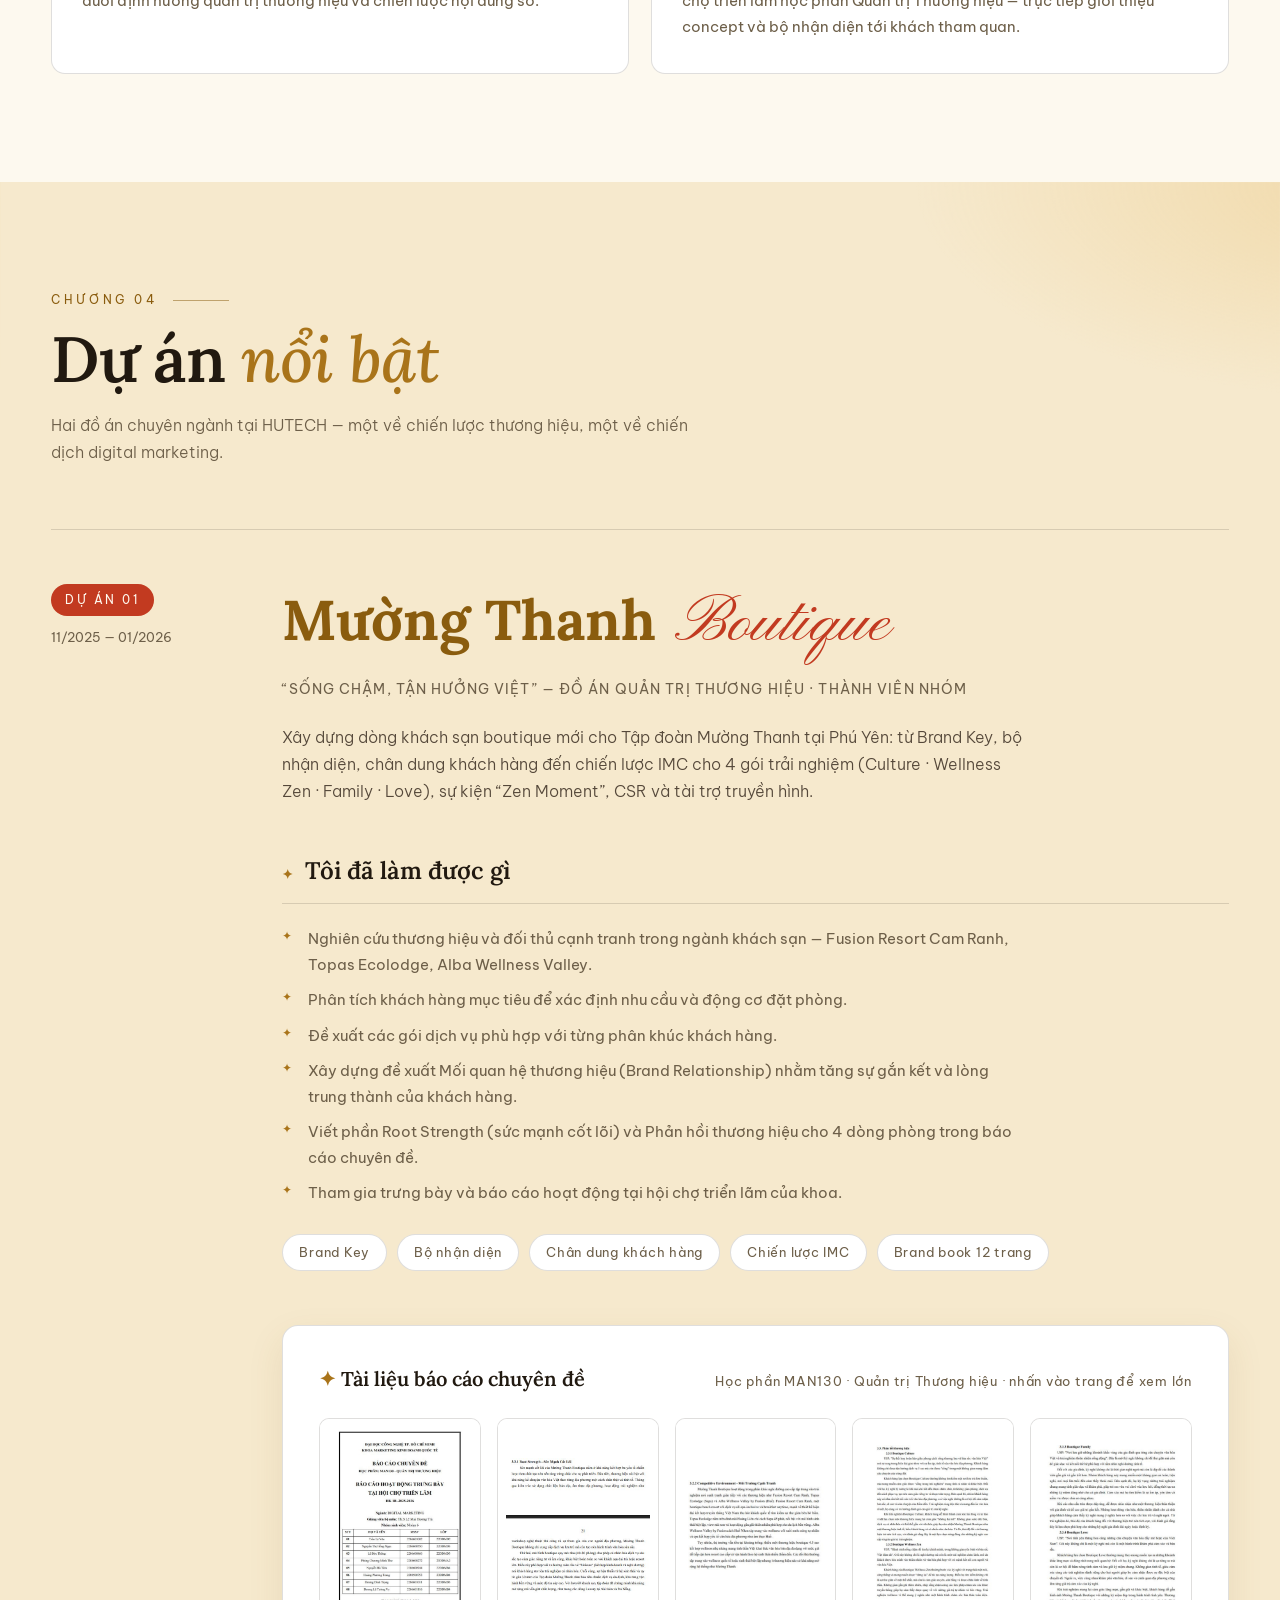
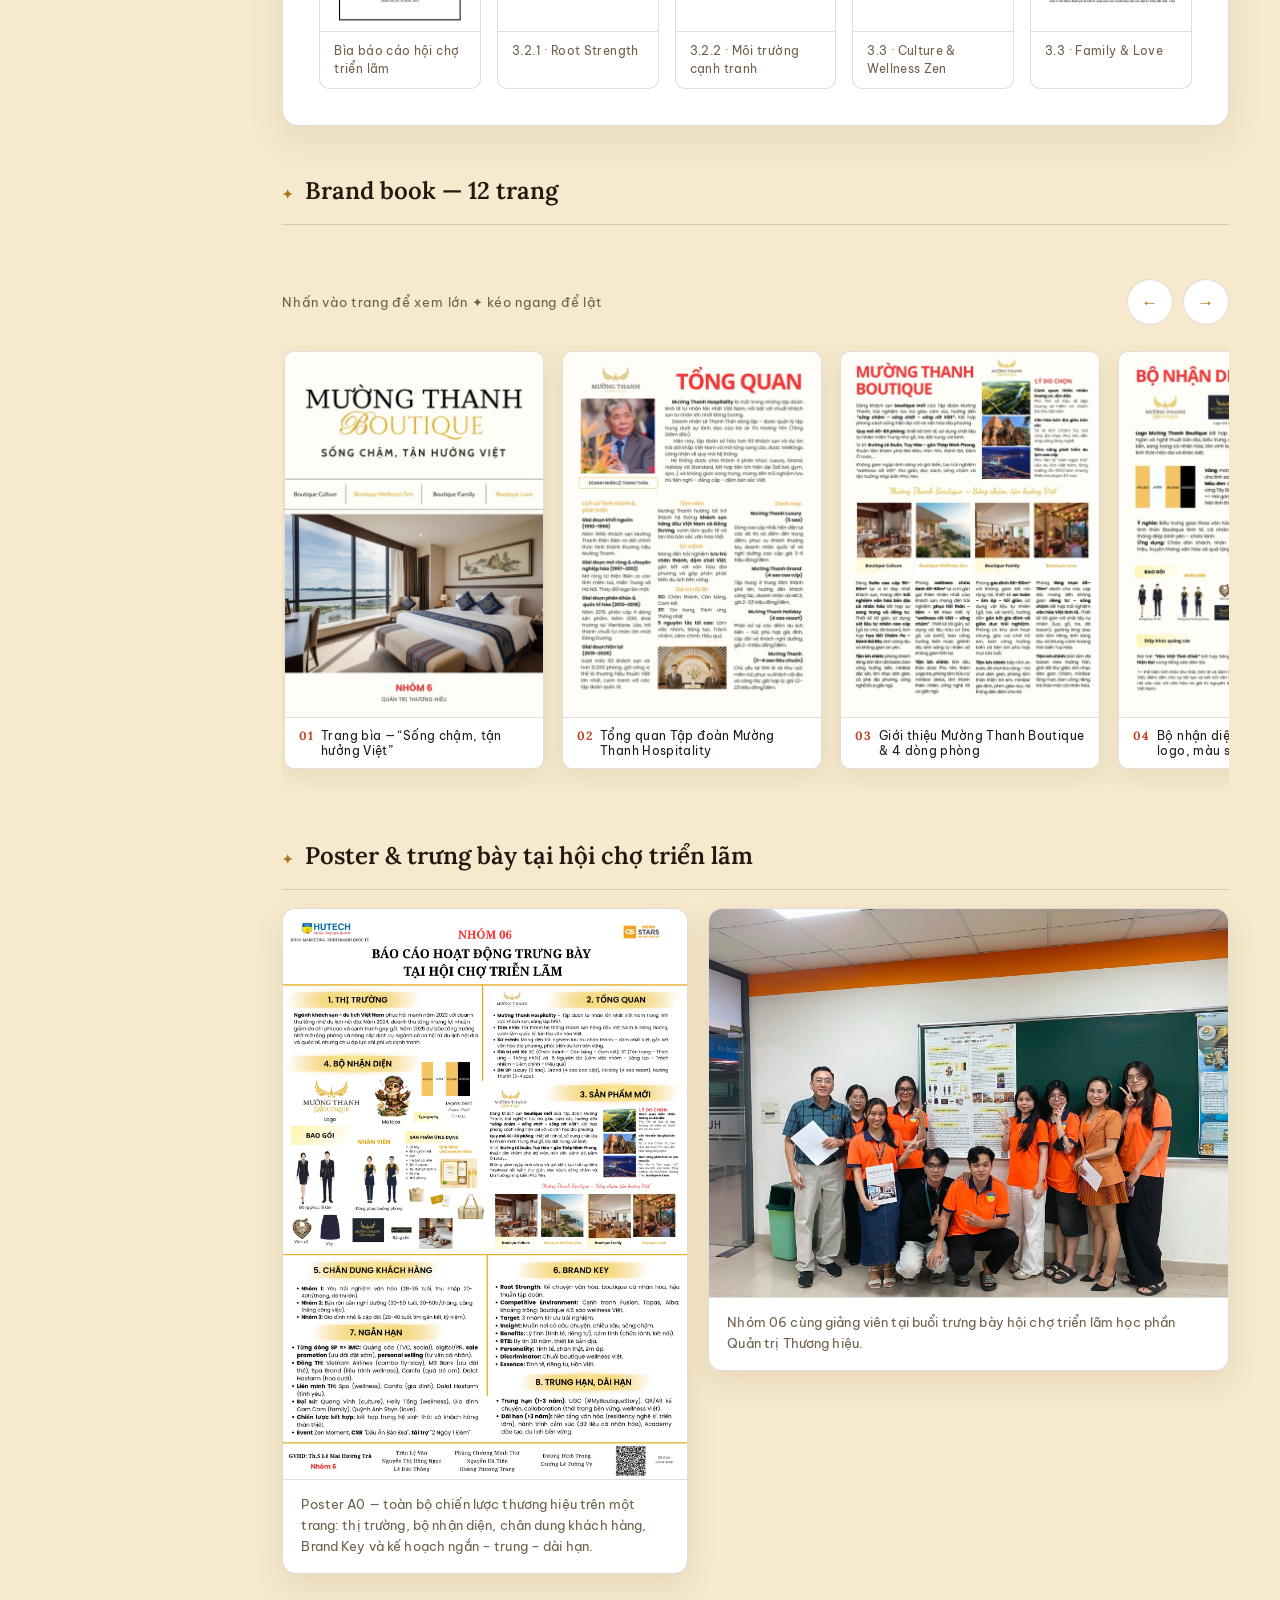
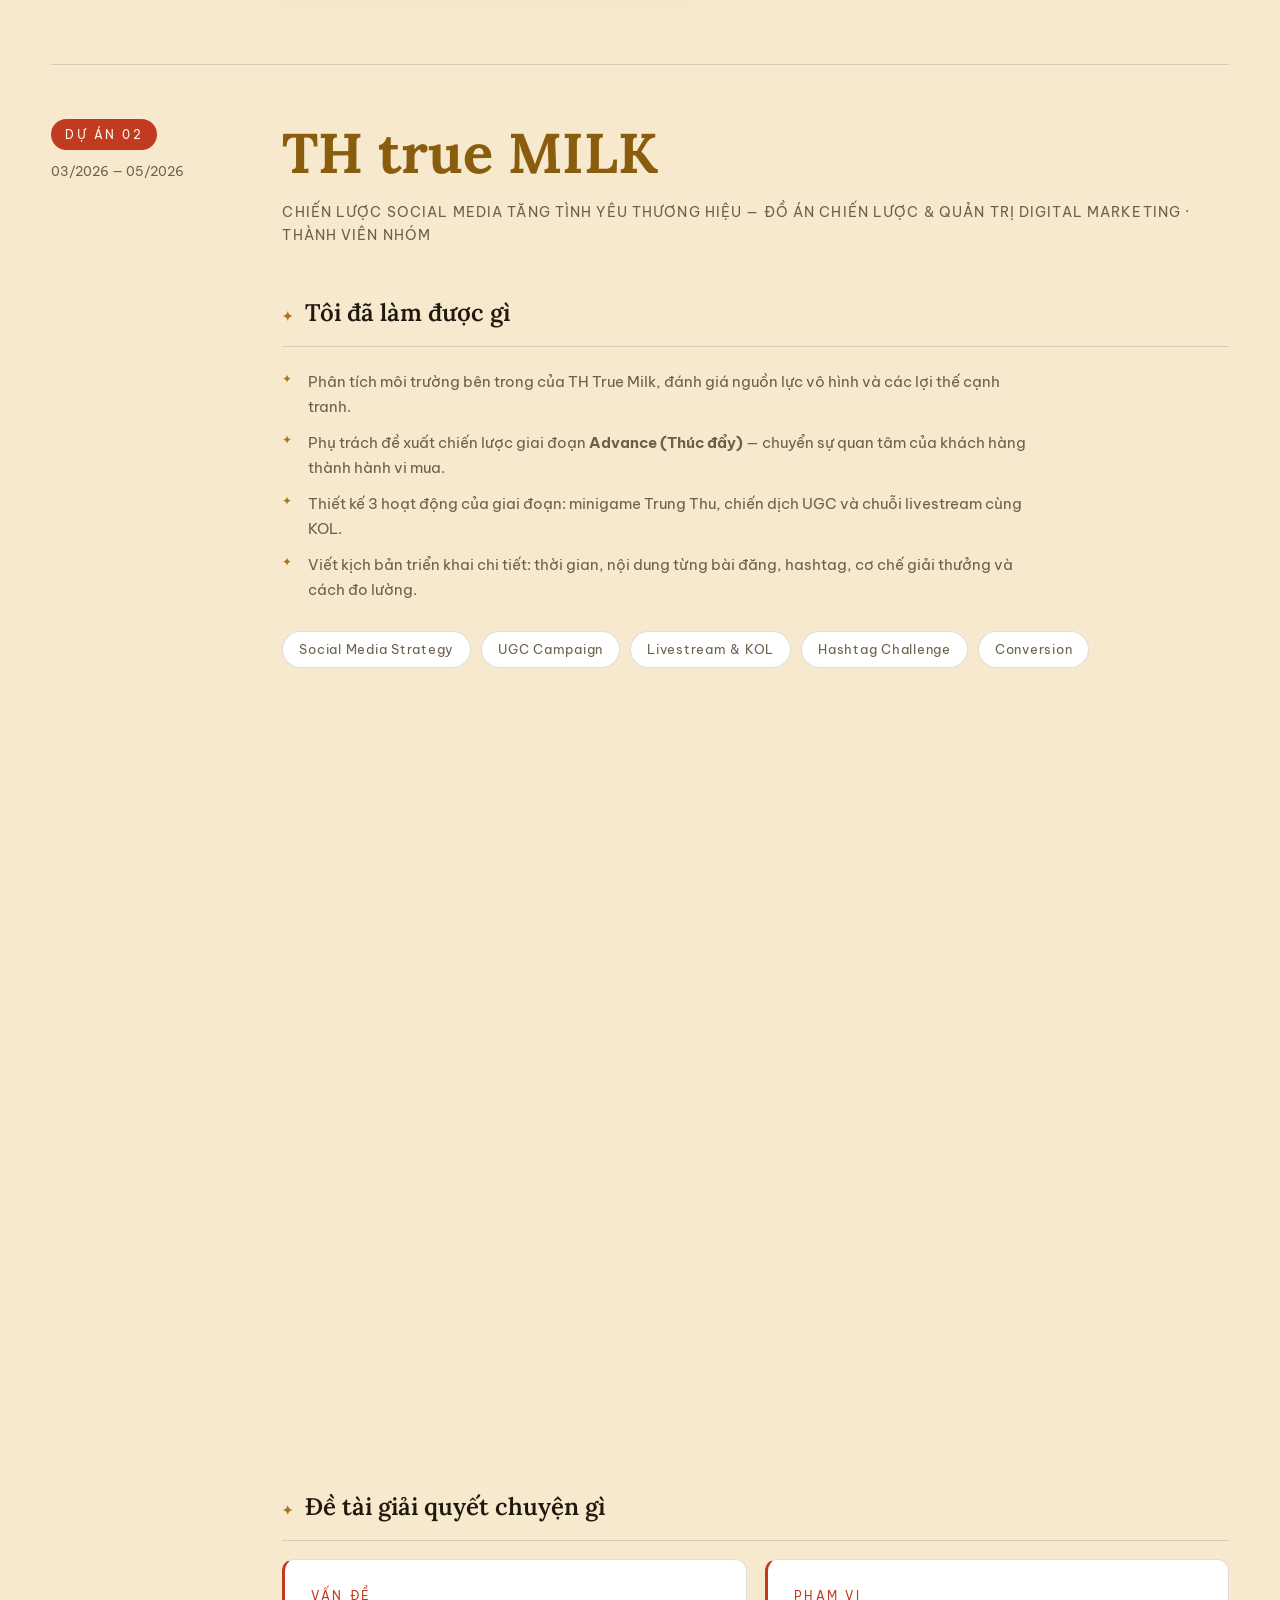
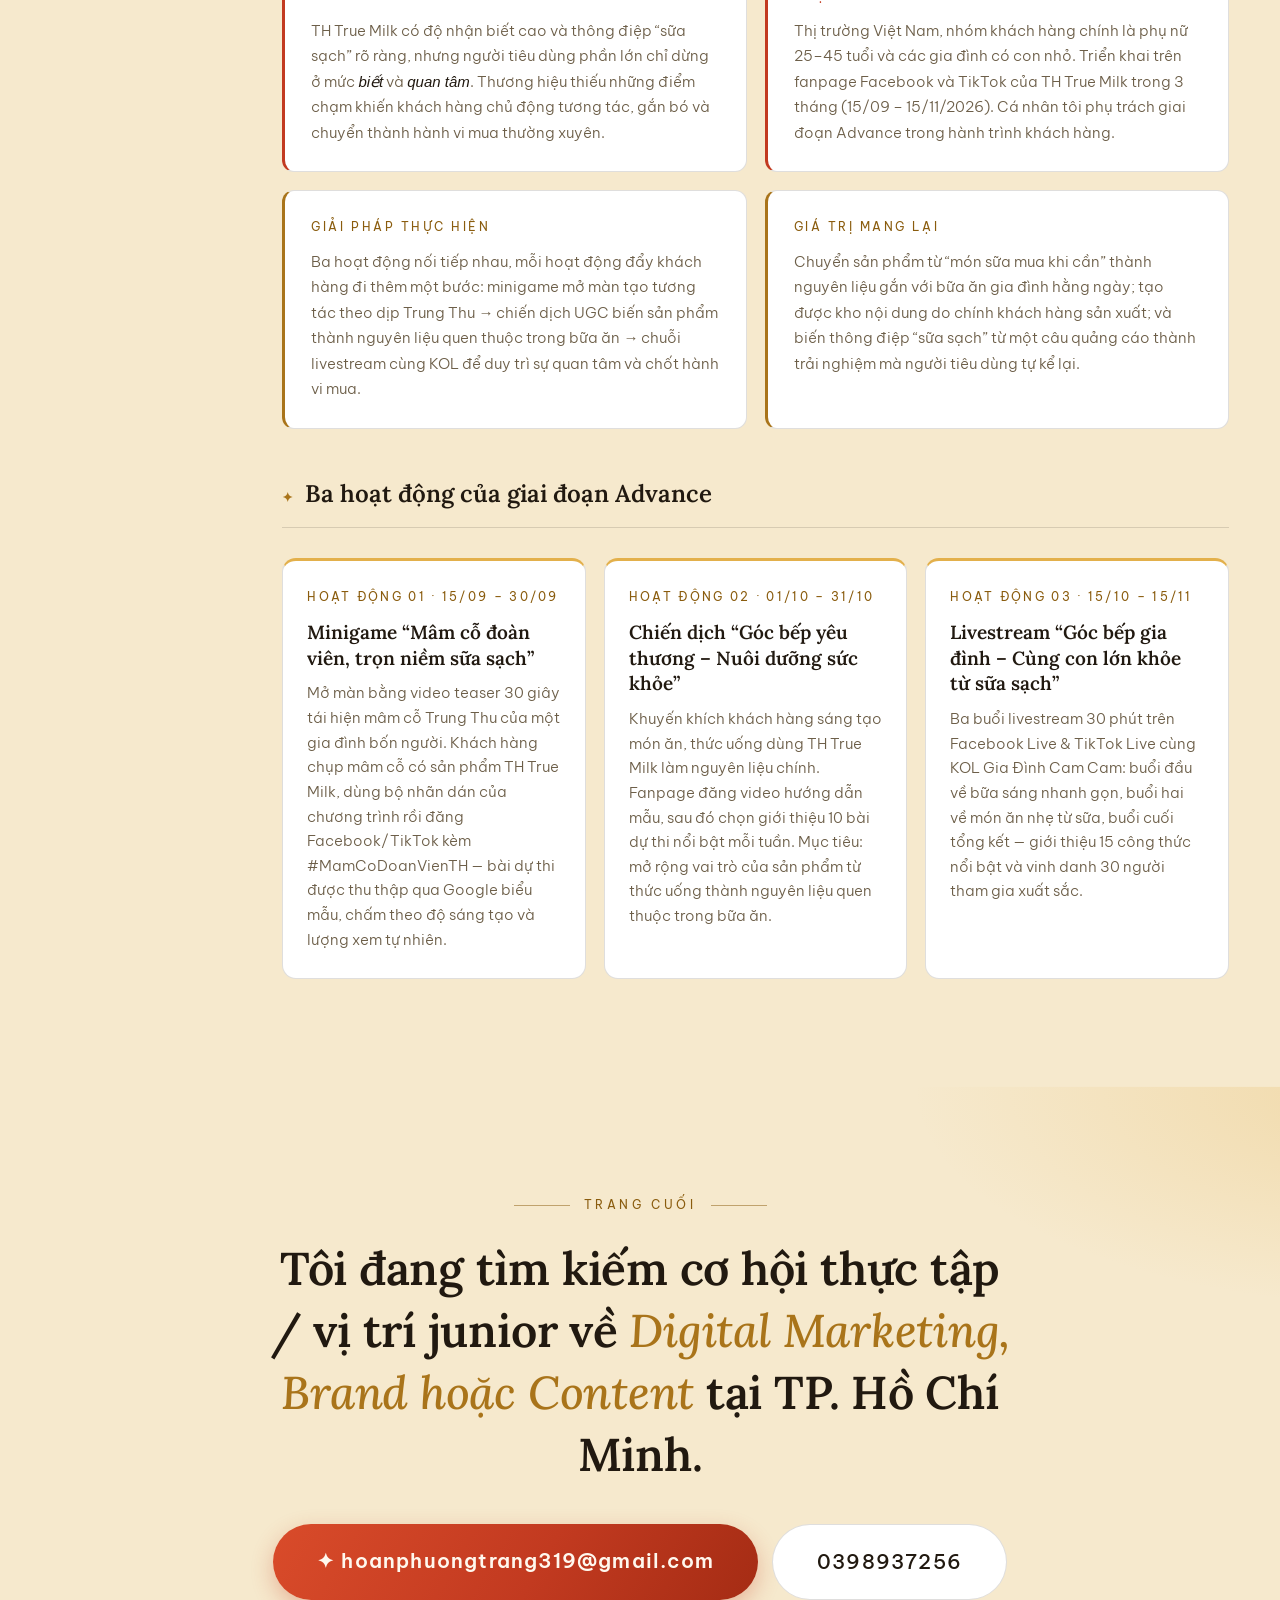
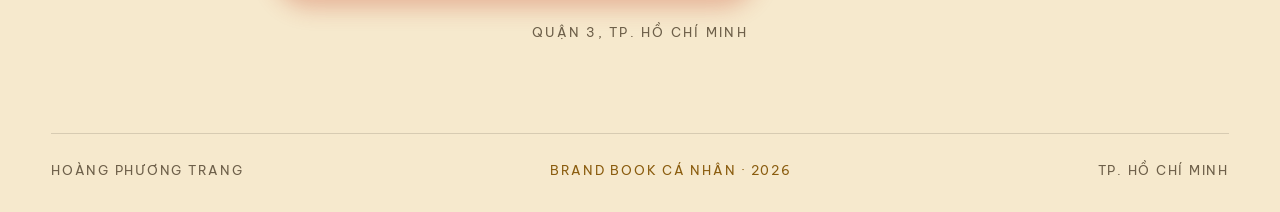
==== commit e1785075: "Thay ảnh chân dung hero bằng ảnh mới ngoài trời Co-Authored-By: Claude Opus 5 (1M context) <noreply@" ====
--- a/docs/index.html
+++ b/docs/index.html
@@ -8,7 +8,7 @@
 <link rel="preconnect" href="https://fonts.googleapis.com">
 <link rel="preconnect" href="https://fonts.gstatic.com" crossorigin>
 <link href="https://fonts.googleapis.com/css2?family=Be+Vietnam+Pro:ital,wght@0,300;0,400;0,500;0,600;0,700;1,400&family=Lora:ital,wght@0,400;0,500;0,600;0,700;1,400;1,500;1,600&family=Pinyon+Script&display=swap" rel="stylesheet">
-<link rel="stylesheet" href="css/style.css?v=11">
+<link rel="stylesheet" href="css/style.css?v=12">
 <link rel="icon" href="data:image/svg+xml,<svg xmlns='http://www.w3.org/2000/svg' viewBox='0 0 100 100'><text y='.9em' font-size='90'>✦</text></svg>">
 </head>
 <body>
@@ -66,7 +66,7 @@
     </div>
     <figure class="hero__portrait reveal" data-delay="2">
       <div class="hero__arch" id="parallaxArch">
-        <img src="assets/chan-dung-sharp.jpg" alt="Chân dung Hoàng Phương Trang" loading="eager">
+        <img src="assets/chan-dung-2.jpg" alt="Chân dung Hoàng Phương Trang" loading="eager">
       </div>
       <figcaption class="hero__badge">
         <span>✦</span> Sinh viên Digital Marketing — HUTECH
@@ -455,6 +455,6 @@
   <button class="lightbox__arrow lightbox__arrow--next" id="lbNext" aria-label="Ảnh sau">→</button>
 </div>
 
-<script src="js/main.js?v=11"></script>
+<script src="js/main.js?v=12"></script>
 </body>
 </html>
